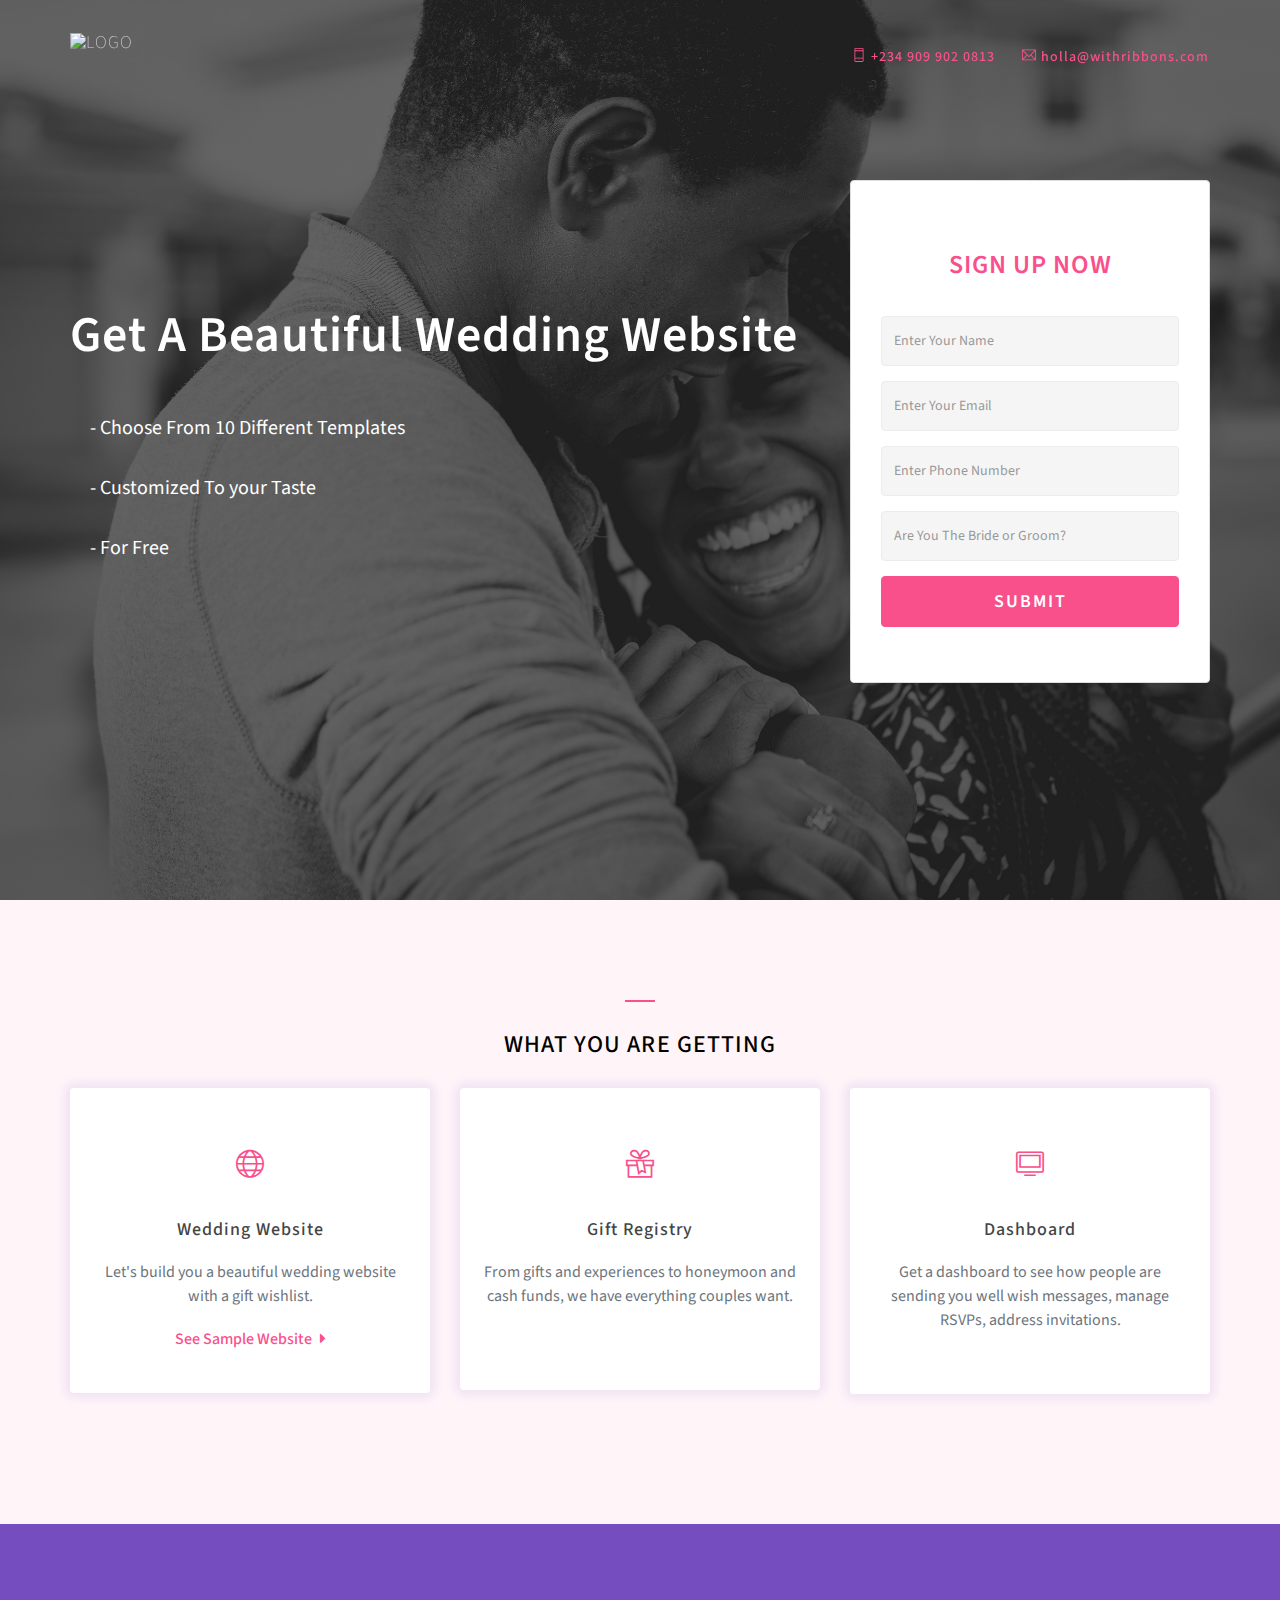
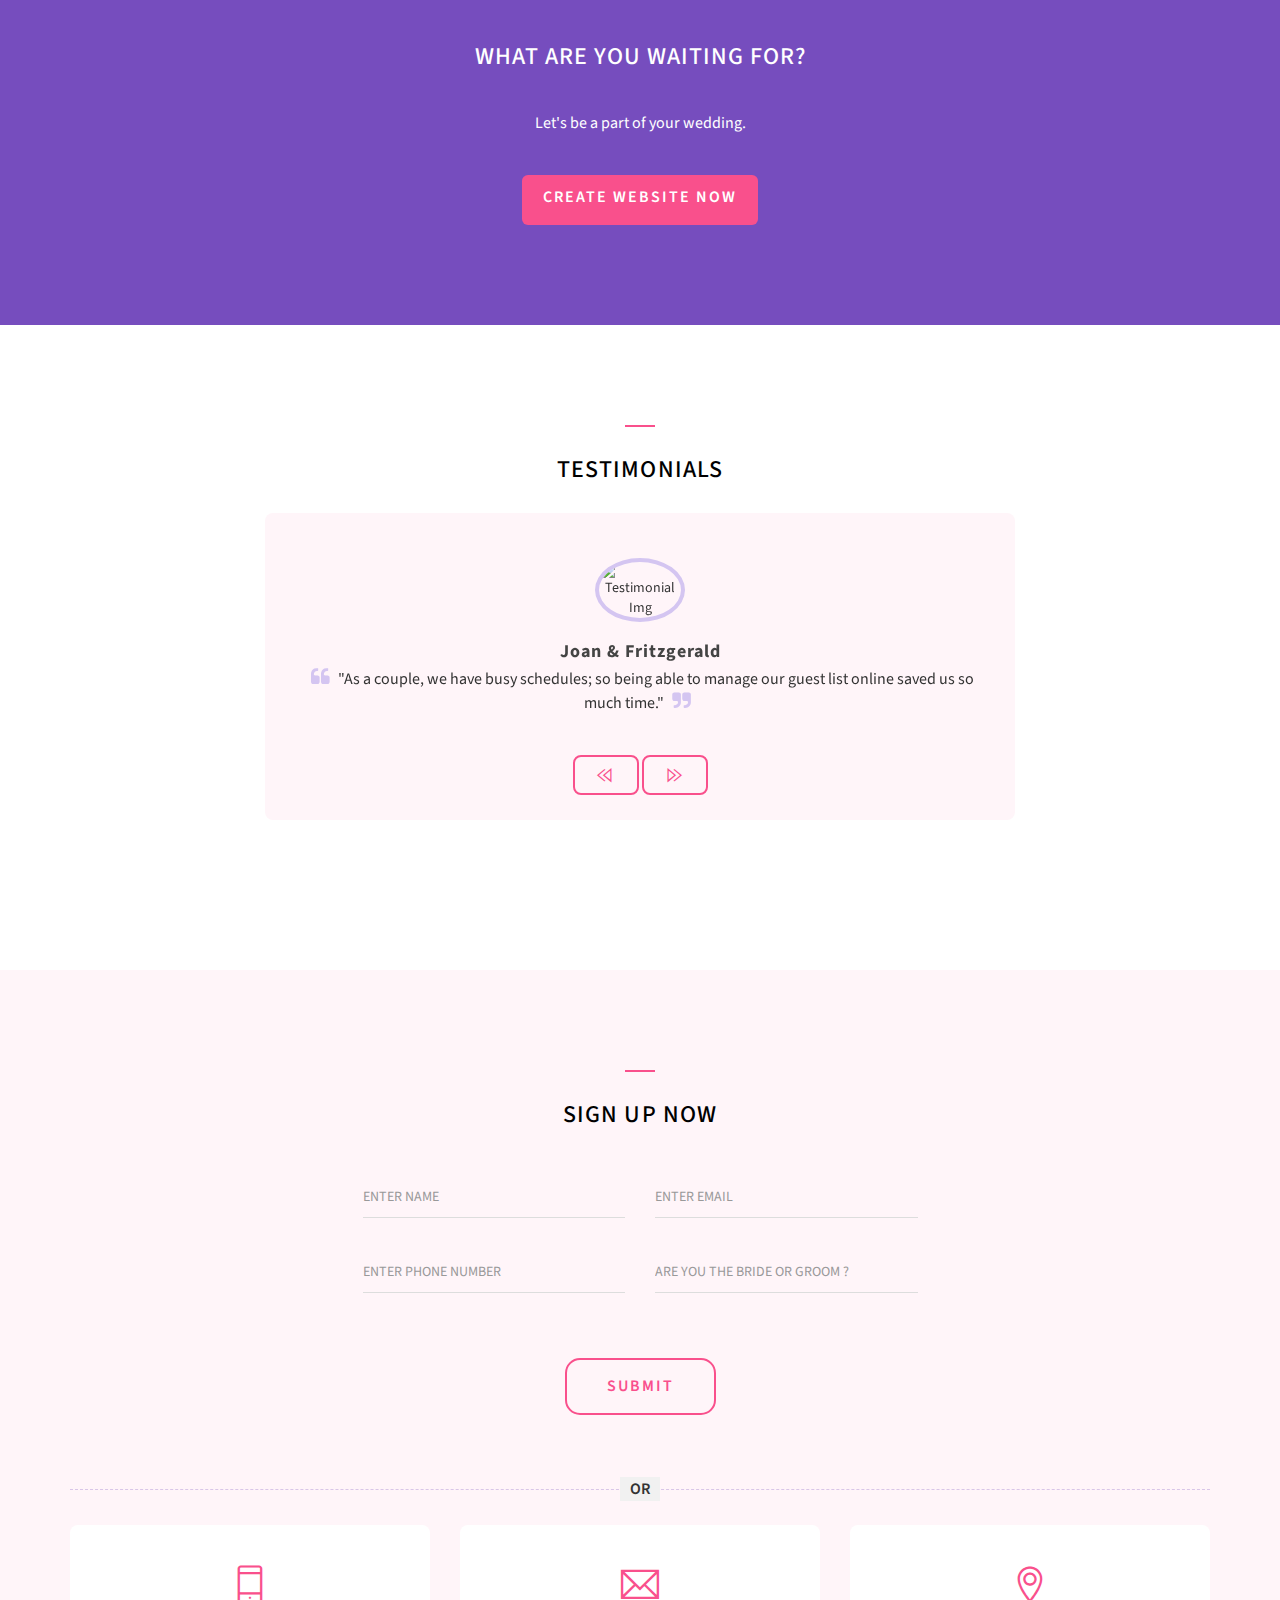
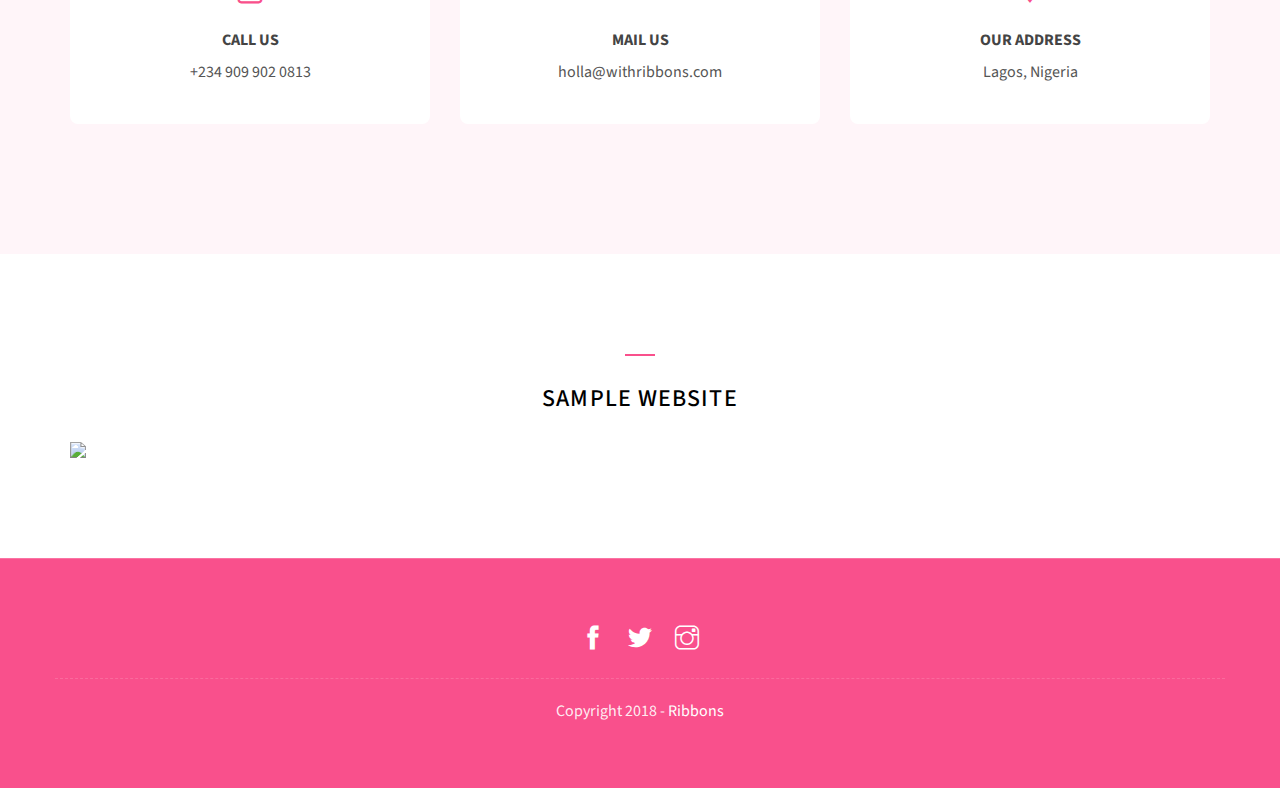
==== index.html @ cc6cede0 "updates" ====
<!DOCTYPE html>
<html lang="en">

<head>
    <meta charset="utf-8">
    <meta http-equiv="X-UA-Compatible" content="IE=edge">
    <meta name="viewport" content="width=device-width, initial-scale=1">
   
    <!-- HTML Meta Tags -->
	<title>Ribbons | We Are The Wedding Registry, Bridal Registry &amp; Wedding Gifts Centerpoint in Nigeria</title>

			
	<meta name="description" content="Ribbons, the wedding company that’ll do anything for love, 
	is making it easy for couples to plan their wedding and registry experience with a free suite of 
	beautiful Wedding Website Templates, Gift Registry, E-invitation, Wedding Vendors, Wedding Inspirations.">

	<meta id="MetaKeywords" name="KEYWORDS" content="Wedding Catalogue, Create Free Wedding Website,
	Gift Registry in Nigeria, Wedding Gifts in Nigeria Weddings, Wedding Invitations, 
	Wedding shop, Wedding Vendors in Nigeria, Wedding Pictures in Nigeria, Wedding Invitation, 
	RSVP at weddings in Nigeria">


	<!-- Google / Search Engine Tags -->
	<meta itemprop="name" content="Ribbons | We Are The Wedding Registry, Bridal Registry &amp; Wedding Gifts Centerpoint in Nigeria ">
	<meta itemprop="description" content="Ribbons, the wedding company that’ll do anything for love, 
	is making it easy for couples to plan their wedding and registry experience with a free suite of 
	beautiful Wedding Website Templates, Gift Registry, E-invitation, Wedding Vendors, Wedding Inspirations.">
	<meta itemprop="image" content="https://res.cloudinary.com/dzomirrk1/image/upload/v1529763127/Ribbons%20Website/Images/metadata.png">

	<!-- Facebook Meta Tags -->
	<meta property="og:url" content="https://www.withribbons.com">
	<meta property="og:type" content="website">
	<meta property="og:title" content="Ribbons | We Are The Wedding Registry, Bridal Registry &amp; Wedding Gifts Centerpoint in Nigeria">
	<meta property="og:description" content="Ribbons, the wedding company that’ll do anything for love, 
	is making it easy for couples to plan their wedding and registry experience with a free suite of 
	beautiful Wedding Website Templates, Gift Registry, E-invitation, Wedding Vendors, Wedding Inspirations.">
	<meta property="og:image" content="https://res.cloudinary.com/dzomirrk1/image/upload/v1529763127/Ribbons%20Website/Images/metadata.png">

	<!-- Twitter Meta Tags -->
	<meta name="twitter:card" content="summary_large_image">
	<meta name="twitter:title" content="Ribbons | We Are The Wedding Registry, Bridal Registry &amp; Wedding Gifts Centerpoint in Nigeria">
	<meta name="twitter:description" content="Ribbons, the wedding company that’ll do anything for love, 
	is making it easy for couples to plan their wedding and registry experience with a free suite of 
	beautiful Wedding Website Templates, Gift Registry, E-invitation, Wedding Vendors, Wedding Inspirations.">
	<meta name="twitter:image" content="https://res.cloudinary.com/dzomirrk1/image/upload/v1529763127/Ribbons%20Website/Images/metadata.png">



    
    <link rel="shortcut icon" href="https://res.cloudinary.com/dxuap8kxy/image/upload/v1534437775/ribweb3/rb.ico" />


    <!-- Bootstrap Core CSS -->
    <link href="assets/bootstrap/css/bootstrap.min.css" rel="stylesheet">

    <!-- Custom Fonts -->
    <link href="https://fonts.googleapis.com/css?family=Source+Sans+Pro" rel="stylesheet">

    <!-- Plugin CSS -->
    <link rel="stylesheet" href="assets/font-awesome/css/font-awesome.min.css">
    <link rel="stylesheet" href="assets/themify-icons/themify-icons.css">

    <!-- Custom CSS -->
    <link href="css/custom.css" rel="stylesheet">

    <!-- Responsive CSS -->
    <link href="css/responsive.css" rel="stylesheet">

</head>

<body id="page-top">

    <!-- NavBar -->
    <nav id="mainNav" class="navbar navbar-default navbar-fixed-top has_menu">
        
        <div class="container">
        
            <!-- Brand Logo -->
        
            <div class="navbar-header">
        
                <button type="button" class="navbar-toggle collapsed" data-toggle="collapse" data-target="#bs-example-navbar-collapse-1" aria-expanded="false">
        
                    <span class="sr-only">Toggle navigation</span>
                    <span class="icon-bar"></span>
                    <span class="icon-bar"></span>
                    <span class="icon-bar"></span>
        
                </button>
        
                <a class="navbar-brand page-scroll" href="#page-top">
                    <img src="https://res.cloudinary.com/dxuap8kxy/image/upload/v1534437824/ribweb3/rbt.png" alt="LOGO">
                </a>
        
            </div>

            <div class="collapse navbar-collapse" id="bs-example-navbar-collapse-1">
        
                <ul class="nav navbar-nav navbar-right">
                    
                    <li>
                        <a><i class="ti-mobile"></i> +234 909 902 0813</a>
                    </li>
                    
                    <li>
                        <a><i class="ti-email"></i> holla@withribbons.com</a>
                    </li>
                    
                </ul>
        
            </div>
        
        </div>
    
    </nav>
    <!-- End Of Nav Bar -->

    <!-- Header -->
    <header id="page_top" class="home">
    
        <div class="container">
    
            <div class="row">
    
                <div class="col-sm-8">
    
                    <div class="header-content">
    
                        <div class="header-content-inner text_left">
    
                            <h1>Get A Beautiful Wedding Website</h1><br>
                            
                            <p>- Choose From 10 Different Templates</p>
                            <p>- Customized To your Taste</p>
                            <p>- For Free</p>
                            
                        
                        </div>
                    
                    </div>
                
                </div>
                
                <div class="col-sm-4">
                
                    <div class="form-content">
                
                        <div class="panel panel-default">
                
                            <div class="panel-heading">
                                <h3 class="panel-title">SIGN UP NOW</h3>
                            </div>
                
                            <div class="panel-body">
                
                                <form class="top-form" action="" method="post">
                
                                    <div class="form-group">
                                        <input type="text" class="form-control" id="InputName" name="InputName" placeholder="Enter Your Name" required>
                                    </div>
                
                                    <div class="form-group">
                                        <input type="email" class="form-control" id="InputEmail" name="InputEmail" placeholder="Enter Your Email" required>
                                    </div>
                
                                    <div class="form-group">
                                        <input type="text" class="form-control" id="InputPhone" name="InputPhone" placeholder="Enter Phone Number" required>
                                    </div>
                
                                    <div class="form-group">
                                        <input type="text" class="form-control" id="" name="" placeholder="Are You The Bride or Groom?" required>
                                    </div>
                
                                    <button type="submit" class="btn btn-default">Submit</button>
                
                                </form>
                
                            </div>
                
                        </div>
                
                    </div>
                
                </div>
            
            </div>
        
        </div>
    
    </header>
    
    <!-- End Of Header -->

    <!-- Section Services -->
    <section id="services" class="services">
    
        <div class="container">
    
            <div class="row">
    
                <div class="col-md-6 col-md-offset-3 text-center">
    
                    <div class="section-heading">
    
                        <h2>WHAT YOU ARE GETTING</h2>
    
    
                    </div>
    
                </div>
    
            </div>
    
            <div class="row text-center">

                <div class="col-md-4 col-sm-6">
  
                    <div class="feature-item">
  
                        <i class="ti-world custom-icom" aria-hidden="true"></i>
  
                        <h3>Wedding Website</h3>
  
                        <p>Let's build you a beautiful wedding website with a gift wishlist.</p>
  
                        <a href="#samplewebsite" class="learn-more">See Sample Website <i class="fa fa-caret-right" aria-hidden="true"></i></a>
  
                    </div>
  
                </div>

                <div class="col-md-4 col-sm-6">
  
                    <div class="feature-item">
  
                        <i class="ti-gift custom-icom" aria-hidden="true"></i>
  
                        <h3>Gift Registry</h3>
  
                        <p>From gifts and experiences to honeymoon and cash funds, we have everything couples want.</p><br>
  
                    </div>
  
                </div>
            
                <div class="col-md-4 col-sm-6">
                    <div class="feature-item">
  
                        <i class="ti-desktop custom-icom" aria-hidden="true"></i>
  
                        <h3>Dashboard</h3>
  
                        <p>Get a dashboard to see how people are sending you well wish messages, manage RSVPs, address invitations.</p>
  
                    </div>
  
                </div>

            </div>
  
        </div>
  
    </section>
    <!-- End Of Section Offer -->


    <!-- Section Newsletter -->
    <section id="newsletter" class="newsletter text-center">
  
        <div class="container">
  
            <div class="row">
  
                <div class="col-sm-12">
  
                    <div class="news_subs">
  
                        <div class="single">
  
                            <h2>What Are You Waiting For?</h2>
  
                            <p>Let's be a part of your wedding.</p><br>
  
                            <a class="btn btn-outline" href="#contact">Create Website Now</a>
  
                        </div>
  
                    </div>
  
                </div>
  
            </div>
  
        </div>
  
    </section> 
  
    <!-- End Of Section Newsletter -->


    <!-- Section Testimonials-->
    <section id="testimonials" class="testimonials">
  
        <div class="container">
  
            <div class="row">
  
                <div class="col-md-6 col-md-offset-3 text-center">
  
                    <div class="section-heading">
  
                        <h2>Testimonials</h2>
                    </div>
  
                </div>
  
            </div>
  
            <div class="row">
  
                <div class="col-md-offset-2 col-md-8 text-center">
  
                    <div id="carousel-testimonials" class="carousel slide" data-ride="carousel">
  
                        <!-- Wrapper for slides -->
  
                        <div class="carousel-inner">
  
                            <div class="item active"><!-- Single Item -->
  
                                <div class="row pad20">
  
                                    <div class="col-sm-12">
  
                                        <img src="https://res.cloudinary.com/dxuap8kxy/image/upload/v1535627545/ribweb3/jofritz.png" class="img-circle" alt="Testimonial Img">
  
                                    </div>
  
                                    <div class="col-sm-12 text-center">
  
                                        <h4><strong>Joan & Fritzgerald</strong></h4>
  
                                    </div><br>
  
                                    <p class="testimonial_para"><i class="fa fa-quote-left" aria-hidden="true"></i> "As a couple, we have busy schedules; so being able to manage our guest list online saved us so much time." <i class="fa fa-quote-right" aria-hidden="true"></i></p><br>
  
                                </div>
  
                            </div>
  
                            <div class="item"><!-- Single Item -->
  
                                <div class="row pad20">
  
                                    <div class="col-sm-12">
  
                                        <img src="https://res.cloudinary.com/dxuap8kxy/image/upload/v1534438195/ribweb3/fs.png" class="img-circle" alt="Testimonial Img">
  
                                    </div>
  
                                    <div class="col-sm-12 text-center">
  
                                        <h4><strong>Aishah & Sabur</strong></h4>
  
                                    </div><br>
  
                                    <p class="testimonial_para"><i class="fa fa-quote-left" aria-hidden="true"></i> "As a couple, we have busy schedules; so being able to manage our guest list online saved us so much time." <i class="fa fa-quote-right" aria-hidden="true"></i></p><br>
  
                                </div>
  
                            </div>
  
                            <!-- End Wrapper for slides -->
  
                        </div>
  
                        <div class="controls testimonial_control text-center">
  
                            <a class="left ti-control-backward btn btn-default testimonial_btn" href="#carousel-testimonials"
  
                            data-slide="prev"></a>

                            
                        
                            <a class="right ti-control-forward btn btn-default testimonial_btn" href="#carousel-testimonials"
                          data-slide="next"></a>
                    
                        </div>
                
                    </div>
            
                </div>
        
            </div>
    
    </section>
    <!-- End Of Section Testimonials -->

    
    
    <!-- Section Contact Us -->
    <section id="contact">
    
        <div class="container">
    
            <div class="row">
    
                <div class="col-md-6 col-md-offset-3 text-center">
    
                    <div class="section-heading">
    
                        <h2>Sign Up Now</h2>
    
                    </div>
    
                </div>
    
            </div>
    
            
            
            <div class="row">
            
                <div class="col-sm-6 col-md-offset-3 text-center">
            
                    <form action="" method="post">
            
                        <div class="row">
            
                            <div class="col-sm-6">
            
                                <div class="form-group">
            
                                    <input type="text" class="form-control" id="InputName" name="InputName" placeholder="Enter Name" required="">
            
                                </div>
            
                            </div>
            
                            <div class="col-sm-6">
            
                                <div class="form-group">
            
                                    <input type="email" class="form-control" id="InputEmail" name="InputEmail" placeholder="Enter Email" required="">
            
                                </div>
            
            
                            </div>
            
                            <div class="col-sm-6">
            
                                <div class="form-group">
            
                                    <input type="text" class="form-control" id="InputPhone" name="InputPhone" placeholder="Enter Phone Number" required="">
            
                                </div>
            
                            </div>
            
                            <div class="col-sm-6">
            
                                <div class="form-group">
            
                                    <input type="text" class="form-control" id="InputZipCode" name="InputSubject" placeholder="Are You The Bride or Groom ?" required="">
            
                                </div>
            
                            </div>
            
                            <div class="col-sm-12">
            
                                <div class="form-group text-center">
            
                                    <button type="submit" class="btn btn-outline btn-xl page-scroll">Submit</button>
            
                                </div>
            
                            </div>
            
                        </div>
            
                    </form>
            
                </div>
            
            </div>



            
            <div class="row text-center contact-details">


                
                <div class="col-sm-12">
                
                
                    <div class="contact-separator">
                
                
                        <p>OR</p>
                
                    </div>
                
                </div>


                
                <div class="col-sm-4">
                
                    <div class="contact-box">
                
                
                        <i class="ti-mobile"></i>
                
                        <h4>Call Us</h4>
                
                        <p>+234 909 902 0813</p>
                
                    </div>
                
                </div>
                
                <div class="col-sm-4">
                
                    <div class="contact-box">
                
                        <i class="ti-email"></i>
                
                        <h4>Mail Us</h4>
                
                        <p>holla@withribbons.com</p>
                
                    </div>
                
                </div>
                
                <div class="col-sm-4">
                
                    <div class="contact-box">
                
                        <i class="ti-location-pin"></i>
                
                        <h4>Our Address</h4>
                
                        <p>Lagos, Nigeria</p>
                
                    </div>
                
                </div>
                
                
                
            </div>


            
        </div>
        
    </section>
    
    <!-- End Of Section Contact Us -->



    <section id="samplewebsite">
    
        <div class="container">
    
            <div class="row">
    
                <div class="col-md-6 col-md-offset-3 text-center">
    
                    <div class="section-heading">
    
                        <h2>Sample Website</h2>
    
                    </div>
    
                </div>
    
            </div>


            
            <div class="row">
            
                <div class="col-md-12">
            
                    <img class="img-responsive" src="https://res.cloudinary.com/dxuap8kxy/image/upload/v1535264390/ribweb3/ss2.png">
            
                </div>
            
                <!-- <div class="col-md-6">
            
                    <img class="img-responsive"  src="https://res.cloudinary.com/dxuap8kxy/image/upload/v1535264387/ribweb3/ss3.png">
            
                </div> -->
            
            </div>
        
        </div>
    
    </section>

    <!-- Footer -->
    <footer>
    
        <div class="container">
    
            <div class="row">
    
                <div class="col-sm-12 social_touch text-center">
    
                    <ul class="list-inline list-social">
    
                        <li class="social-facebook">
    
                            <a href="https://web.facebook.com/Ribbons-188850288486652/"><i class="ti-facebook"></i></a>
    
                        </li>
    
                        <li class="social-twitter">
    
                            <a href="https://twitter.com/with_ribbons"><i class="ti-twitter-alt"></i></a>
    
                        </li>
    
                        <li class="social-linkedin">
    
                            <a href="https://www.instagram.com/with_ribbons/"><i class="ti-instagram"></i></a>
    
                        </li>
    
                    </ul>
    
                </div>
    
                <div class="col-sm-12 copy_right text-center">
    
                    <p>Copyright 2018 - <a href="https://www.withribbons.com/" style="color: #fff;">Ribbons</a> </p>
    
                </div>
    
            </div>
    
        </div>
    
    
    </footer>
    
    <!-- End Of Footer -->


    <!-- Back To Top -->
    
    <a id="back-to-top" href="#page-top" class="btn btn-primary btn-lg back-to-top page-scroll" role="button"><span class="fa fa-angle-up"></span></a>
    
    <!-- End Back To Top -->


    <!-- jQuery -->
    <script src="assets/jquery/jquery.min.js"></script>

    <!-- Bootstrap Core JavaScript -->
    <script src="assets/bootstrap/js/bootstrap.min.js"></script>

    <!-- Plugin JavaScript -->
    <script src="js/jquery.easing.js"></script>
    <script src="js/jquery.counterup.js"></script>
    <script src="js/jquery.waypoints.js"></script>
      
    <!-- jQuery Circle Chart -->  
    <script src="js/jquery.circlechart.js"></script>

    <!-- Custom JavaScript --> 
    <script src="js/custom.js"></script>


</body>

</html>
---- assets/themify-icons/themify-icons.css ----
@font-face {
	font-family: 'themify';
	src:url('fonts/themify9f24.eot?-fvbane');
	src:url('fonts/themifyd41d.eot?#iefix-fvbane') format('embedded-opentype'),
		url('fonts/themify9f24.woff?-fvbane') format('woff'),
		url('fonts/themify9f24.ttf?-fvbane') format('truetype'),
		url('fonts/themify9f24.svg?-fvbane#themify') format('svg');
	font-weight: normal;
	font-style: normal;
}

[class^="ti-"], [class*=" ti-"] {
	font-family: 'themify';
	speak: none;
	font-style: normal;
	font-weight: normal;
	font-variant: normal;
	text-transform: none;
	line-height: 1;

	/* Better Font Rendering =========== */
	-webkit-font-smoothing: antialiased;
	-moz-osx-font-smoothing: grayscale;
}

.ti-wand:before {
	content: "\e600";
}
.ti-volume:before {
	content: "\e601";
}
.ti-user:before {
	content: "\e602";
}
.ti-unlock:before {
	content: "\e603";
}
.ti-unlink:before {
	content: "\e604";
}
.ti-trash:before {
	content: "\e605";
}
.ti-thought:before {
	content: "\e606";
}
.ti-target:before {
	content: "\e607";
}
.ti-tag:before {
	content: "\e608";
}
.ti-tablet:before {
	content: "\e609";
}
.ti-star:before {
	content: "\e60a";
}
.ti-spray:before {
	content: "\e60b";
}
.ti-signal:before {
	content: "\e60c";
}
.ti-shopping-cart:before {
	content: "\e60d";
}
.ti-shopping-cart-full:before {
	content: "\e60e";
}
.ti-settings:before {
	content: "\e60f";
}
.ti-search:before {
	content: "\e610";
}
.ti-zoom-in:before {
	content: "\e611";
}
.ti-zoom-out:before {
	content: "\e612";
}
.ti-cut:before {
	content: "\e613";
}
.ti-ruler:before {
	content: "\e614";
}
.ti-ruler-pencil:before {
	content: "\e615";
}
.ti-ruler-alt:before {
	content: "\e616";
}
.ti-bookmark:before {
	content: "\e617";
}
.ti-bookmark-alt:before {
	content: "\e618";
}
.ti-reload:before {
	content: "\e619";
}
.ti-plus:before {
	content: "\e61a";
}
.ti-pin:before {
	content: "\e61b";
}
.ti-pencil:before {
	content: "\e61c";
}
.ti-pencil-alt:before {
	content: "\e61d";
}
.ti-paint-roller:before {
	content: "\e61e";
}
.ti-paint-bucket:before {
	content: "\e61f";
}
.ti-na:before {
	content: "\e620";
}
.ti-mobile:before {
	content: "\e621";
}
.ti-minus:before {
	content: "\e622";
}
.ti-medall:before {
	content: "\e623";
}
.ti-medall-alt:before {
	content: "\e624";
}
.ti-marker:before {
	content: "\e625";
}
.ti-marker-alt:before {
	content: "\e626";
}
.ti-arrow-up:before {
	content: "\e627";
}
.ti-arrow-right:before {
	content: "\e628";
}
.ti-arrow-left:before {
	content: "\e629";
}
.ti-arrow-down:before {
	content: "\e62a";
}
.ti-lock:before {
	content: "\e62b";
}
.ti-location-arrow:before {
	content: "\e62c";
}
.ti-link:before {
	content: "\e62d";
}
.ti-layout:before {
	content: "\e62e";
}
.ti-layers:before {
	content: "\e62f";
}
.ti-layers-alt:before {
	content: "\e630";
}
.ti-key:before {
	content: "\e631";
}
.ti-import:before {
	content: "\e632";
}
.ti-image:before {
	content: "\e633";
}
.ti-heart:before {
	content: "\e634";
}
.ti-heart-broken:before {
	content: "\e635";
}
.ti-hand-stop:before {
	content: "\e636";
}
.ti-hand-open:before {
	content: "\e637";
}
.ti-hand-drag:before {
	content: "\e638";
}
.ti-folder:before {
	content: "\e639";
}
.ti-flag:before {
	content: "\e63a";
}
.ti-flag-alt:before {
	content: "\e63b";
}
.ti-flag-alt-2:before {
	content: "\e63c";
}
.ti-eye:before {
	content: "\e63d";
}
.ti-export:before {
	content: "\e63e";
}
.ti-exchange-vertical:before {
	content: "\e63f";
}
.ti-desktop:before {
	content: "\e640";
}
.ti-cup:before {
	content: "\e641";
}
.ti-crown:before {
	content: "\e642";
}
.ti-comments:before {
	content: "\e643";
}
.ti-comment:before {
	content: "\e644";
}
.ti-comment-alt:before {
	content: "\e645";
}
.ti-close:before {
	content: "\e646";
}
.ti-clip:before {
	content: "\e647";
}
.ti-angle-up:before {
	content: "\e648";
}
.ti-angle-right:before {
	content: "\e649";
}
.ti-angle-left:before {
	content: "\e64a";
}
.ti-angle-down:before {
	content: "\e64b";
}
.ti-check:before {
	content: "\e64c";
}
.ti-check-box:before {
	content: "\e64d";
}
.ti-camera:before {
	content: "\e64e";
}
.ti-announcement:before {
	content: "\e64f";
}
.ti-brush:before {
	content: "\e650";
}
.ti-briefcase:before {
	content: "\e651";
}
.ti-bolt:before {
	content: "\e652";
}
.ti-bolt-alt:before {
	content: "\e653";
}
.ti-blackboard:before {
	content: "\e654";
}
.ti-bag:before {
	content: "\e655";
}
.ti-move:before {
	content: "\e656";
}
.ti-arrows-vertical:before {
	content: "\e657";
}
.ti-arrows-horizontal:before {
	content: "\e658";
}
.ti-fullscreen:before {
	content: "\e659";
}
.ti-arrow-top-right:before {
	content: "\e65a";
}
.ti-arrow-top-left:before {
	content: "\e65b";
}
.ti-arrow-circle-up:before {
	content: "\e65c";
}
.ti-arrow-circle-right:before {
	content: "\e65d";
}
.ti-arrow-circle-left:before {
	content: "\e65e";
}
.ti-arrow-circle-down:before {
	content: "\e65f";
}
.ti-angle-double-up:before {
	content: "\e660";
}
.ti-angle-double-right:before {
	content: "\e661";
}
.ti-angle-double-left:before {
	content: "\e662";
}
.ti-angle-double-down:before {
	content: "\e663";
}
.ti-zip:before {
	content: "\e664";
}
.ti-world:before {
	content: "\e665";
}
.ti-wheelchair:before {
	content: "\e666";
}
.ti-view-list:before {
	content: "\e667";
}
.ti-view-list-alt:before {
	content: "\e668";
}
.ti-view-grid:before {
	content: "\e669";
}
.ti-uppercase:before {
	content: "\e66a";
}
.ti-upload:before {
	content: "\e66b";
}
.ti-underline:before {
	content: "\e66c";
}
.ti-truck:before {
	content: "\e66d";
}
.ti-timer:before {
	content: "\e66e";
}
.ti-ticket:before {
	content: "\e66f";
}
.ti-thumb-up:before {
	content: "\e670";
}
.ti-thumb-down:before {
	content: "\e671";
}
.ti-text:before {
	content: "\e672";
}
.ti-stats-up:before {
	content: "\e673";
}
.ti-stats-down:before {
	content: "\e674";
}
.ti-split-v:before {
	content: "\e675";
}
.ti-split-h:before {
	content: "\e676";
}
.ti-smallcap:before {
	content: "\e677";
}
.ti-shine:before {
	content: "\e678";
}
.ti-shift-right:before {
	content: "\e679";
}
.ti-shift-left:before {
	content: "\e67a";
}
.ti-shield:before {
	content: "\e67b";
}
.ti-notepad:before {
	content: "\e67c";
}
.ti-server:before {
	content: "\e67d";
}
.ti-quote-right:before {
	content: "\e67e";
}
.ti-quote-left:before {
	content: "\e67f";
}
.ti-pulse:before {
	content: "\e680";
}
.ti-printer:before {
	content: "\e681";
}
.ti-power-off:before {
	content: "\e682";
}
.ti-plug:before {
	content: "\e683";
}
.ti-pie-chart:before {
	content: "\e684";
}
.ti-paragraph:before {
	content: "\e685";
}
.ti-panel:before {
	content: "\e686";
}
.ti-package:before {
	content: "\e687";
}
.ti-music:before {
	content: "\e688";
}
.ti-music-alt:before {
	content: "\e689";
}
.ti-mouse:before {
	content: "\e68a";
}
.ti-mouse-alt:before {
	content: "\e68b";
}
.ti-money:before {
	content: "\e68c";
}
.ti-microphone:before {
	content: "\e68d";
}
.ti-menu:before {
	content: "\e68e";
}
.ti-menu-alt:before {
	content: "\e68f";
}
.ti-map:before {
	content: "\e690";
}
.ti-map-alt:before {
	content: "\e691";
}
.ti-loop:before {
	content: "\e692";
}
.ti-location-pin:before {
	content: "\e693";
}
.ti-list:before {
	content: "\e694";
}
.ti-light-bulb:before {
	content: "\e695";
}
.ti-Italic:before {
	content: "\e696";
}
.ti-info:before {
	content: "\e697";
}
.ti-infinite:before {
	content: "\e698";
}
.ti-id-badge:before {
	content: "\e699";
}
.ti-hummer:before {
	content: "\e69a";
}
.ti-home:before {
	content: "\e69b";
}
.ti-help:before {
	content: "\e69c";
}
.ti-headphone:before {
	content: "\e69d";
}
.ti-harddrives:before {
	content: "\e69e";
}
.ti-harddrive:before {
	content: "\e69f";
}
.ti-gift:before {
	content: "\e6a0";
}
.ti-game:before {
	content: "\e6a1";
}
.ti-filter:before {
	content: "\e6a2";
}
.ti-files:before {
	content: "\e6a3";
}
.ti-file:before {
	content: "\e6a4";
}
.ti-eraser:before {
	content: "\e6a5";
}
.ti-envelope:before {
	content: "\e6a6";
}
.ti-download:before {
	content: "\e6a7";
}
.ti-direction:before {
	content: "\e6a8";
}
.ti-direction-alt:before {
	content: "\e6a9";
}
.ti-dashboard:before {
	content: "\e6aa";
}
.ti-control-stop:before {
	content: "\e6ab";
}
.ti-control-shuffle:before {
	content: "\e6ac";
}
.ti-control-play:before {
	content: "\e6ad";
}
.ti-control-pause:before {
	content: "\e6ae";
}
.ti-control-forward:before {
	content: "\e6af";
}
.ti-control-backward:before {
	content: "\e6b0";
}
.ti-cloud:before {
	content: "\e6b1";
}
.ti-cloud-up:before {
	content: "\e6b2";
}
.ti-cloud-down:before {
	content: "\e6b3";
}
.ti-clipboard:before {
	content: "\e6b4";
}
.ti-car:before {
	content: "\e6b5";
}
.ti-calendar:before {
	content: "\e6b6";
}
.ti-book:before {
	content: "\e6b7";
}
.ti-bell:before {
	content: "\e6b8";
}
.ti-basketball:before {
	content: "\e6b9";
}
.ti-bar-chart:before {
	content: "\e6ba";
}
.ti-bar-chart-alt:before {
	content: "\e6bb";
}
.ti-back-right:before {
	content: "\e6bc";
}
.ti-back-left:before {
	content: "\e6bd";
}
.ti-arrows-corner:before {
	content: "\e6be";
}
.ti-archive:before {
	content: "\e6bf";
}
.ti-anchor:before {
	content: "\e6c0";
}
.ti-align-right:before {
	content: "\e6c1";
}
.ti-align-left:before {
	content: "\e6c2";
}
.ti-align-justify:before {
	content: "\e6c3";
}
.ti-align-center:before {
	content: "\e6c4";
}
.ti-alert:before {
	content: "\e6c5";
}
.ti-alarm-clock:before {
	content: "\e6c6";
}
.ti-agenda:before {
	content: "\e6c7";
}
.ti-write:before {
	content: "\e6c8";
}
.ti-window:before {
	content: "\e6c9";
}
.ti-widgetized:before {
	content: "\e6ca";
}
.ti-widget:before {
	content: "\e6cb";
}
.ti-widget-alt:before {
	content: "\e6cc";
}
.ti-wallet:before {
	content: "\e6cd";
}
.ti-video-clapper:before {
	content: "\e6ce";
}
.ti-video-camera:before {
	content: "\e6cf";
}
.ti-vector:before {
	content: "\e6d0";
}
.ti-themify-logo:before {
	content: "\e6d1";
}
.ti-themify-favicon:before {
	content: "\e6d2";
}
.ti-themify-favicon-alt:before {
	content: "\e6d3";
}
.ti-support:before {
	content: "\e6d4";
}
.ti-stamp:before {
	content: "\e6d5";
}
.ti-split-v-alt:before {
	content: "\e6d6";
}
.ti-slice:before {
	content: "\e6d7";
}
.ti-shortcode:before {
	content: "\e6d8";
}
.ti-shift-right-alt:before {
	content: "\e6d9";
}
.ti-shift-left-alt:before {
	content: "\e6da";
}
.ti-ruler-alt-2:before {
	content: "\e6db";
}
.ti-receipt:before {
	content: "\e6dc";
}
.ti-pin2:before {
	content: "\e6dd";
}
.ti-pin-alt:before {
	content: "\e6de";
}
.ti-pencil-alt2:before {
	content: "\e6df";
}
.ti-palette:before {
	content: "\e6e0";
}
.ti-more:before {
	content: "\e6e1";
}
.ti-more-alt:before {
	content: "\e6e2";
}
.ti-microphone-alt:before {
	content: "\e6e3";
}
.ti-magnet:before {
	content: "\e6e4";
}
.ti-line-double:before {
	content: "\e6e5";
}
.ti-line-dotted:before {
	content: "\e6e6";
}
.ti-line-dashed:before {
	content: "\e6e7";
}
.ti-layout-width-full:before {
	content: "\e6e8";
}
.ti-layout-width-default:before {
	content: "\e6e9";
}
.ti-layout-width-default-alt:before {
	content: "\e6ea";
}
.ti-layout-tab:before {
	content: "\e6eb";
}
.ti-layout-tab-window:before {
	content: "\e6ec";
}
.ti-layout-tab-v:before {
	content: "\e6ed";
}
.ti-layout-tab-min:before {
	content: "\e6ee";
}
.ti-layout-slider:before {
	content: "\e6ef";
}
.ti-layout-slider-alt:before {
	content: "\e6f0";
}
.ti-layout-sidebar-right:before {
	content: "\e6f1";
}
.ti-layout-sidebar-none:before {
	content: "\e6f2";
}
.ti-layout-sidebar-left:before {
	content: "\e6f3";
}
.ti-layout-placeholder:before {
	content: "\e6f4";
}
.ti-layout-menu:before {
	content: "\e6f5";
}
.ti-layout-menu-v:before {
	content: "\e6f6";
}
.ti-layout-menu-separated:before {
	content: "\e6f7";
}
.ti-layout-menu-full:before {
	content: "\e6f8";
}
.ti-layout-media-right-alt:before {
	content: "\e6f9";
}
.ti-layout-media-right:before {
	content: "\e6fa";
}
.ti-layout-media-overlay:before {
	content: "\e6fb";
}
.ti-layout-media-overlay-alt:before {
	content: "\e6fc";
}
.ti-layout-media-overlay-alt-2:before {
	content: "\e6fd";
}
.ti-layout-media-left-alt:before {
	content: "\e6fe";
}
.ti-layout-media-left:before {
	content: "\e6ff";
}
.ti-layout-media-center-alt:before {
	content: "\e700";
}
.ti-layout-media-center:before {
	content: "\e701";
}
.ti-layout-list-thumb:before {
	content: "\e702";
}
.ti-layout-list-thumb-alt:before {
	content: "\e703";
}
.ti-layout-list-post:before {
	content: "\e704";
}
.ti-layout-list-large-image:before {
	content: "\e705";
}
.ti-layout-line-solid:before {
	content: "\e706";
}
.ti-layout-grid4:before {
	content: "\e707";
}
.ti-layout-grid3:before {
	content: "\e708";
}
.ti-layout-grid2:before {
	content: "\e709";
}
.ti-layout-grid2-thumb:before {
	content: "\e70a";
}
.ti-layout-cta-right:before {
	content: "\e70b";
}
.ti-layout-cta-left:before {
	content: "\e70c";
}
.ti-layout-cta-center:before {
	content: "\e70d";
}
.ti-layout-cta-btn-right:before {
	content: "\e70e";
}
.ti-layout-cta-btn-left:before {
	content: "\e70f";
}
.ti-layout-column4:before {
	content: "\e710";
}
.ti-layout-column3:before {
	content: "\e711";
}
.ti-layout-column2:before {
	content: "\e712";
}
.ti-layout-accordion-separated:before {
	content: "\e713";
}
.ti-layout-accordion-merged:before {
	content: "\e714";
}
.ti-layout-accordion-list:before {
	content: "\e715";
}
.ti-ink-pen:before {
	content: "\e716";
}
.ti-info-alt:before {
	content: "\e717";
}
.ti-help-alt:before {
	content: "\e718";
}
.ti-headphone-alt:before {
	content: "\e719";
}
.ti-hand-point-up:before {
	content: "\e71a";
}
.ti-hand-point-right:before {
	content: "\e71b";
}
.ti-hand-point-left:before {
	content: "\e71c";
}
.ti-hand-point-down:before {
	content: "\e71d";
}
.ti-gallery:before {
	content: "\e71e";
}
.ti-face-smile:before {
	content: "\e71f";
}
.ti-face-sad:before {
	content: "\e720";
}
.ti-credit-card:before {
	content: "\e721";
}
.ti-control-skip-forward:before {
	content: "\e722";
}
.ti-control-skip-backward:before {
	content: "\e723";
}
.ti-control-record:before {
	content: "\e724";
}
.ti-control-eject:before {
	content: "\e725";
}
.ti-comments-smiley:before {
	content: "\e726";
}
.ti-brush-alt:before {
	content: "\e727";
}
.ti-youtube:before {
	content: "\e728";
}
.ti-vimeo:before {
	content: "\e729";
}
.ti-twitter:before {
	content: "\e72a";
}
.ti-time:before {
	content: "\e72b";
}
.ti-tumblr:before {
	content: "\e72c";
}
.ti-skype:before {
	content: "\e72d";
}
.ti-share:before {
	content: "\e72e";
}
.ti-share-alt:before {
	content: "\e72f";
}
.ti-rocket:before {
	content: "\e730";
}
.ti-pinterest:before {
	content: "\e731";
}
.ti-new-window:before {
	content: "\e732";
}
.ti-microsoft:before {
	content: "\e733";
}
.ti-list-ol:before {
	content: "\e734";
}
.ti-linkedin:before {
	content: "\e735";
}
.ti-layout-sidebar-2:before {
	content: "\e736";
}
.ti-layout-grid4-alt:before {
	content: "\e737";
}
.ti-layout-grid3-alt:before {
	content: "\e738";
}
.ti-layout-grid2-alt:before {
	content: "\e739";
}
.ti-layout-column4-alt:before {
	content: "\e73a";
}
.ti-layout-column3-alt:before {
	content: "\e73b";
}
.ti-layout-column2-alt:before {
	content: "\e73c";
}
.ti-instagram:before {
	content: "\e73d";
}
.ti-google:before {
	content: "\e73e";
}
.ti-github:before {
	content: "\e73f";
}
.ti-flickr:before {
	content: "\e740";
}
.ti-facebook:before {
	content: "\e741";
}
.ti-dropbox:before {
	content: "\e742";
}
.ti-dribbble:before {
	content: "\e743";
}
.ti-apple:before {
	content: "\e744";
}
.ti-android:before {
	content: "\e745";
}
.ti-save:before {
	content: "\e746";
}
.ti-save-alt:before {
	content: "\e747";
}
.ti-yahoo:before {
	content: "\e748";
}
.ti-wordpress:before {
	content: "\e749";
}
.ti-vimeo-alt:before {
	content: "\e74a";
}
.ti-twitter-alt:before {
	content: "\e74b";
}
.ti-tumblr-alt:before {
	content: "\e74c";
}
.ti-trello:before {
	content: "\e74d";
}
.ti-stack-overflow:before {
	content: "\e74e";
}
.ti-soundcloud:before {
	content: "\e74f";
}
.ti-sharethis:before {
	content: "\e750";
}
.ti-sharethis-alt:before {
	content: "\e751";
}
.ti-reddit:before {
	content: "\e752";
}
.ti-pinterest-alt:before {
	content: "\e753";
}
.ti-microsoft-alt:before {
	content: "\e754";
}
.ti-linux:before {
	content: "\e755";
}
.ti-jsfiddle:before {
	content: "\e756";
}
.ti-joomla:before {
	content: "\e757";
}
.ti-html5:before {
	content: "\e758";
}
.ti-flickr-alt:before {
	content: "\e759";
}
.ti-email:before {
	content: "\e75a";
}
.ti-drupal:before {
	content: "\e75b";
}
.ti-dropbox-alt:before {
	content: "\e75c";
}
.ti-css3:before {
	content: "\e75d";
}
.ti-rss:before {
	content: "\e75e";
}
.ti-rss-alt:before {
	content: "\e75f";
}
---- css/custom.css ----
/*----------------------------------------------
-------------------Custom CSS-------------------
-------------------Author: Abdul------------
----------------------------------------------*/

/***
  1.Common CSS
  2.Navbar CSS
  3.Header CSS
  4.Section Services CSS
  5.Section About CSS
  6.Section Why Us CSS
  7.Section Skill Bar CSS
  8.Section Team CSS
  9.Section Testimonial CSS
  10.Section Counter CSS
  11.Section FAQ CSS
  12.Section Newsletter CSS
  13.Section Blog CSS
  14.Section Client CSS
  15.Section Contact CSS
  16.Footer CSS
  17.Back To Top CSS
  18.Animation CSS
***/


/*** Common CSS ***/

html,
body {
  height: 100%;
  width: 100%;
}
body {
  font-family: 'Source Sans Pro', sans-serif;
  font-weight: 400;
  webkit-tap-highlight-color: #222222;
}
a {
  -webkit-transition: all 0.35s;
  -moz-transition: all 0.35s;
  transition: all 0.35s;
  color: #673AB7;
}
a:hover,
a:focus {
  color: #673AB7;
}
hr {
  max-width: 200px;
  margin:0 auto 25px;
  border : 0;
  height: 2px; 
  background-image: linear-gradient(right, rgba(156, 39, 176, 0), rgba(103, 58, 183, 0.75), rgba(156, 39, 176, 0));
  background-image: -webkit-linear-gradient(right, rgba(156, 39, 176, 0), rgba(103, 58, 183, 0.75), rgba(156, 39, 176, 0)); 
  background-image:    -moz-linear-gradient(right, rgba(156, 39, 176, 0), rgba(103, 58, 183, 0.75), rgba(156, 39, 176, 0)); 
  background-image:     -ms-linear-gradient(right, rgba(156, 39, 176, 0), rgba(103, 58, 183, 0.75), rgba(156, 39, 176, 0)); 
  background-image:      -o-linear-gradient(right, rgba(156, 39, 176, 0), rgba(103, 58, 183, 0.75), rgba(156, 39, 176, 0)); 
}
hr.light {
  border-color: white;
}
h1,
h2,
h3,
h4,
h5,
h6 {
  font-family: 'Source Sans Pro', sans-serif;
  font-weight: 200;
  letter-spacing: 1px;
}
p {
  font-size: 16px;
  line-height: 1.5;
  margin-bottom: 20px;
}
.text-muted {
    color: #5f5b58;
}
.mr_top_10{
  margin-top: 10px;
}
.mr_top_20{
  margin-top: 20px;
}
.mr_top_50{
  margin-top: 50px;
}
.mr_right_10{
  margin-right: 10px;
}
.big{
  font-size: 30px;
}
.bigger{
  font-size: 68px
}
.super{
  font-size: 72px;
}
.hyper{
  font-size: 96px;
}
.black{
  color: #000;
  font-weight: 500;
}
.bold{
  font-weight: 700;
}
.regular{
  font-weight: 500;
}
.light{
  font-weight: 400;
}
.hairline{
  font-weight: 300;
}
.text-caps{
  text-transform: uppercase;
}
.text-lowercase{
  text-transform: lowercase;
}
.text-italic{
  font-style: italic;
}
.normal{
  font-style: normal;
}
.text-primary {
  color: #fdcc52;
}
.no-gutter > [class*='col-'] {
  padding-right: 0;
  padding-left: 0;
}
.btn-outline {
  /* color: #f9508c; */
  /* border: 2px solid; */
  padding: 10px 20px;
}
.btn-outline:hover,
.btn-outline:focus,
.btn-outline:active,
.btn-outline.active {
  color: white;
  background-color: #673AB7;
  border-color: #673AB7;
}
.btn {
  text-transform: uppercase;
  letter-spacing: 2px;
  border-radius: 6px;
}
.btn-xl {
  font-size: 18px;
  font-weight: bold;
  padding: 15px 40px;
}
.btn-primary.focus, .btn-primary:focus{
  border-color: #286090;
}
::-moz-selection {
  color: white;
  text-shadow: none;
  background: #673AB7;
}
::selection {
  color: white;
  text-shadow: none;
  background: #673AB7;
}
img::selection {
  color: white;
  background: transparent;
}
img::-moz-selection {
  color: white;
  background: transparent;
}
section {
  padding: 100px 0;
}
section .section-heading::before {
  background-color: #f9508c;
  content: "";
  display: block;
  height: 2px;
  margin: 0 auto 30px;
  width: 30px;
}
section .section-heading h2 {
  font-size: 24px;
  margin-top: 0;
  margin-bottom: 30px;
  font-weight: 500;
  color: #000;
  text-transform: uppercase;
  letter-spacing: 1.1px;
}
section .section-heading p{
  color: #5f5b58;
  margin-bottom: 60px;
}

/*** Navbar CSS ***/

.navbar{
  min-height: 80px;
}
.navbar-default {
  background-color: transparent;
  border-color: transparent;
  opacity: 1;
  -webkit-transition: all 0.35s;
  -moz-transition: all 0.35s;
  transition: all 0.35s;
  font-family: 'Source Sans Pro', sans-serif;
  font-weight: 200;
  letter-spacing: 1px;
}
.navbar-default .navbar-header .navbar-brand {
  font-family: 'Source Sans Pro', sans-serif;
  font-weight: 200;
  letter-spacing: 1px;
  color: #fdcc52;
  padding: 13px 15px 15px 15px;
}
.navbar-default .navbar-header .navbar-brand:hover,
.navbar-default .navbar-header .navbar-brand:focus {
  color: #fcbd20;
}
.navbar-fixed-bottom .navbar-collapse, .navbar-fixed-top .navbar-collapse{
  width: auto;
  margin-left: 0;
  margin-right:0;
  border: none;
  box-shadow: none;
}
.navbar-default .navbar-header .navbar-toggle {
  font-size: 12px;
  color: #222222;
  padding: 10px 10px;
  margin-top: 20px;
  margin-right: 15px;
  border-color: #f9508c;
}
.navbar-default .navbar-toggle:hover,
.navbar-default .navbar-toggle:focus{
  background-color: rgba(255, 255, 255, .2);
}
.navbar-default .navbar-toggle .icon-bar{
  background-color: #f9508c;
}
.navbar-nav{
  margin-top: 17px;
}
.navbar-default .nav > li > a {
  border-radius: 4px;
  font-size: 14px;
  font-weight: 500;
  margin-right: 5px;
  padding: 10px 11px;
}
.navbar-default .nav > li > a,
.navbar-default .nav > li > a:focus {
  color: #f9508c;
}
.navbar-default .nav > li > a:hover,
.navbar-default .nav > li > a:focus:hover {
  color: #ECD3A9;
}
.navbar-default .nav > li.active > a,
.navbar-default .nav > li.active > a:focus {
  color: rgba(255, 255, 255, 0.5);
  background-color: transparent;
}
.navbar-default .nav > li.active > a:hover,
.navbar-default .nav > li.active > a:focus:hover {
  background-color: transparent;
}
.navbar-collapse.collapse.in{
  background: #fff;
}

/*** Header CSS ***/

header {
  position: relative;
  width: 100%;
  min-height: auto;
  overflow-y: hidden;
  background-attachment: fixed;
  background-clip: border-box, border-box;
  background-color: rgba(0, 0, 0, 0);
  background-origin: padding-box, padding-box;
  background-position: 0 0%, center center;
  background-repeat: no-repeat;
  background-size: cover;
  -o-background-size: cover;
  -moz-background-size: cover;
  -webkit-background-size: cover;
  color: #fff;
  min-height: 740px;
}
header.home{
  background-image: linear-gradient(-19deg, rgba(0, 0, 0, .6) 0px, rgba(0, 0, 0, .6) 100%), url("../img/th.jpg");
  background-image: -webkit-linear-gradient(-19deg, rgba(0, 0, 0, .6) 0px, rgba(0, 0, 0, .6) 100%), url("../img/th.jpg"); 
  background-image:    -moz-linear-gradient(-19deg, rgba(0, 0, 0, .6) 0px, rgba(0, 0, 0, .6) 100%), url("../img/th.jpg"); 
  background-image:     -ms-linear-gradient(-19deg, rgba(0, 0, 0, .6) 0px, rgba(0, 0, 0, .6) 100%), url("../img/th.jpg"); 
  background-image:      -o-linear-gradient(-19deg, rgba(0, 0, 0, .6) 0px, rgba(0, 0, 0, .6) 100%), url("../img/th.jpg");
}
header .header-content {
  text-align: center;
  padding: 150px 0 50px;
  position: relative;
}
header .header-content .header-content-inner {
  position: relative;
  margin: 0 auto;
}
header .header-content .header-content-inner h1 {
  margin-top: 0;
  margin-bottom: 30px;
  font-size: 48px;
  font-weight: 600;
}
header .header-content .header-content-inner p {
  margin: 0 auto 30px;
  max-width: 710px;
  text-align: center;
  font-size: 20px;
}
header .header-content .header-content-inner h2 {
  margin-top: 0;
  margin-bottom: 30px;
  font-size: 30px;
  font-weight: 700;
}
header .header-content .header-content-inner h2 span{
  font-size: 16px;
  font-weight: 600;
}
header a.scroll-down{
  display: block;
  margin-top: 30px;
  color: #fff;
}
.header-content-inner.text_left h1,
.header-content-inner.text_left p,
.header-content-inner.text_left a{
  text-align: center !important;
  float: none ;
}
header a.scroll-down i.fa-angle-double-down{
  font-size: 2em;
  -webkit-animation: bounce 1.5s infinite; /* Safari 4+ */
  -moz-animation:    bounce 1.5s infinite; /* Fx 5+ */
  -o-animation:      bounce 1.5s infinite; /* Opera 12+ */
  animation:         bounce 1.5s infinite; /* IE 10+, Fx 29+ */
}
header .form-content {
  display: block;
  overflow: hidden;
  width: 100%;
}
header .form-content .panel.panel-default{
  margin-top: 180px;
  padding: 40px 15px;
}
header .form-content .panel.panel-default .panel-heading{
  padding: 30px 0 20px;
  background: transparent;
  border-color: #fff;
  text-align: center;
}
header .form-content .panel.panel-default .panel-heading .panel-title{
  font-size: 26px;
  text-transform: uppercase;
  font-weight: 600;
  color: #f9508c;
}
header .form-content .panel.panel-default .panel-heading p{
  font-size: 16px;
  color: #888;
}
header form.top-form{
}
header form.top-form .form-control{
  height: 50px;
  background: #F5F5F5;
  color: #333;
  box-shadow: none;
  border-color: #ECECEC;

}
header form.top-form .btn.btn-default {
  background: #f9508c;
  padding: 12px 15px;
  color: #fff;
  border-color: #f9508c;
  border-radius: 4px;
  display: block;
  font-size: 18px;
  width: 100%;
  font-weight: 600;
  transition: all 200ms ease-in-out;
  -webkit-transition: all 200ms ease-in-out;
  -moz-transition: all 200ms ease-in-out;
  -o-transition: all 200ms ease-in-out;
}
header form.top-form .btn.btn-default:hover {
  background: #f9508c;
}
header .form-content .panel.panel-default .panel-footer{
  background: transparent;
  border-color: transparent;
}
header .form-content .panel.panel-default .panel-footer p{
  color: #333;
  margin-bottom: 0;
  text-align: center;
  font-size: 14px;
}
header .form-content .panel.panel-default .panel-footer p i{
  color: #f9508c;
}


/*** Section Services CSS ***/

section.services{
  background: #fff5f9;
  text-decoration: none;
}
section.services .device-container {
  margin-bottom: 50px;
}
section.services .container-fluid{
  margin-top: 40px;
}
section.services .feature-item {
  background: #fff none repeat scroll 0 0;
  border: 2px solid #fff;
  border-radius: 4px;
  box-shadow: 0 0 11px 5px rgba(103, 58, 183, 0.1);
  margin-bottom: 30px;
  padding: 40px 20px;
  text-align: center;
  transition: all 300ms ease-in-out;
  -webkit-transition: all 300ms ease-in-out;
  -moz-transition: all 300ms ease-in-out;
  -o-transition: all 300ms ease-in-out;
}
section.services .feature-item:hover {
  box-shadow: 0 0 11px 5px rgba(240, 80, 140, 0.15);
  background: linear-gradient(-19deg, rgba(240, 80, 140, .95) 0px, rgba(240, 80, 140, .9) 100%);
  background: -webkit-linear-gradient(-19deg, rgba(240, 80, 140, .95) 0px, rgba(240, 80, 140, .9) 100%); 
  background:    -moz-linear-gradient(-19deg, rgba(240, 80, 140, .95) 0px, rgba(240, 80, 140, .9) 100%); 
  background:     -ms-linear-gradient(-19deg, rgba(240, 80, 140, .95) 0px, rgba(240, 80, 140, .9) 100%); 
  background:      -o-linear-gradient(-19deg, rgba(240, 80, 140, .95) 0px, rgba(240, 80, 140, .9) 100%);
}
section.services .feature-item h3 {
  color: #444;
  font-size: 18px;
  font-weight: 500;
  margin-top: 20px;
  text-align: center;
  margin-bottom: 20px;
}
section.services .feature-item p {
  font-size: 16px;
  color:#6c757d;
}
section.services .feature-item i.custom-icom {
  background: transparent none repeat scroll 0 0;
  border-radius: 50%;
  color: #f9508c;
  display: block;
  float: none;
  font-size: 28px;
  height: 70px;
  line-height: 32px;
  margin: 0 auto;
  padding: 18px;
  width: 70px;
}
section.services .feature-item a.learn-more{
  color: #f9508c;
  text-align: center;
  font-weight: 500;
  text-decoration: none;
  font-size: 16px;
}
section.services .feature-item a.learn-more i{
  margin-left: 5px;
  -webkit-transition: all 0.1s ease 0s;
     -moz-transition: all 0.1s ease 0s;
       -o-transition: all 0.1s ease 0s;
          transition: all 0.1s ease 0s;
}
section.services .feature-item a.learn-more:hover i{
  margin-left: 10px;
}
section.services .feature-item:hover h3{
  color: #fff;
}
section.services .feature-item:hover p{
  color: #fff;
}
section.services .feature-item:hover i.custom-icom {
  color: #fff;
  background: transparent;
  border: 2px solid #fff;
}
section.services .feature-item:hover a.learn-more{
  color: #fff;
}

/*** Section About CSS ***/

section.about{
  background: #fff;
}
section.about .about_left .feature-item{
  padding: 10px 0 0 0;
  position: relative;
  display: block;
  overflow: hidden;
}
section.about .about_left .feature-item::before {
  position: absolute;
  top: 0;
  left: -75%;
  z-index: 2;
  display: block;
  content: '';
  width: 50%;
  height: 100%;
  background: -webkit-linear-gradient(left, rgba(255,255,255,0) 0%, rgba(255,255,255,.3) 100%);
  background: linear-gradient(to right, rgba(255,255,255,0) 0%, rgba(255,255,255,.3) 100%);
  -webkit-transform: skewX(-25deg);
  transform: skewX(-25deg);
}
section.about .about_left .feature-item:hover::before {
  -webkit-animation: shine 1s;
  animation: shine 1s;
}
section.about .about_left .feature-item img{
  width: 100%;
  border: 1px solid rgba(103, 58, 183, 0.1);
}
section.about .about_right .about-des{
  padding-top: 10px;
}
section.about .about_right .about-des h3{
  font-size: 18px;
  color: #673AB7;
}
section.about .about_right .about-des h2{
  font-size: 32px;
  font-weight: 700;
  margin-bottom: 30px;
}
section.about .about_right .about-des p{
  margin-bottom: 30px;
}
section.about .about_right .about-des .btn-outline {
  color: #673AB7;
  border-color: #673AB7;
}
section.about .about_right .about-des .btn-outline:hover,
section.about .about_right .about-des .btn-outline:focus,
section.about .about_right .about-des .btn-outline:active,
section.about .about_right .about-des .btn-outline.active{
  color: #fff;
}

/*** Section Why Us CSS ***/

section.why_us{
  background: #F1F1F1;
  padding: 0;
}
section.why_us .why-us-des{
  padding: 50px 50px 50px 100px;
}
section.why_us .why-us-des h3{
  position: relative;
  font-size: 38px;
  margin-bottom: 35px;
  color: #673AB7;
  font-weight: 600;
}
section.why_us .why-us-des h3::after {
  background: #673AB7 none repeat scroll 0 0;
  bottom: -15px;
  content: "";
  height: 3px;
  left: 0;
  position: absolute;
  width: 40px;
}
section.why_us .why-us-des p{
  margin-bottom: 35px;
}
.why-us-item{

}
.why-us-item i{
  color: #673AB7;
  font-size: 32px;
}
.why-us-item h4{
  font-size: 22px;
  color: #444;
}
section.why_us .why-us-img{
  background: url("../img/why_us_bg.jpg");
  background-clip: border-box, border-box;
  background-color: rgba(103, 58, 183, .9);
  background-origin: padding-box, padding-box;
  background-position: 0 0%, center center;
  background-repeat: no-repeat;
  -webkit-background-size: cover;
  -moz-background-size: cover;
  -o-background-size: cover;
  background-size: cover;
  color: #fff;
  overflow-y: hidden;
  position: relative;
  height: 650px;
}

/*** Section Skill Bar CSS ***/

section#skill{
  background: #fff;
}
h3.skill-text{
  color: #673AB7;
  text-transform: uppercase;
  font-size: 16px;
  font-weight: 500;
  margin-top: 25px;
}

/*** Section Team CSS ***/

#team{
  background: #F1F1F1;
  min-height: 400px; 
}
.team_details .transition {
  -webkit-transition: .7s cubic-bezier(.3, 0, 0, 1.3);
     -moz-transition: .7s cubic-bezier(.3, 0, 0, 1.3);
       -o-transition: .7s cubic-bezier(.3, 0, 0, 1.3);
          transition: .7s cubic-bezier(.3, 0, 0, 1.3);
}
.team_details {
  list-style: none;
  padding: 0;
  margin: 0 0 0 0;
}
.team_details > li {
  height: 430px;
  display: block;
  margin-bottom: 30px;
  text-align: center;
}
.team_details > li img {
  margin-top: 60px;
}
.team_details > li:hover i, .team_details > li:hover img {
  margin-top: 30px;
}
.team_details > li:hover div.tdtl {
  border-radius: 0;
  -webkit-border-radius: 0;
  -moz-border-radius: 0;
  bottom: -400px;
}
.team_details > li:hover h3 {
  color: rgba(255,255,255,1);
  margin-top: 25px;
}
.team_details > li .wrapper {
  overflow: hidden;
  position: relative;
  max-width: 250px;
  height: 430px;
  margin: 0 auto;
  -moz-box-shadow: 0px 0px 5px 0px rgba(103,85,85,0.25);
  box-shadow: 0px 0px 5px 0px rgba(103,85,85,0.25);
}
.team_details > li div.tdtl {
  border-radius: 50%;
  -webkit-border-radius: 50%;
  -moz-border-radius: 50%;
  height: 500px;
  width: 500px;
  background: #673AB7;
  display: block;
  position: absolute;
  bottom: -300px;
  left: -125px;
}
.team_details > li div.tdtl img {
  margin-top: 10px;
  width: 50px;
}
.team_details > li div.tdtl:hover {
  background: #673AB7;
}
.team_details > li div.tdtl i {
  color: #fff;
  padding: 10px 30px;
  left: 195px;
  font-size: 42px;
}
.team_details > li div.tdtl .mamber-img + h3 {
  margin-top: 20px;
}
.team_details > li h3 {
  color: rgba(255, 255, 255, 1);
  font-size: 18px;
  font-weight: 600;
  margin-bottom: 21px;
  margin-top: 40px;
  text-transform: uppercase;
}
.team_details > li h3 em {
  display: block;
  font-style: normal;
  text-transform: uppercase;
  font-weight: 300;
  font-size: 14px;
  margin-top: 10px;
}
.team_details .social {
  list-style: none;
  text-align: center;
  margin: 10px 0 0 0;
  padding: 10px;
}
.team_details .social li {
  opacity: 0;
  display: inline-block;
  padding: 5px;
}
.team_details > li:hover .social li {
  opacity: 0.8;
}
.team_details .social li a {
  cursor: pointer;
  display: block;
}
.team_details .social li a:hover {
  opacity: 0.5;
}
.team_details .social li i {
  font-size: 22px;
}  

/*** Section Counter CSS ***/

section#counter{
  min-height: 250px;
  background-image: linear-gradient(-19deg, rgba(156, 39, 176, .95) 0px, rgba(63, 81, 181, .9) 100%), url("../img/counter_bg.jpg");
  background-image: -webkit-linear-gradient(-19deg, rgba(156, 39, 176, .95) 0px, rgba(63, 81, 181, .9) 100%), url("../img/counter_bg.jpg"); 
  background-image:    -moz-linear-gradient(-19deg, rgba(156, 39, 176, .95) 0px, rgba(63, 81, 181, .9) 100%), url("../img/counter_bg.jpg"); 
  background-image:     -ms-linear-gradient(-19deg, rgba(156, 39, 176, .95) 0px, rgba(63, 81, 181, .9) 100%), url("../img/counter_bg.jpg"); 
  background-image:      -o-linear-gradient(-19deg, rgba(156, 39, 176, .95) 0px, rgba(63, 81, 181, .9) 100%), url("../img/counter_bg.jpg");
}
#counter {
  background-attachment: fixed;
  background-clip: border-box, border-box;
  background-color: rgba(103, 58, 183, .9);
  background-origin: padding-box, padding-box;
  background-position: 0 0%, center center;
  background-repeat: no-repeat;
  background-size: cover;
  color: #fff;
  overflow-y: hidden;
  position: relative;
  width: 100%;
}
.main_counter_content .single_counter {
  color: rgba(255, 255, 255, .9);
  display: block;
  height: auto;
  margin: 0 auto;
  width: 190px;
  font-weight: 500;
  font-size: 36px;
  padding-top: 10px;
  padding-bottom: 10px;
}
.main_counter_content .single_counter p{
  text-transform: uppercase;
  letter-spacing: 1px;
}
p.counter_icon{
  margin-bottom: 0;
}
p.counter_icon i{
  font-size:36px;
  position: relative;
  top: -10px;
}
.single_counter.p-y-2 > span {
  font-size: 32px;
  font-weight: 600;
}

/*** Section Testimonial CSS ***/

section.testimonials{
  min-height: 250px;
  display: block;
  position: relative;
}
section.testimonials::after{
  content: "";
  background: url("../img/testimonials_bg.jpg");
  opacity: .8;
  top: 0;
  left: 0;
  bottom: 0;
  right: 0;
  position: absolute;
  z-index: -1;  
}
section.testimonials .pad20{
  padding: 20px;
}
#carousel-testimonials {
  background: #fff5f9 none repeat scroll 0 0;
  border-radius: 8px;
  
  margin-bottom: 50px;
  padding: 25px;
  
}
section.testimonials .item{
  color: #333;  
}
section.testimonials .testimonial_para{
  margin-bottom: 0;
}
section.testimonials .testimonial_para i{
  color: #D4C5F1;
  padding: 0 5px;
  font-size: 20px;
  position: relative;
  top: 0;
}
section.testimonials .item img{
  width: 90px;
  margin: 0 auto 10px;
  display: block;
  border: 4px solid #D4C5F1;
  -webkit-border-radius: 50%;
          border-radius: 50%;
}
section.testimonials .item h4{
  margin-top: 10px;
  margin-bottom: 5px;
  color: #444;
}
section.testimonials .item .testimonial_subtitle{
  color: #555;
  font-size: 14px;
}
section.testimonials .testimonial_btn {
  background-color: transparent;
  border: 2px solid #f9508c;
  border-radius: 8px;
  color: #f9508c !important;
  font-size: 20px;
  padding: 8px 20px;
  -webkit-transition: .5s; /* For Safari 3.1 to 6.0 */
  transition: .5s;
}
section.testimonials .testimonial_btn:hover {
  background-color: #f9508c;
  color: #fff !important;
}
p.testimonial_para{
  font-size: 16px;
}

/*** Section FAQ CSS ***/

section#faq{
  background: #fff;
}
#faq .panel.panel-default {
  border: none;
  box-shadow: none;
  border-bottom: 1px solid #ddd !important;
}
#faq .panel-heading {
  background: #fff;
  padding: 10px 0;
}
#faq .panel-title > a {
  display: block;
  padding: 10px 0;
  width: 100%;
  color: #673AB7;
  text-transform: uppercase;
  font-weight: 600;
  font-size: 14px;
  text-decoration: none;
}
#faq .panel-title > a:before {
  float: right !important;
  font-family: themify;
  content:"\e622";
  padding-right: 5px;
  font-weight: 500;
}
#faq .panel-title > a.collapsed:before {
  float: right !important;
  content:"\e61a";
  font-weight: 500;
}
#faq .panel-title > a.collapsed {
  text-decoration:none;
  color: #333;
}
#faq .panel-body {
  padding: 15px 0;
  color: #6f6f6f;
}
#faq .panel-body p{
  font-size: 14px;
}
#faq .panel-body ul li,
#faq .panel-body ol li{
  padding: 5px 0;
}
#faq .btn.btn-outline{
  border-color: #673ab7;
  color: #673ab7;
  margin-top: 30px;
}
#faq .btn.btn-outline:hover{
  color: #fff;
}

/*** Section Newsletter CSS ***/

section#newsletter{
  min-height: 250px;
  background-image: linear-gradient(-19deg, rgba(0, 0, 0, .6) 0px, rgba(0, 0, 0, .6) 100%), url("../img/tr.jpg");
  background-image: -webkit-linear-gradient(-19deg, rgba(0, 0, 0, .6) 0px, rgba(0, 0, 0, .6) 100%), url("../img/tr.jpg"); 
  background-image:    -moz-linear-gradient(-19deg, rgba(0, 0, 0, .6) 0px, rgba(0, 0, 0, .6) 100%), url("../img/tr.jpg"); 
  background-image:     -ms-linear-gradient(-19deg, rgba(0, 0, 0, .6) 0px, rgba(0, 0, 0, .6) 100%), url("../img/tr.jpg"); 
  background-image:      -o-linear-gradient(-19deg, rgba(0, 0, 0, .6) 0px, rgba(60, 0, 0, .6) 100%), url("../img/tr.jpg");
  background-position: center;
}
#newsletter {
  background-attachment: fixed;
  background-clip: border-box, border-box;
  background-color: rgba(103, 58, 183, .9);
  background-origin: padding-box, padding-box;
  background-position: 0 0%, center center;
  background-repeat: no-repeat;
  background-size: cover;
  color: #fff;
  overflow-y: hidden;
  position: relative;
  width: 100%;
}
#newsletter .single {
  max-width: 650px;
  margin: 0 auto;
  text-align: center;
  position: relative;
  z-index: 2; 
}
#newsletter .single i{
  color: #fff;
  font-size: 62px;
}
#newsletter .single h2 {
  font-size: 24px;
  font-weight: 500;
  color: white;
  text-transform: uppercase;
  margin-bottom: 40px; 
}
#newsletter .single .form-control {
  height: 50px;
  background: transparent;
  border: 2px solid #fff;
  border-radius: 10px 0 0 10px;
  color: #fff; 
  font-size: 16px;
}
#newsletter .single .form-control::-moz-placeholder{
  color: #fff; /* Firefox */
}
#newsletter .single .form-control::-webkit-input-placeholder{
  color: #fff; /* Chrome/Opera/Safari */
}
#newsletter .single .form-control:-ms-input-placeholder{
  color: #fff; /* IE 10+ */
}
#newsletter .single .form-control:focus {
  box-shadow: 0 1px 1px rgba(63, 81, 181, 0.1) inset, 0 0 8px rgba(63, 81, 181, 0.6);
  border-color: #C3A5FC ; 
}
#newsletter .single .btn {
  min-height: 50px; 
  background: #f9508c ;
  color: #fff;
  font-weight: 600;
  font-size: 16px;
}

/*** Section Blog CSS ***/

section#blog{
  background: #f1f1f1;
}
.blog_worp{
  background: #fff;
  transition: all 0.5s ease 0s;
  -webkit-transition: all 0.5s ease 0s;
  -moz-transition: all 0.5s ease 0s;
  -o-transition: all 0.5s ease 0s;
}
.blog_worp:hover{
  box-shadow:0 4px 26px 3px rgba(103, 58, 183, 0.25);
}
.blog_worp .blog_img{
  display: block;
  overflow: hidden;
  position: relative;
}
.blog_worp .blog_img::before {
  position: absolute;
  top: 0;
  left: -75%;
  z-index: 2;
  display: block;
  content: '';
  width: 50%;
  height: 100%;
  background: -webkit-linear-gradient(left, rgba(255,255,255,0) 0%, rgba(255,255,255,.3) 100%);
  background: linear-gradient(to right, rgba(255,255,255,0) 0%, rgba(255,255,255,.3) 100%);
  -webkit-transform: skewX(-25deg);
  transform: skewX(-25deg);
}
.blog_worp .blog_img:hover::before {
  -webkit-animation: shine 1s;
  animation: shine 1s;
}
.blog_worp .blog_content{
  padding: 20px 20px 30px 20px;
}
.blog_worp .blog_content h3{
  margin-top: 0;
  margin-bottom: 5px;
  line-height: 1;
}
.blog_worp .blog_content h3 a.title{
  font-size: 16px;
  color: #333;
  font-weight: 500;
  text-decoration: none;
}
.blog_worp .blog_content h3 a.title:hover {
  color: #673AB7;
}
.blog_worp .blog_content p{
  font-size: 14px;
  margin-bottom: 15px;
  margin-top: 15px;
  color: #555;
}
.blog_worp .blog_content a.btn-link{
  font-size: 14px;
  color: #555;
  margin-bottom: 20px;
  text-decoration: none;
  display: block;
}
.blog_worp .blog_content a.btn-link:hover{
  color: #673AB7;
}
.blog_worp .blog_content > h4 {
  border-top: 1px dashed rgba(103, 58, 183, 0.2);
  font-size: 12px;
  margin-top: 15px;
  padding-top: 25px;
  margin-bottom: 0;
  color: #777;
  text-transform: uppercase;
}
.blog_worp .blog_content > h4 span.post_date{
  margin-right: 10px;
}
.blog_worp .blog_content > h4 span.post_comment{
  
}
.blog_worp .blog_content > h4 span i{
  color: #673AB7;
  margin-right: 3px;
}

/*** Section Client CSS ***/

section.client{
  background: #fff;
}
.clients{
  display: block;
  overflow: hidden;
  width: 100%;
  padding: 15px;
}
.client_logo{
  background: #fff;
  border: 1px solid #ddd;
  padding: 40px 0;
  -webkit-transition: all 0.5s ease 0s;
   -moz-transition: all 0.5s ease 0s;
     -o-transition: all 0.5s ease 0s;
        transition: all 0.5s ease 0s;
}
.client_logo:nth-child(1),
.client_logo:nth-child(2),
.client_logo:nth-child(3),
.client_logo:nth-child(4),
.client_logo:nth-child(5),
.client_logo:nth-child(6){
  border-bottom: none;
}
.client_logo:nth-child(2),
.client_logo:nth-child(4),
.client_logo:nth-child(6),
.client_logo:nth-child(8){
  border-left: none;
}

.client_logo:hover{
  background: #f1f1f1;
}
.client_logo img{ 
  border-radius: 0;
  vertical-align: middle;
  width: 80%;
  margin: 0 auto;
}

/*** Section Contact CSS ***/

#contact{
  background: #fff5f9;
}
.contact-box{
  background: #fff;
  padding: 40px 30px;
  margin-bottom: 30px;
  border-radius: 8px;
}
.contact-box i{
  font-size: 38px;
  color: #f9508c;
}
.contact-box h4{
  font-size: 16px;
  text-transform: uppercase;
  font-weight: bold;
  margin-top: 25px;
  margin-bottom: 10px;
  color: #444;
  letter-spacing: 0;
}
.contact-separator{
  border-bottom: 1px dashed rgba(103, 58, 183, 0.25);
  margin: 35px 0;
}
.contact-separator p{
  position: relative;
  background: #f1f1f1;
  bottom: -12px;
  width: 40px;
  margin: 0 auto;
  font-weight: 600;
}
.contact-box p{
  color: #555;
  margin-bottom: 0;
}
#contact form input.form-control{
  background: transparent;
  border-top: none;
  border-left: none;
  border-right: none;
  border-bottom: 1px solid #ddd;
  padding: 25px 0 6px;
  box-shadow: none;
  height: 60px;
  color: #333;
  border-radius: 0;
}
#contact form textarea.form-control{
  background: transparent;
  border-top: none;
  border-left: none;
  border-right: none;
  border-bottom: 1px solid #ddd;
  padding: 25px 0 6px 0;
  box-shadow: none;
  border-radius: 0;
  height: 60px;
  color: #333;
}
#contact form .form-control:focus{
  border-bottom: 1px solid #673AB7;
}
#contact form .form-control::-moz-placeholder{ /* Firefox */
  color: #999; 
  text-transform: uppercase;
}
#contact form .form-control::-webkit-input-placeholder{ /* Chrome/Opera/Safari */
  color: #999; 
  text-transform: uppercase;
}
#contact form .form-control:-ms-input-placeholder{ /* IE 10+ */
  color: #999; 
  text-transform: uppercase;
}
#contact form .btn{
  background: transparent;
  margin-top: 50px;
  font-size: 16px;
  font-weight: 600;
  border-radius: 15px;
  border: 2px solid #f9508c;
  color: #f9508c;
  text-align: center;
  float: none;
  -webkit-transition: .5s; /* For Safari 3.1 to 6.0 */
          transition: .5s;
}
#contact form .btn:hover{
  background:#f9508c;
  border-color: #f9508c;
  color: #fff;
}

/*** Footer CSS ***/

footer {
  background-color: #f9508c;
  padding: 45px 0;
  color: rgba(255, 255, 255, 0.9);
  border-top: 1px solid rgba(255, 255, 255, 0.2);
}
footer .copy_right p {
  font-size: 16px;
  margin: 0;
}
footer .social_touch.text-center {
  border-bottom: 1px dashed rgba(255, 255, 255, 0.15);
  padding: 15px;
}
footer .copy_right.text-center {
  padding: 20px 15px;
}
footer .social_touch ul.list-social {
  margin-bottom: 0;
  margin-left: 0;
  margin-top: 0;
}
footer .social_touch ul.list-social li a {
  color: white;
  display: block;
  font-size: 24px;
  padding: 5px;
  text-align: center;
}
footer .social_touch ul.list-social li a:hover {
  color: #DACFBA;
}

/*** Back To Top CSS ***/

.back-to-top {
  background: #f9508c none repeat scroll 0 0;
  border: medium none;
  border-radius: 50%;
  bottom: 20px;
  box-shadow: 0 0 20px -10px rgba(221, 221, 221, 0.8);
  color: #fff;
  cursor: pointer;
  display: none;
  font-size: 18px;
  font-weight: bold;
  height: 40px;
  padding: 7px 14px;
  position: fixed;
  right: 20px;
  width: 40px;
}
.back-to-top:hover, .back-to-top:focus{
  background: #673AB7;
}

/*** Animation CSS ***/


section.demo{
  background-image: linear-gradient(-19deg, rgba(156, 39, 176, .85) 0px, rgba(63, 81, 181, .8) 100%), url("../img/demo_bg.jpg");
  background-image: -webkit-linear-gradient(-19deg, rgba(156, 39, 176, .85) 0px, rgba(63, 81, 181, .8) 100%), url("../img/demo_bg.jpg"); 
  background-image:    -moz-linear-gradient(-19deg, rgba(156, 39, 176, .85) 0px, rgba(63, 81, 181, .8) 100%), url("../img/demo_bg.jpg"); 
  background-image:     -ms-linear-gradient(-19deg, rgba(156, 39, 176, .85) 0px, rgba(63, 81, 181, .8) 100%), url("../img/demo_bg.jpg"); 
  background-image:      -o-linear-gradient(-19deg, rgba(156, 39, 176, .85) 0px, rgba(63, 81, 181, .8) 100%), url("../img/demo_bg.jpg"); 
  min-height: 430px;
}

section.demo .header-content-inner h1{
  margin-top: 0;
  font-size:36px;
  color: #fff;
}

section.demo .header-content-inner h2{
  font-size:32px;
  color: #fff;
  margin-bottom: 15px;
}

section.demo .header-content-inner p{
  max-width:992px;
  font-size: 16px;
  color: #fff;
  margin-bottom: 20px;
  text-align: left;
}

section.demos{
  padding: 60px 0;
}

h2.demo-title{
  margin-bottom: 50px;
  margin-top: 0;
  text-transform: uppercase;
  color: #673AB7;
  font-size: 42px;
  font-weight: 600;
  letter-spacing: 5px;
}

.demos a p{
  margin-bottom: 0;
  margin-top: 10px;
  padding: 10px 0;
  text-transform: capitalize;
  color: #673AB7;
  font-weight: 600;
}
a .single_demo{
  box-shadow: 0 0 8px #cdcdcd; 
  color: #673AB7;
  display: block;
  overflow: hidden;
  -webkit-transition: all 0.5s ease 0s ;
          transition: all 0.5s ease 0s ;
}

a .single_demo:hover{
  box-shadow:0 4px 26px 3px rgba(63, 81, 181, .25);
}

.single_demo img{
  width: 100%; 
  -webkit-transition: all 0.5s ease 0s ;
          transition: all 0.5s ease 0s ;
}

a .single_demo:hover img{
  -webkit-transform: scale(1.15);
          transform: scale(1.15);
}


@-webkit-keyframes shine {
  100% {
    left: 125%;
  }
}

@keyframes shine {
  100% {
    left: 125%;
  }
}


@-webkit-keyframes bounce {
    0%,
    10%,
    100%,
    20%,
    50%,
    80% {
        -webkit-transform: translateY(0);
        transform: translateY(0)
    }
    40%,
    60% {
        -webkit-transform: translateY(-15px);
        transform: translateY(-15px)
    }
}

@keyframes bounce {
    0%,
    10%,
    100%,
    20%,
    50%,
    80% {
        -webkit-transform: translateY(0);
        -ms-transform: translateY(0);
        transform: translateY(0)
    }
    40%,
    60% {
        -webkit-transform: translateY(-15px);
        -ms-transform: translateY(-15px);
        transform: translateY(-15px)
    }
}
---- css/responsive.css ----
/***------------Responsive CSS------------***/

@media (min-width: 768px) {
  .navbar-default {
    background-color: transparent;
    border-color: transparent;
    padding: 20px 0;
  }
  .navbar-default .navbar-header .navbar-brand {
    color: rgba(255, 255, 255, 0.7);
  }
  .navbar-default .navbar-header .navbar-brand:hover,
  .navbar-default .navbar-header .navbar-brand:focus {
    color: white;
  }
  .navbar-default .nav > li > a{
    border-radius: 0;
  }
  .navbar-default .nav > li > a,
  .navbar-default .nav > li > a:focus {
    color: #f9508c;
  }
  .navbar-default .nav > li > a:hover,
  .navbar-default .nav > li > a:focus:hover {
    color: rgba(255, 255, 255, 0.75);
  }
  .navbar-default .nav > li.active > a, 
  .navbar-default .nav > li.active > a:focus{
    color: #fff;
    text-decoration: overline;
  }
  .navbar-default.affix {
    background-color: #fff;
    border-color: #fff;
    opacity: 1;
    padding: 0;
    box-shadow: 0 0 20px -10px rgba(0, 0, 0, 0.8);
  }
  .navbar-default.affix .navbar-header .navbar-brand {
    color: #222222;
  }
  .navbar-default.affix .navbar-header .navbar-brand:hover,
  .navbar-default.affix .navbar-header .navbar-brand:focus {
    color: #fdcc52;
  }
  .navbar-default.affix .nav > li > a,
  .navbar-default.affix .nav > li > a:focus {
    color: #f9508c;
  }
  .navbar-default.affix .nav > li > a:hover,
  .navbar-default.affix .nav > li > a:focus:hover {
    color: rgba(255, 255, 255, 0.75);
  }
  header {
    min-height: 740px;
  }
  header .header-content {
    text-align: left;
    padding: 0;
    height: 100vh;
    min-height: 740px;
  }
  header .header-content .header-content-inner {
    width: 100%;
    text-align: center;
    margin: 0;
    position: absolute;
    top: 50%;
    -webkit-transform: translateY(-50%);
       -moz-transform: translateY(-50%);
        -ms-transform: translateY(-50%);
         -o-transform: translateY(-50%);
            transform: translateY(-50%);
  }
  header.demos .header-content .header-content-inner{
    top: 50%;
  }
  header .header-content .header-content-inner h1 {
    font-size: 35px;
  }
  .header-content-inner.text_left h1,
  .header-content-inner.text_left p,
  .header-content-inner.text_left a{
    text-align: left !important;
    /* float: left ; */
  }
  .client_logo:nth-child(1),
  .client_logo:nth-child(2),
  .client_logo:nth-child(3),
  .client_logo:nth-child(4){
    border-bottom: none;
  }
  .client_logo:nth-child(5),
  .client_logo:nth-child(6){
    border-bottom: 1px solid #ddd;
  }
  .client_logo:nth-child(2),
  .client_logo:nth-child(3),
  .client_logo:nth-child(4),
  .client_logo:nth-child(6),
  .client_logo:nth-child(7),
  .client_logo:nth-child(8){
    border-left: none;
  }
}

@media (min-width: 992px) {
  header .header-content .header-content-inner h1 {
    font-size: 50px;
  }
  section.features .device-container {
    margin-bottom: 0;
  }
  section.features .device-container,
  section.features .feature-item {
    max-width: none;
  }
}

@media (max-width:1460px) {
  section.why_us .why-us-des{
    padding: 25px 15px 15px 50px;
  }
}

@media (max-width:1200px) {
  header .form-content .panel.panel-default{
    margin-top: 200px;
  }
  section.why_us .why-us-des{
    padding: 15px 15px 0 45px;
  }
  section.about .about_right .about-des{
    padding-top: 0;
  }
  section.about .about_right .about-des h3{
    margin-top: 0;
  }
}

@media only screen and (min-width:992px) and (max-width: 1200px) {
  
}

@media (max-width: 992px) {
  .navbar-default .nav > li > a {
    font-size: 16px;
    margin-right: 0;
    padding: 10px 8px;
  }
  header .form-content .panel.panel-default{
    margin-top:125px;
  }
  .main_counter_content .single_counter {
    margin-bottom: 30px;
  }
  .form-get-call .form-control{
    margin-bottom: 15px;
    text-align: center;
  }
  section.about .about_left .feature-item{
    padding: 0 0 50px 0;
  }
  section.why_us .why-us-des{
    padding: 15px 15px 0 20px;
  }
  section.why_us .why-us-img{
    height: 500px;
  }
  h3.skill-text{
    margin-bottom: 40px;
  }
  .blog_worp .blog_img .imghover img{
    width: 100%;
  }
  .mar-30b{
    margin-bottom: 30px;
  }
}

@media (max-width: 792px) {
  section .section-heading h2 {
    font-size: 26px;
  }
  section.why_us .why-us-des h3{
    font-size: 26px;
  }
  section.about .about_right .about-des h2{
    font-size: 26px;
  }
}

@media (max-width:768px) {
  section{
    padding: 50px 0;
  }
  .navbar-default.affix {
    background-color: #fff;
    border-color: #fff;
    opacity: 1;
    padding: 0;
    box-shadow: 0 0 20px -10px rgba(0, 0, 0, 0.8);
  }
  .navbar.has_menu .navbar-header{
    width: auto;
  }
  .navbar-header{
    width: 150px;
  }
  .header-content-inner p {
    text-align: center;
  }
  header.demos .header-content{
    padding-top: 100px;
  }
  header.demos .header-content-inner h1{
    font-size:26px;
  }
  header.demos .header-content-inner h2{
    font-size:24px;
  }
  header.demos .header-content-inner p{
    font-size: 16px;
  }
  header .form-content .panel.panel-default{
    margin-top:35px;
    padding: 25px 10px;
  }
  header .form-content .panel.panel-default .panel-heading{
    padding: 30px 0 15px;
  }
  header .form-content .panel.panel-default .panel-heading .panel-title{
    font-size: 22px;
  }
  section.why_us .why-us-img{
    height: 300px;
  }
  .news_subs{
    margin-bottom: 50px
  }
  footer .copy_right p {
    text-align: center;
  }
  footer .copy_right ul {
    text-align: center;
  }
  footer .social_touch ul.list-social{
    float: none;
    margin: 0 auto;
    display: block;
  }
  section.demo{
    min-height: 350px;
  }
  section.demo .header-content-inner h1{
    font-size:26px;
  }
  section.demo .header-content-inner h2{
    font-size:24px;
    line-height: 1.3;
  }

  section.demo .header-content-inner p{
    font-size: 16px;
  }
}

@media (max-width:450px) {
  .navbar-header{
    width: 100%;
  }
  .navbar.has_menu .navbar-header .navbar-brand{
    float: left;
    padding: 13px 15px 15px 15px;
  }
  .navbar-default .navbar-header .navbar-brand{
    width: 172px;
    margin: 0 auto;
    display: block;
    float: none;
    padding: 0 15px 15px 15px;
  }
  header.demos .header-content{
    padding-top: 50px;
  }
  header{
    min-height: 650px;
  }
  header .header-content .header-content-inner h1{
    font-size: 40px;
    line-height: 1.3;
  }
  section .section-heading h2 {
    font-size: 20px;
  }
  section.about .about_right .about-des h3{
    font-size: 16px;
  }
  section.about .about_right .about-des h2{
    font-size: 20px;
  }
  section.why_us .why-us-des h3, 
  .why-us-item h4{
    font-size: 20px;
  }
  .team_details > li h3,
  section.services .feature-item h3{
    font-size: 16px;
  }
  section.about .container-fluid{
    padding-right: 0;
    padding-left: 0;
  }
  section.about .about_left .feature-item {
    padding: 50px 0;
  }
  section.about .about_left .feature-item h3{
    font-size: 48px;
  }
  section.about .about_left .feature-item h3 span{
    font-size: 58px;
  }
  .btn-outline {
    padding: 8px 15px;
  }
  #carousel-testimonials{
    padding: 5px;
  }
  section.testimonials p.testimonial_para{
    font-size: 14px;
  }
  section.testimonials .testimonial_para i{
    font-size: 16px;
  }
  #newsletter .single .btn {
    letter-spacing: 1;
    font-size: 14px;
    padding: 6px;
  }
  section.demo .header-content-inner h1{
    font-size:22px;
  }
  section.demo .header-content-inner h2{
    font-size:20px;
  }

  section.demo .header-content-inner p{
    font-size: 14px;
  }
}
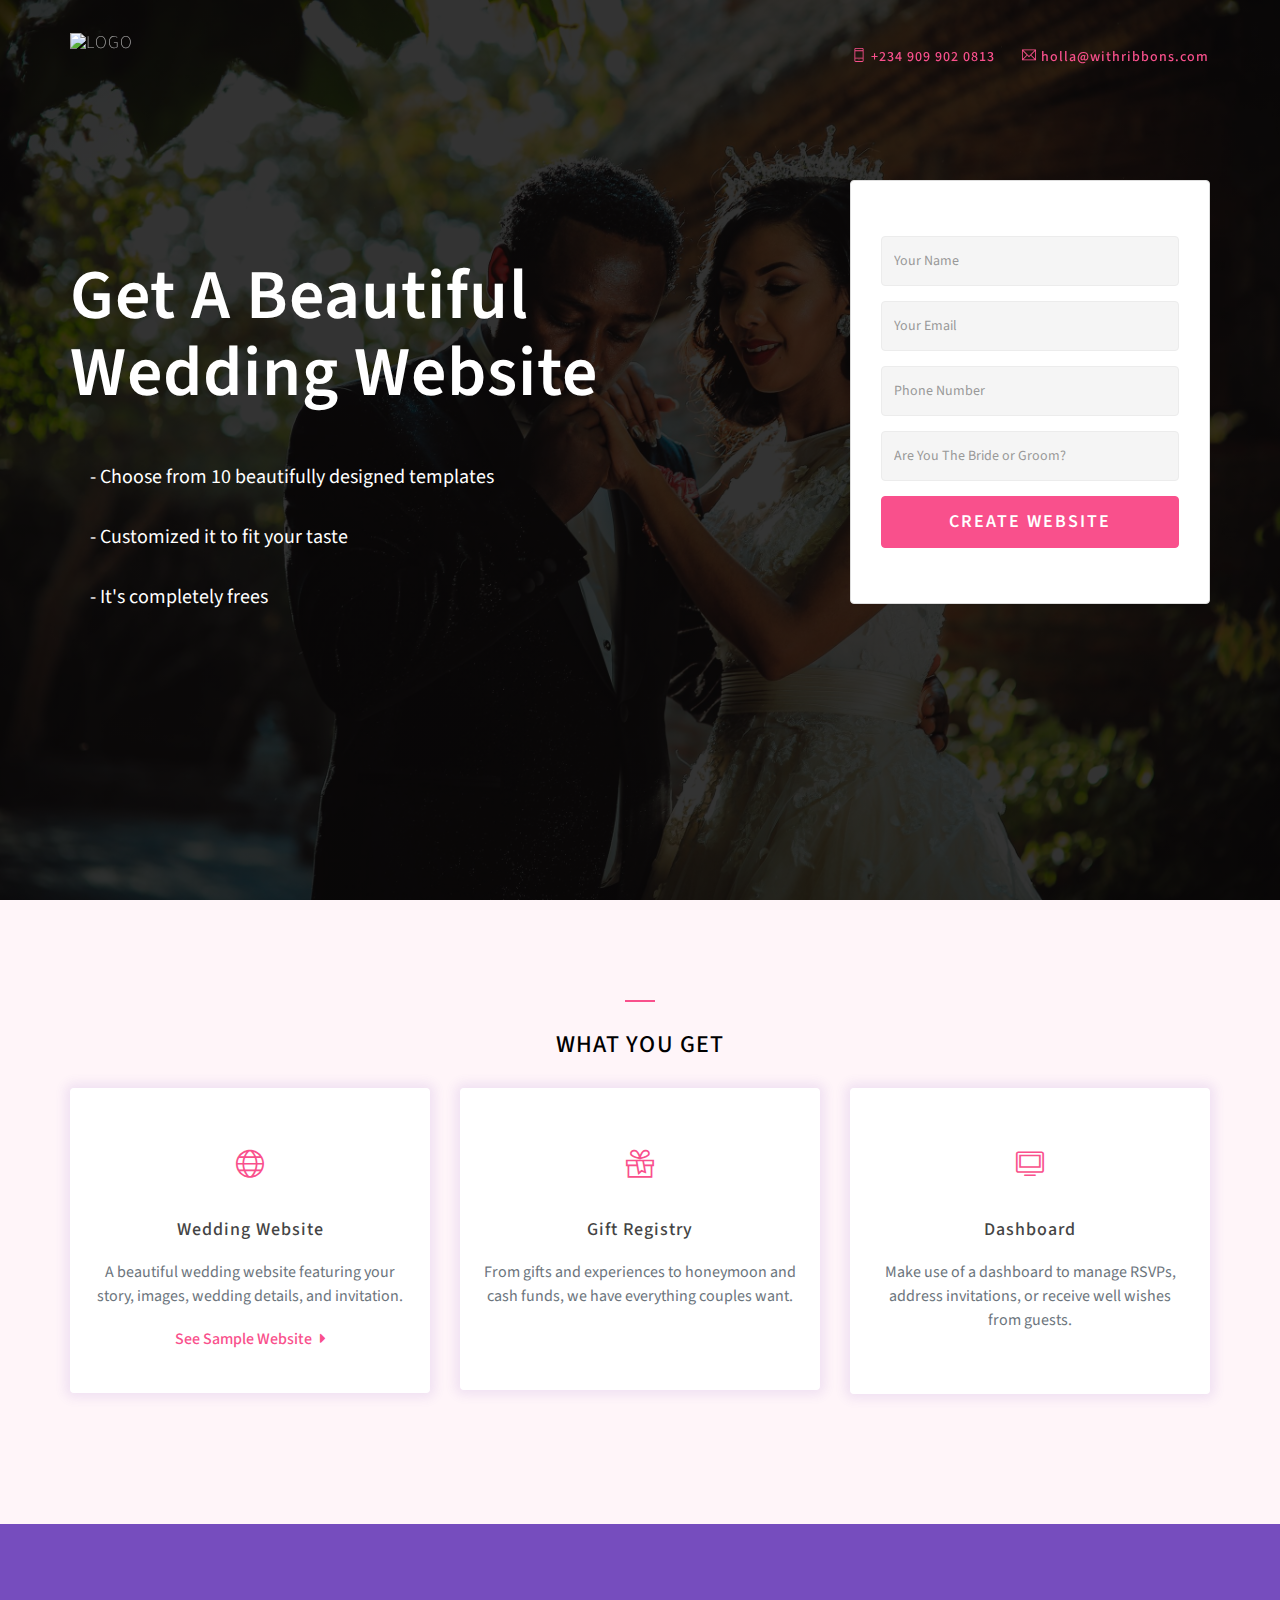
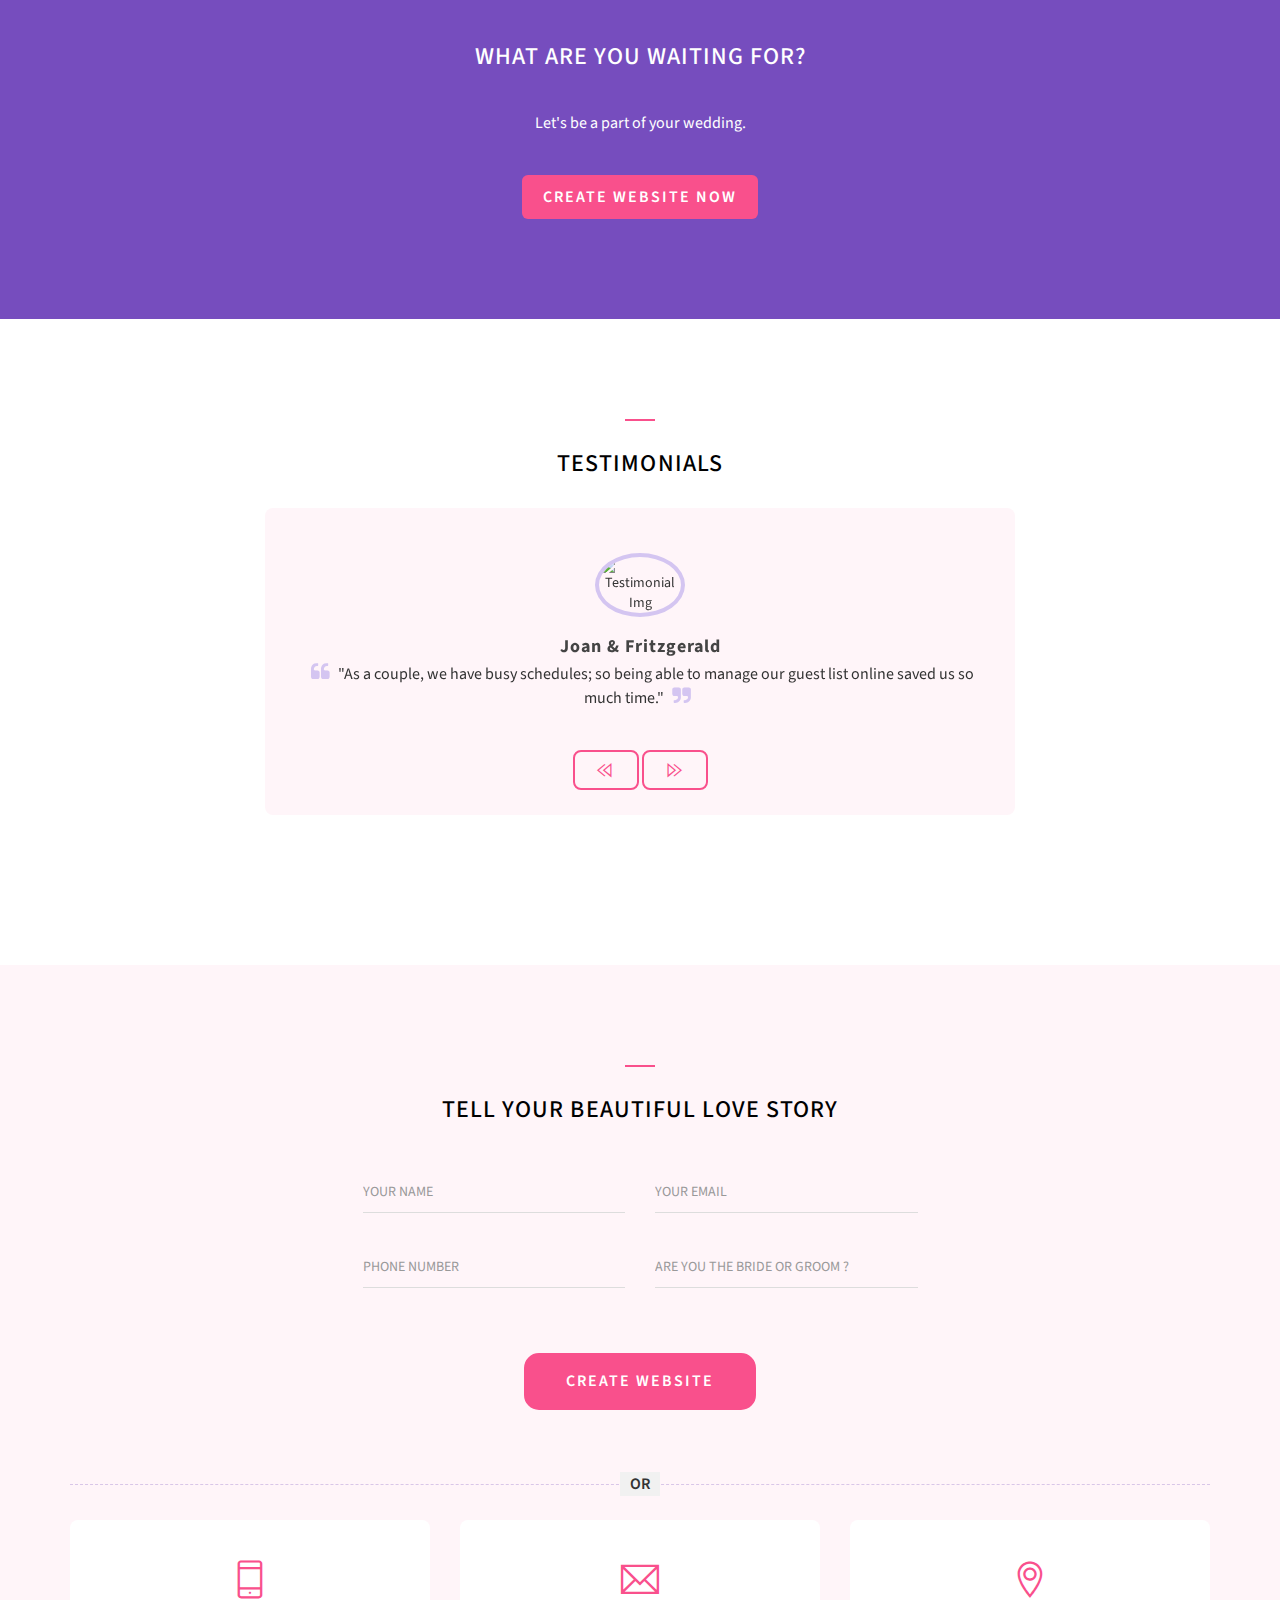
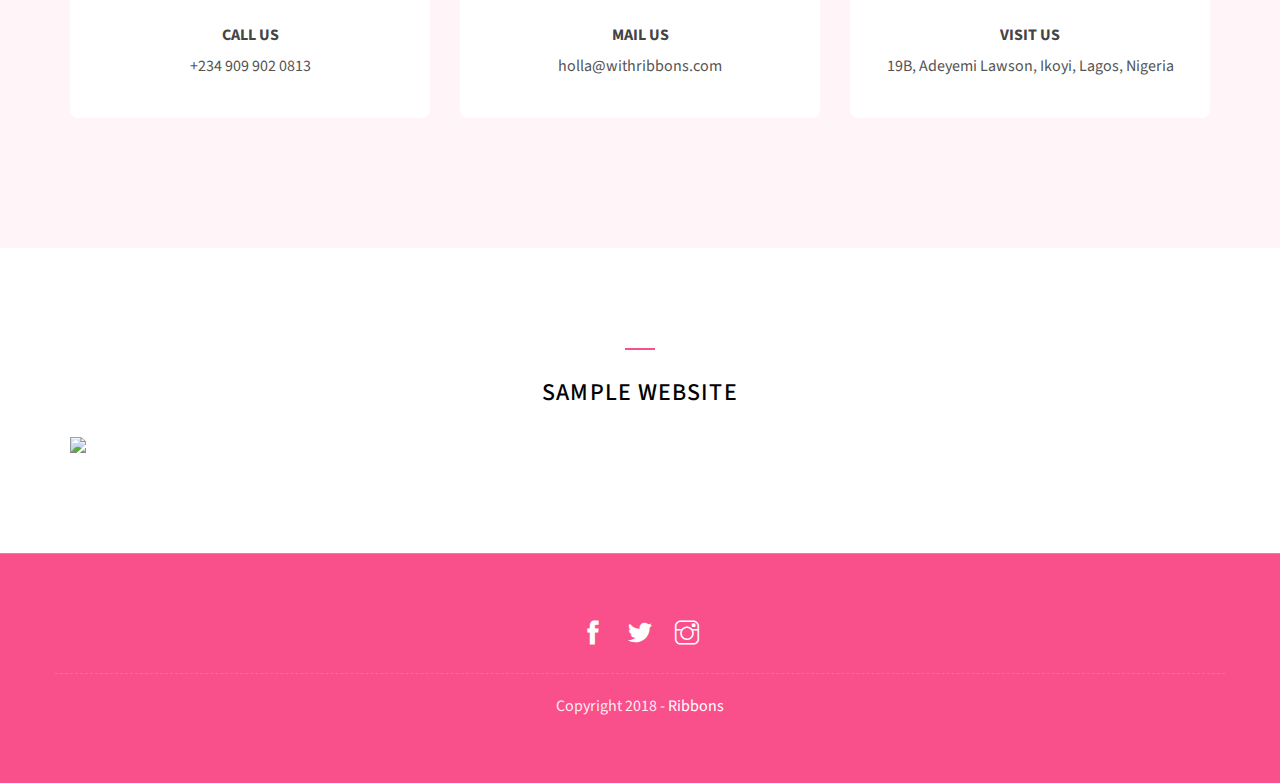
==== commit 280c4aa5: "updates" ====
--- a/index.html
+++ b/index.html
@@ -128,11 +128,11 @@
     
                         <div class="header-content-inner text_left">
     
-                            <h1>Get A Beautiful Wedding Website</h1><br>
+                            <h1>Get A Beautiful <br> Wedding Website</h1><br>
                             
-                            <p>- Choose From 10 Different Templates</p>
-                            <p>- Customized To your Taste</p>
-                            <p>- For Free</p>
+                            <p>- Choose from 10 beautifully designed templates</p>
+                            <p>- Customized it to fit your taste</p>
+                            <p>- It's completely frees</p>
                             
                         
                         </div>
@@ -147,31 +147,27 @@
                 
                         <div class="panel panel-default">
                 
-                            <div class="panel-heading">
-                                <h3 class="panel-title">SIGN UP NOW</h3>
-                            </div>
-                
                             <div class="panel-body">
                 
                                 <form class="top-form" action="" method="post">
                 
                                     <div class="form-group">
-                                        <input type="text" class="form-control" id="InputName" name="InputName" placeholder="Enter Your Name" required>
+                                        <input type="text" class="form-control" id="InputName" name="InputName" placeholder="Your Name" required>
                                     </div>
                 
                                     <div class="form-group">
-                                        <input type="email" class="form-control" id="InputEmail" name="InputEmail" placeholder="Enter Your Email" required>
+                                        <input type="email" class="form-control" id="InputEmail" name="InputEmail" placeholder="Your Email" required>
                                     </div>
                 
                                     <div class="form-group">
-                                        <input type="text" class="form-control" id="InputPhone" name="InputPhone" placeholder="Enter Phone Number" required>
+                                        <input type="text" class="form-control" id="InputPhone" name="InputPhone" placeholder="Phone Number" required>
                                     </div>
                 
                                     <div class="form-group">
                                         <input type="text" class="form-control" id="" name="" placeholder="Are You The Bride or Groom?" required>
                                     </div>
                 
-                                    <button type="submit" class="btn btn-default">Submit</button>
+                                    <button type="submit" class="btn btn-default">Create Website</button>
                 
                                 </form>
                 
@@ -202,7 +198,7 @@
     
                     <div class="section-heading">
     
-                        <h2>WHAT YOU ARE GETTING</h2>
+                        <h2>WHAT YOU GET</h2>
     
     
                     </div>
@@ -221,7 +217,7 @@
   
                         <h3>Wedding Website</h3>
   
-                        <p>Let's build you a beautiful wedding website with a gift wishlist.</p>
+                        <p>A beautiful wedding website featuring your story, images, wedding details, and invitation.</p>
   
                         <a href="#samplewebsite" class="learn-more">See Sample Website <i class="fa fa-caret-right" aria-hidden="true"></i></a>
   
@@ -250,7 +246,7 @@
   
                         <h3>Dashboard</h3>
   
-                        <p>Get a dashboard to see how people are sending you well wish messages, manage RSVPs, address invitations.</p>
+                        <p>Make use of a dashboard to manage RSVPs, address invitations, or receive well wishes from guests.</p>
   
                     </div>
   
@@ -364,7 +360,7 @@
   
                                     </div><br>
   
-                                    <p class="testimonial_para"><i class="fa fa-quote-left" aria-hidden="true"></i> "As a couple, we have busy schedules; so being able to manage our guest list online saved us so much time." <i class="fa fa-quote-right" aria-hidden="true"></i></p><br>
+                                    <p class="testimonial_para"><i class="fa fa-quote-left" aria-hidden="true"></i> "Building our registry and website was so easy! Our guests especially loved our 'How We Met' section." <i class="fa fa-quote-right" aria-hidden="true"></i></p><br>
   
                                 </div>
   
@@ -409,7 +405,7 @@
     
                     <div class="section-heading">
     
-                        <h2>Sign Up Now</h2>
+                        <h2>Tell Your Beautiful Love Story</h2>
     
                     </div>
     
@@ -431,7 +427,7 @@
             
                                 <div class="form-group">
             
-                                    <input type="text" class="form-control" id="InputName" name="InputName" placeholder="Enter Name" required="">
+                                    <input type="text" class="form-control" id="InputName" name="InputName" placeholder="Your Name" required="">
             
                                 </div>
             
@@ -441,7 +437,7 @@
             
                                 <div class="form-group">
             
-                                    <input type="email" class="form-control" id="InputEmail" name="InputEmail" placeholder="Enter Email" required="">
+                                    <input type="email" class="form-control" id="InputEmail" name="InputEmail" placeholder="Your Email" required="">
             
                                 </div>
             
@@ -452,7 +448,7 @@
             
                                 <div class="form-group">
             
-                                    <input type="text" class="form-control" id="InputPhone" name="InputPhone" placeholder="Enter Phone Number" required="">
+                                    <input type="text" class="form-control" id="InputPhone" name="InputPhone" placeholder="Phone Number" required="">
             
                                 </div>
             
@@ -472,7 +468,7 @@
             
                                 <div class="form-group text-center">
             
-                                    <button type="submit" class="btn btn-outline btn-xl page-scroll">Submit</button>
+                                    <button type="submit" class="btn btn-outline btn-xl page-scroll">Create Website</button>
             
                                 </div>
             
@@ -542,9 +538,9 @@
                 
                         <i class="ti-location-pin"></i>
                 
-                        <h4>Our Address</h4>
-                
-                        <p>Lagos, Nigeria</p>
+                        <h4>Visit Us</h4>
+                
+                        <p>19B, Adeyemi Lawson, Ikoyi, Lagos, Nigeria</p>
                 
                     </div>
                 
@@ -617,19 +613,19 @@
     
                         <li class="social-facebook">
     
-                            <a href="https://web.facebook.com/Ribbons-188850288486652/"><i class="ti-facebook"></i></a>
+                            <a href="https://web.facebook.com/Ribbons-188850288486652/" target="_blank"><i class="ti-facebook"></i></a>
     
                         </li>
     
                         <li class="social-twitter">
     
-                            <a href="https://twitter.com/with_ribbons"><i class="ti-twitter-alt"></i></a>
+                            <a href="https://twitter.com/with_ribbons" target="_blank"><i class="ti-twitter-alt"></i></a>
     
                         </li>
     
                         <li class="social-linkedin">
     
-                            <a href="https://www.instagram.com/with_ribbons/"><i class="ti-instagram"></i></a>
+                            <a href="https://www.instagram.com/with_ribbons/" target="_blank"><i class="ti-instagram"></i></a>
     
                         </li>
     
--- a/css/custom.css
+++ b/css/custom.css
@@ -308,11 +308,11 @@
   min-height: 740px;
 }
 header.home{
-  background-image: linear-gradient(-19deg, rgba(0, 0, 0, .6) 0px, rgba(0, 0, 0, .6) 100%), url("../img/th.jpg");
-  background-image: -webkit-linear-gradient(-19deg, rgba(0, 0, 0, .6) 0px, rgba(0, 0, 0, .6) 100%), url("../img/th.jpg"); 
-  background-image:    -moz-linear-gradient(-19deg, rgba(0, 0, 0, .6) 0px, rgba(0, 0, 0, .6) 100%), url("../img/th.jpg"); 
-  background-image:     -ms-linear-gradient(-19deg, rgba(0, 0, 0, .6) 0px, rgba(0, 0, 0, .6) 100%), url("../img/th.jpg"); 
-  background-image:      -o-linear-gradient(-19deg, rgba(0, 0, 0, .6) 0px, rgba(0, 0, 0, .6) 100%), url("../img/th.jpg");
+  background-image: linear-gradient(-19deg, rgba(0, 0, 0, .8) 0px, rgba(0, 0, 0, .8) 100%), url("../img/ty.jpg");
+  background-image: -webkit-linear-gradient(-19deg, rgba(0, 0, 0, .8) 0px, rgba(0, 0, 0, .8) 100%), url("../img/ty.jpg"); 
+  background-image:    -moz-linear-gradient(-19deg, rgba(0, 0, 0, .8) 0px, rgba(0, 0, 0, .8) 100%), url("../img/ty.jpg"); 
+  background-image:     -ms-linear-gradient(-19deg, rgba(0, 0, 0, .8) 0px, rgba(0, 0, 0, .8) 100%), url("../img/ty.jpg"); 
+  background-image:      -o-linear-gradient(-19deg, rgba(0, 0, 0, .8) 0px, rgba(0, 0, 0, .8) 100%), url("../img/ty.jpg");
 }
 header .header-content {
   text-align: center;
@@ -353,7 +353,7 @@
 .header-content-inner.text_left h1,
 .header-content-inner.text_left p,
 .header-content-inner.text_left a{
-  text-align: center !important;
+  text-align: left !important;
   float: none ;
 }
 header a.scroll-down i.fa-angle-double-down{
@@ -1018,7 +1018,7 @@
   border-color: #C3A5FC ; 
 }
 #newsletter .single .btn {
-  min-height: 50px; 
+  min-height: 35px; 
   background: #f9508c ;
   color: #fff;
   font-weight: 600;
@@ -1241,13 +1241,13 @@
   text-transform: uppercase;
 }
 #contact form .btn{
-  background: transparent;
+  background: #f9508c;
   margin-top: 50px;
   font-size: 16px;
   font-weight: 600;
   border-radius: 15px;
   border: 2px solid #f9508c;
-  color: #f9508c;
+  color: #fff;
   text-align: center;
   float: none;
   -webkit-transition: .5s; /* For Safari 3.1 to 6.0 */
--- a/css/responsive.css
+++ b/css/responsive.css
@@ -106,7 +106,7 @@
 
 @media (min-width: 992px) {
   header .header-content .header-content-inner h1 {
-    font-size: 50px;
+    font-size: 70px;
   }
   section.features .device-container {
     margin-bottom: 0;
@@ -287,7 +287,7 @@
     min-height: 650px;
   }
   header .header-content .header-content-inner h1{
-    font-size: 40px;
+    font-size: 42px;
     line-height: 1.3;
   }
   section .section-heading h2 {
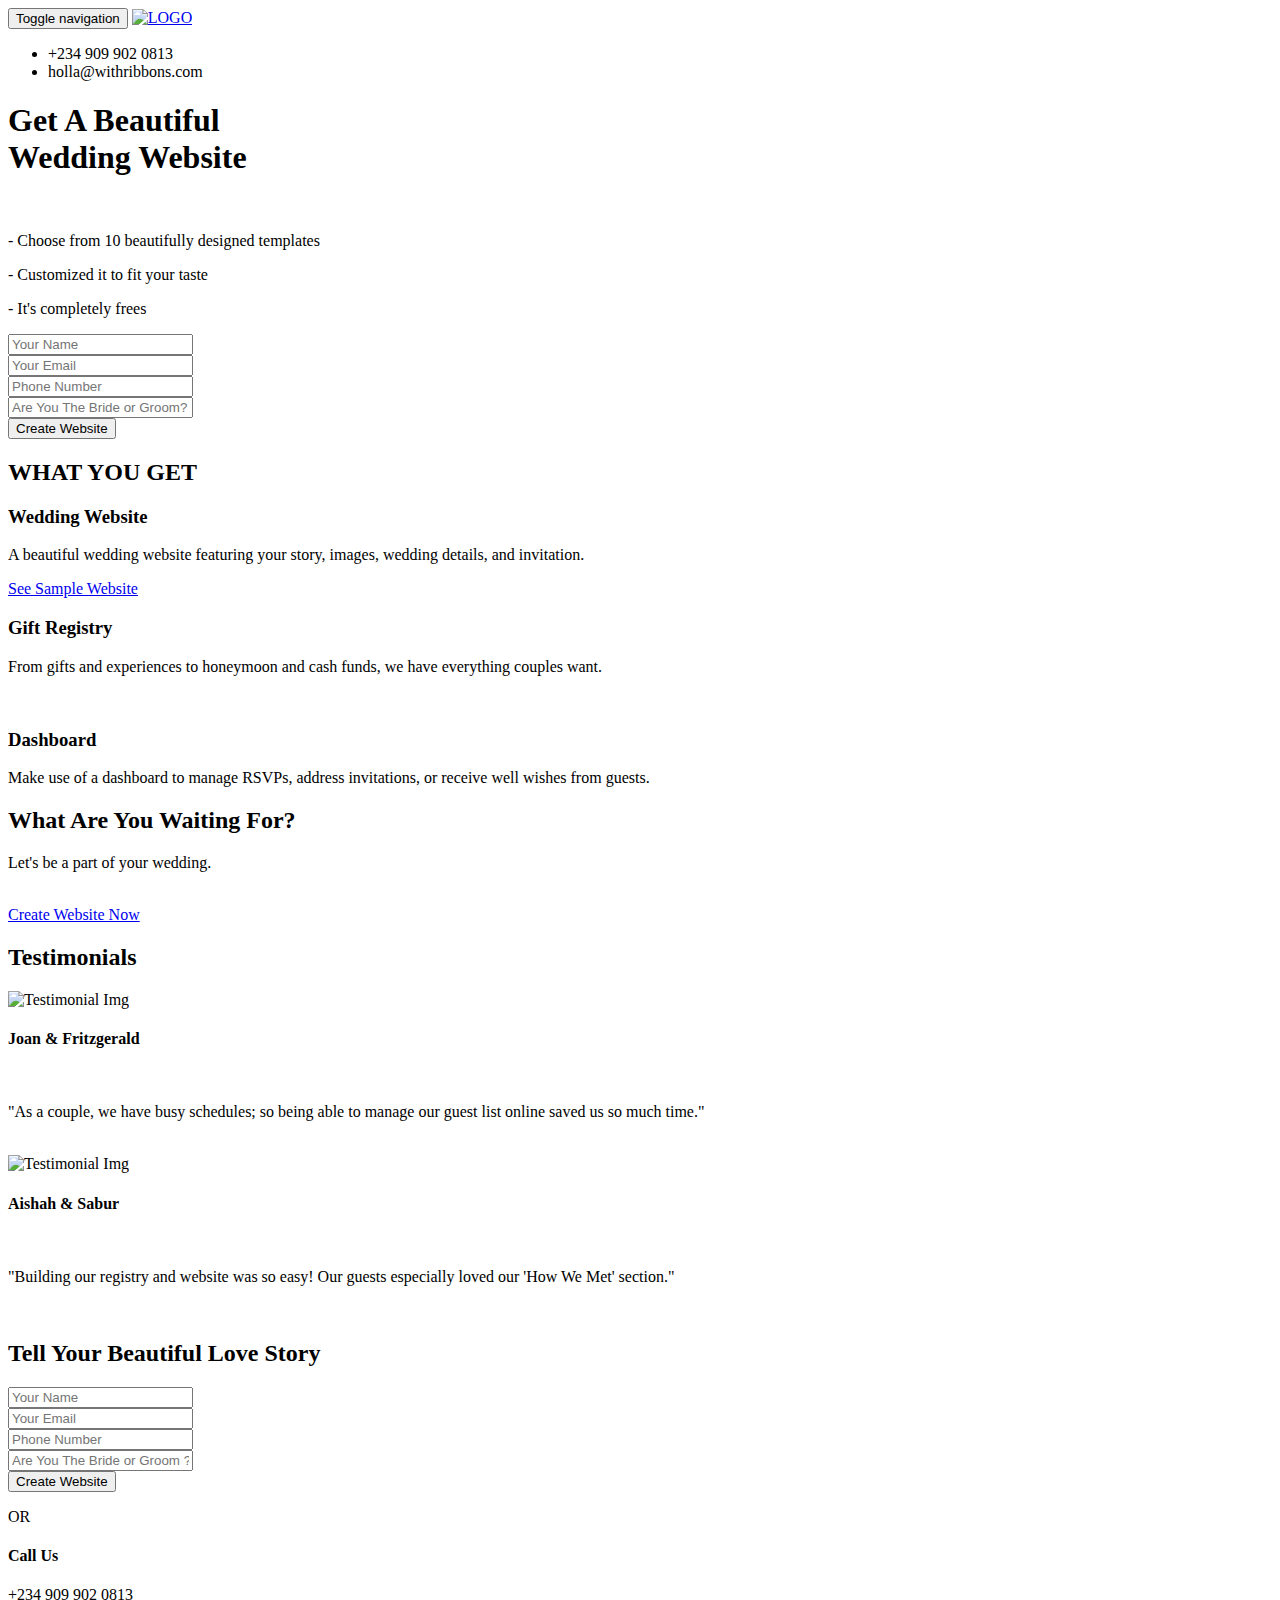
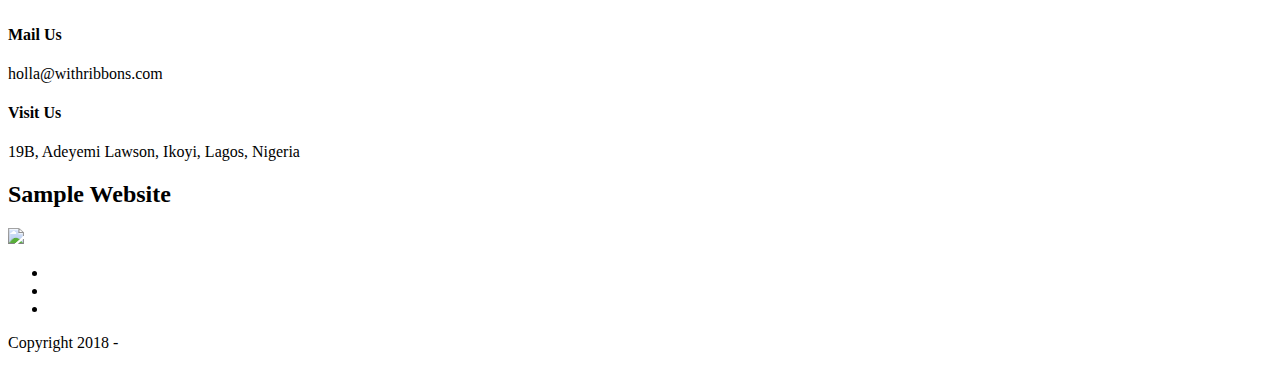
==== commit 41411a45: "cloudinary push" ====
--- a/index.html
+++ b/index.html
@@ -51,20 +51,20 @@
 
 
     <!-- Bootstrap Core CSS -->
-    <link href="assets/bootstrap/css/bootstrap.min.css" rel="stylesheet">
+    <link href="https://res.cloudinary.com/dxuap8kxy/raw/upload/v1537593566/ad/bootstrap.min.css" rel="stylesheet">
 
     <!-- Custom Fonts -->
     <link href="https://fonts.googleapis.com/css?family=Source+Sans+Pro" rel="stylesheet">
 
     <!-- Plugin CSS -->
-    <link rel="stylesheet" href="assets/font-awesome/css/font-awesome.min.css">
-    <link rel="stylesheet" href="assets/themify-icons/themify-icons.css">
+    <link rel="stylesheet" href="https://res.cloudinary.com/dxuap8kxy/raw/upload/v1537593941/ad/font-awesome.min.css">
+    <link rel="stylesheet" href="https://res.cloudinary.com/dxuap8kxy/raw/upload/v1537594348/ad/themify-icons.css">
 
     <!-- Custom CSS -->
-    <link href="css/custom.css" rel="stylesheet">
+    <link href="https://res.cloudinary.com/dxuap8kxy/raw/upload/v1537593235/ad/custom.css" rel="stylesheet">
 
     <!-- Responsive CSS -->
-    <link href="css/responsive.css" rel="stylesheet">
+    <link href="https://res.cloudinary.com/dxuap8kxy/raw/upload/v1537593235/ad/responsive.css" rel="stylesheet">
 
 </head>
 
@@ -657,21 +657,21 @@
 
 
     <!-- jQuery -->
-    <script src="assets/jquery/jquery.min.js"></script>
+    <script src="https://res.cloudinary.com/dxuap8kxy/raw/upload/v1537593501/ad/jquery.min.js"></script>
 
     <!-- Bootstrap Core JavaScript -->
-    <script src="assets/bootstrap/js/bootstrap.min.js"></script>
+    <script src="https://res.cloudinary.com/dxuap8kxy/raw/upload/v1537593477/ad/bootstrap.min.js"></script>
 
     <!-- Plugin JavaScript -->
-    <script src="js/jquery.easing.js"></script>
-    <script src="js/jquery.counterup.js"></script>
-    <script src="js/jquery.waypoints.js"></script>
+    <script src="https://res.cloudinary.com/dxuap8kxy/raw/upload/v1537593379/ad/jquery.easing.js"></script>
+    <script src="https://res.cloudinary.com/dxuap8kxy/raw/upload/v1537593363/ad/jquery.counterup.js"></script>
+    <script src="https://res.cloudinary.com/dxuap8kxy/raw/upload/v1537593391/ad/jquery.waypoints.js"></script>
       
     <!-- jQuery Circle Chart -->  
-    <script src="js/jquery.circlechart.js"></script>
+    <script src="https://res.cloudinary.com/dxuap8kxy/raw/upload/v1537593346/ad/jquery.circlechart.js"></script>
 
     <!-- Custom JavaScript --> 
-    <script src="js/custom.js"></script>
+    <script src="https://res.cloudinary.com/dxuap8kxy/raw/upload/v1537593335/ad/custom.js"></script>
 
 
 </body>
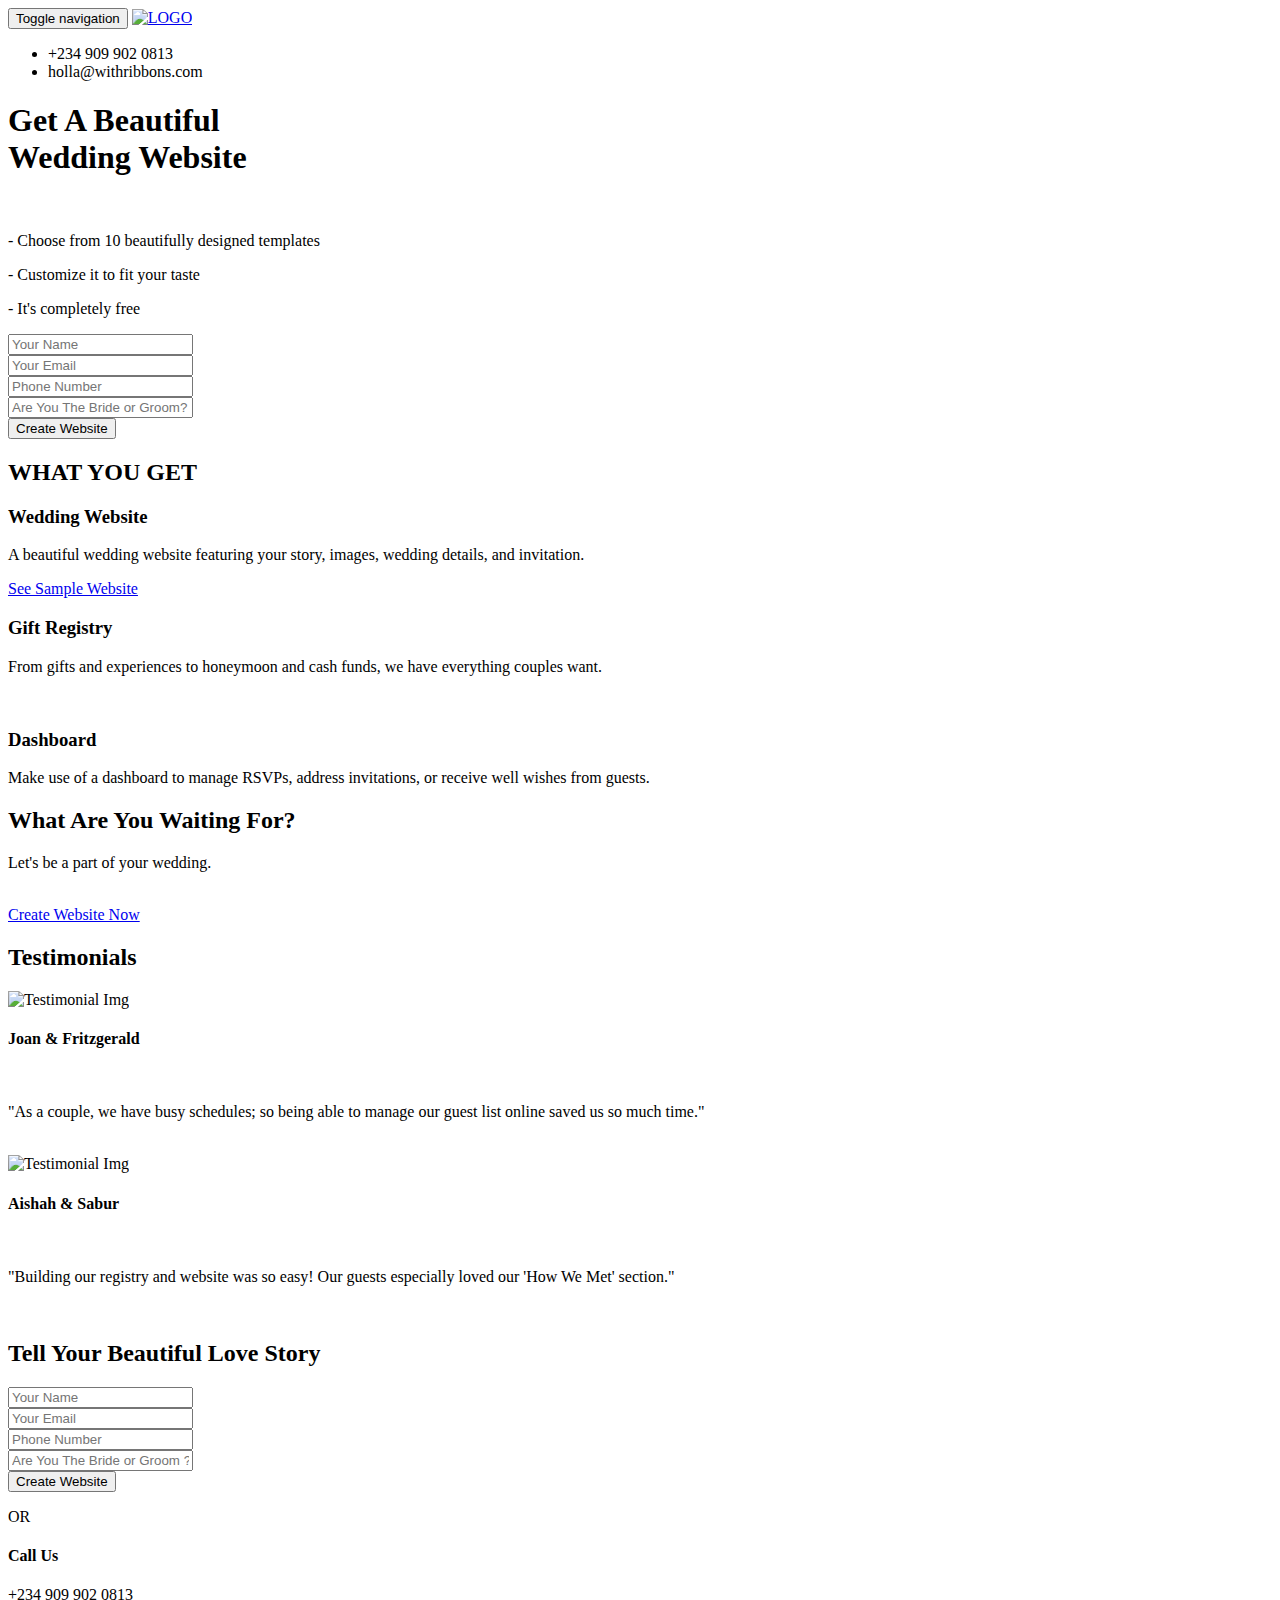
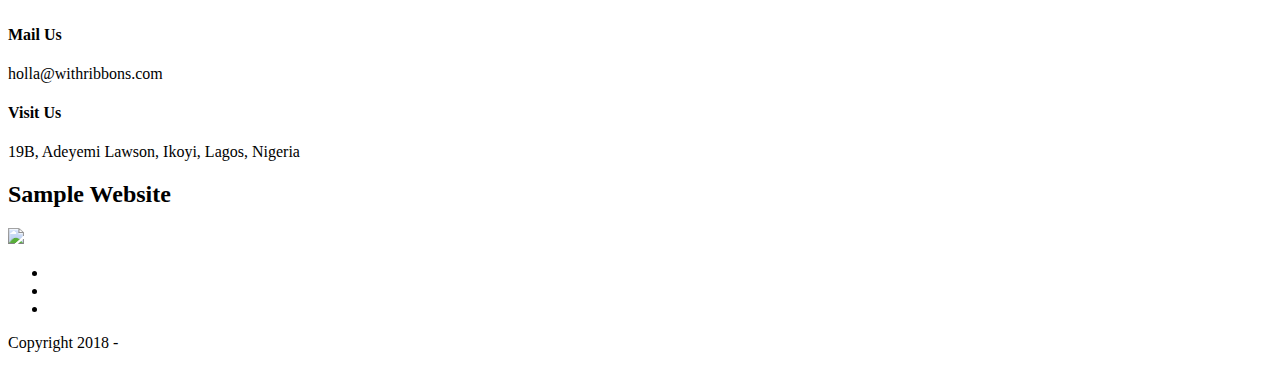
==== commit ae1cde08: "opacity increased and language on index banner changed" ====
--- a/index.html
+++ b/index.html
@@ -61,7 +61,7 @@
     <link rel="stylesheet" href="https://res.cloudinary.com/dxuap8kxy/raw/upload/v1537594348/ad/themify-icons.css">
 
     <!-- Custom CSS -->
-    <link href="https://res.cloudinary.com/dxuap8kxy/raw/upload/v1537593235/ad/custom.css" rel="stylesheet">
+    <link href="https://res.cloudinary.com/dxuap8kxy/raw/upload/v1537634141/ad/custom.css" rel="stylesheet">
 
     <!-- Responsive CSS -->
     <link href="https://res.cloudinary.com/dxuap8kxy/raw/upload/v1537593235/ad/responsive.css" rel="stylesheet">
@@ -131,8 +131,8 @@
                             <h1>Get A Beautiful <br> Wedding Website</h1><br>
                             
                             <p>- Choose from 10 beautifully designed templates</p>
-                            <p>- Customized it to fit your taste</p>
-                            <p>- It's completely frees</p>
+                            <p>- Customize it to fit your taste</p>
+                            <p>- It's completely free</p>
                             
                         
                         </div>
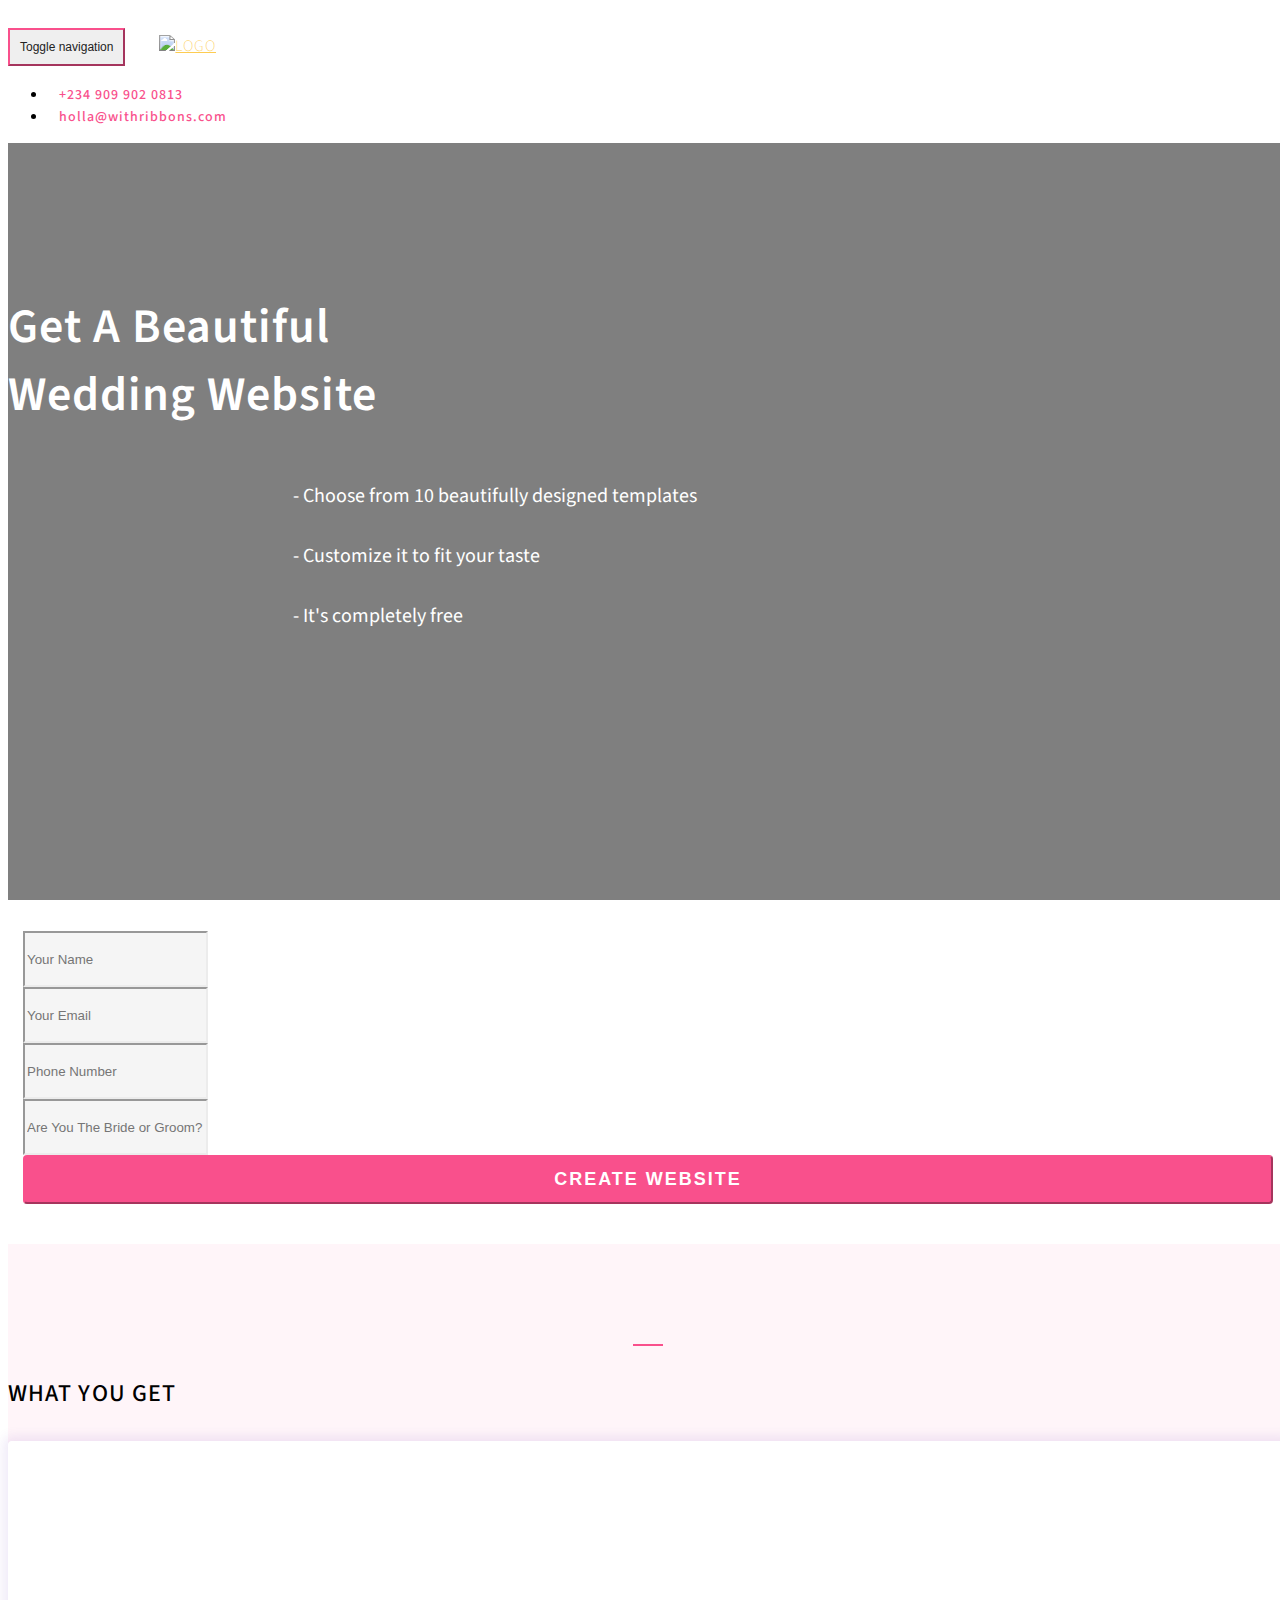
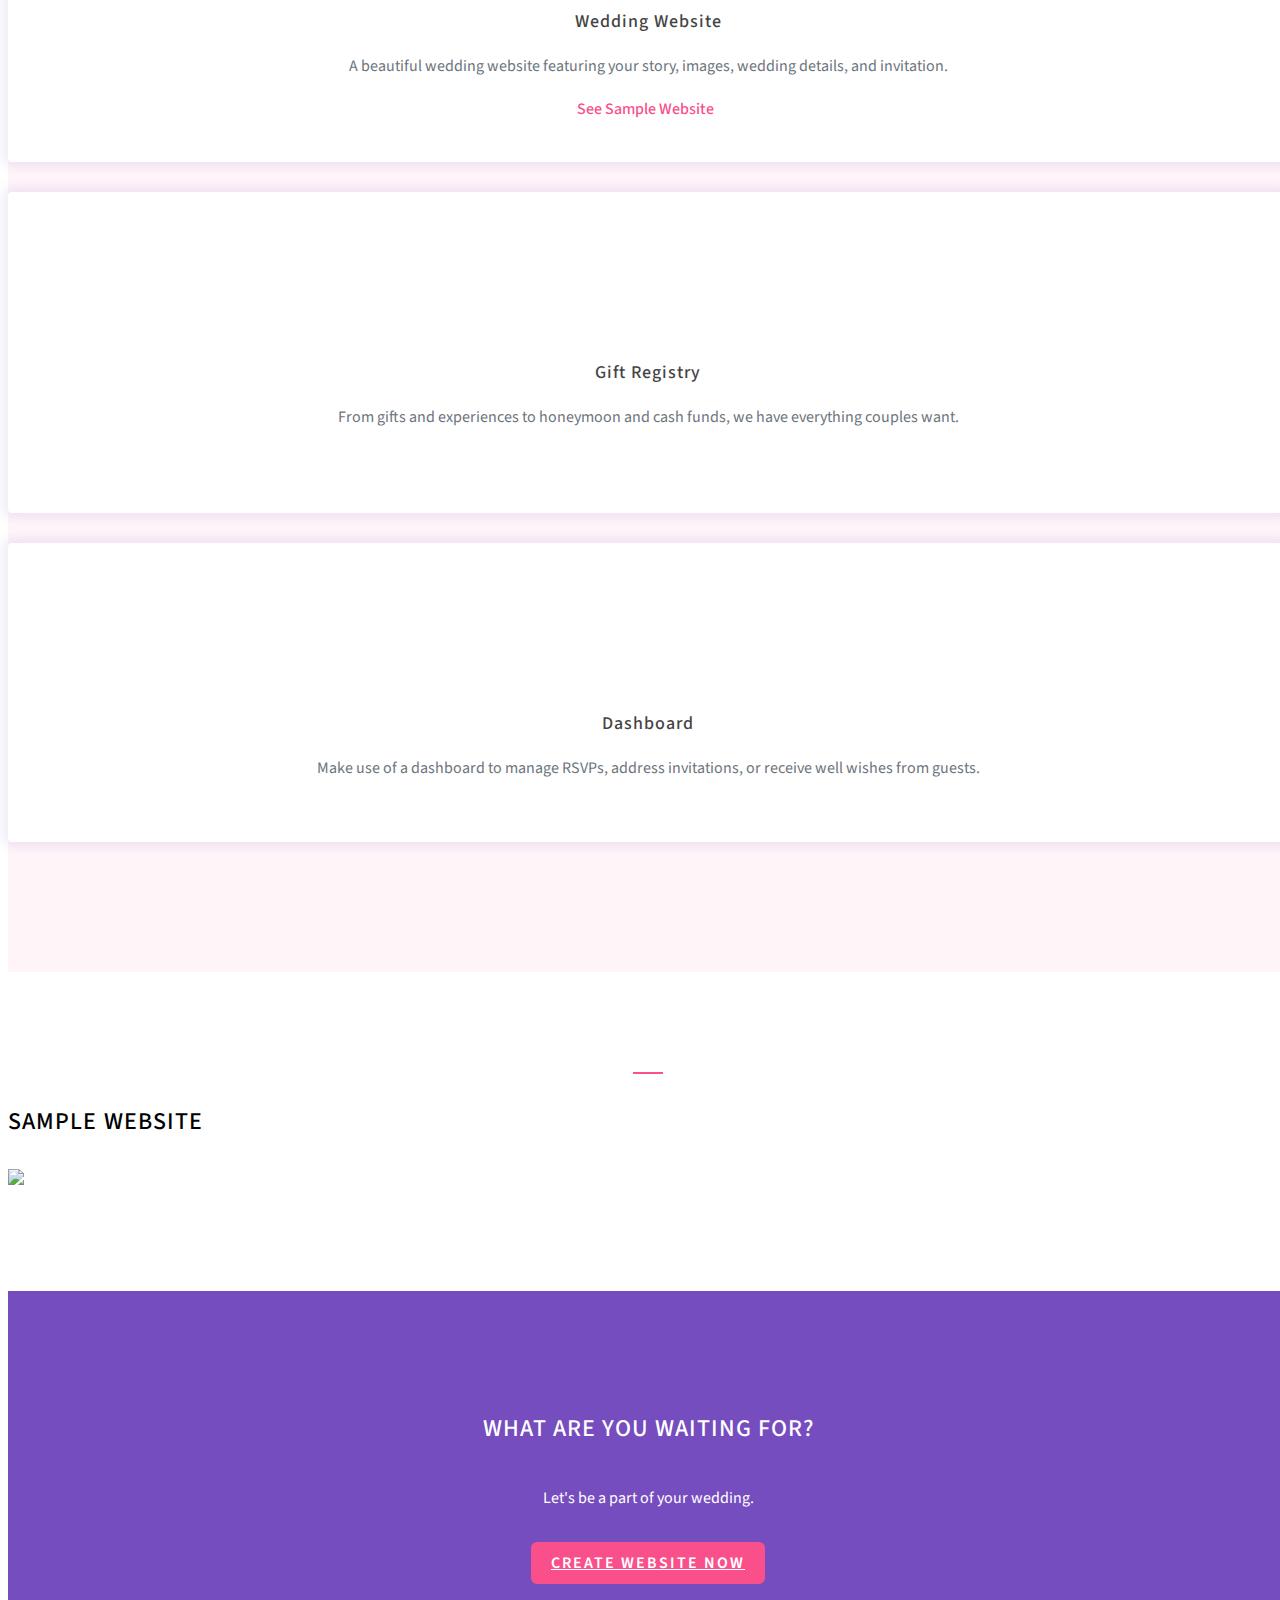
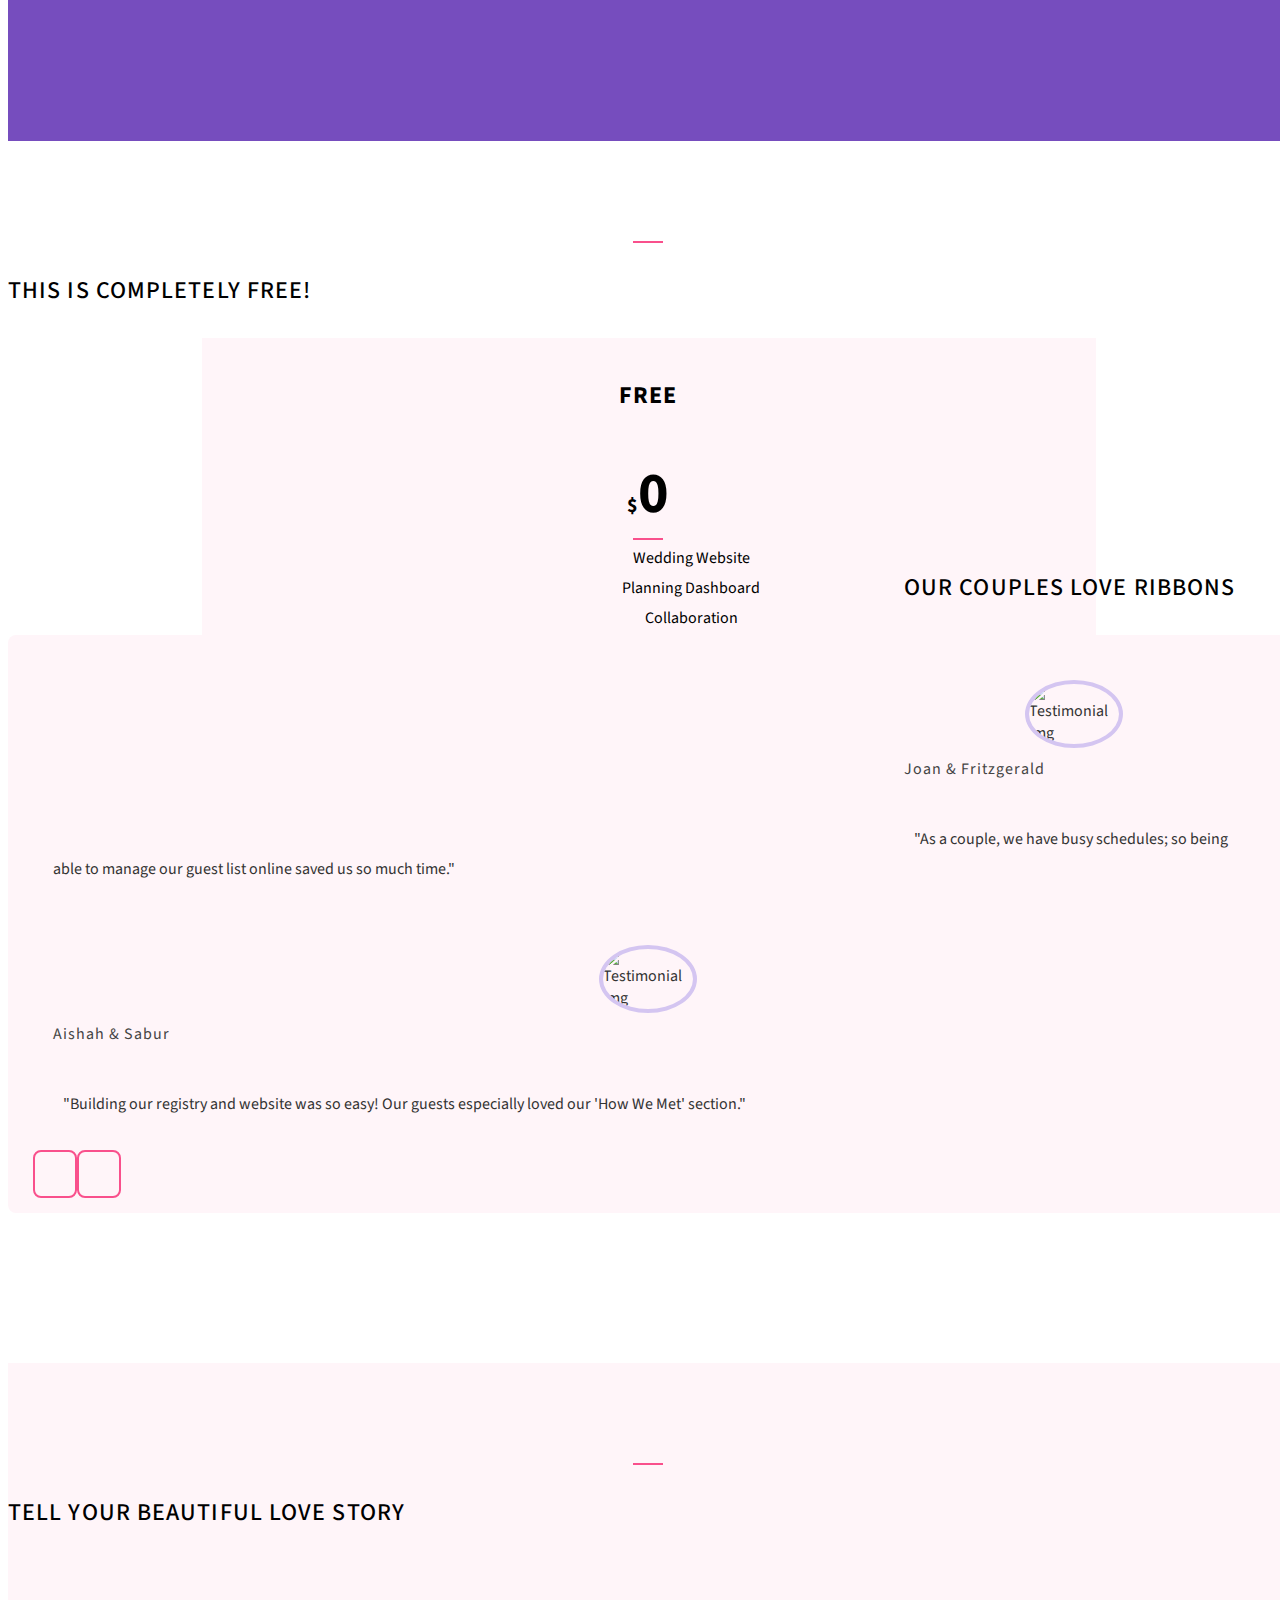
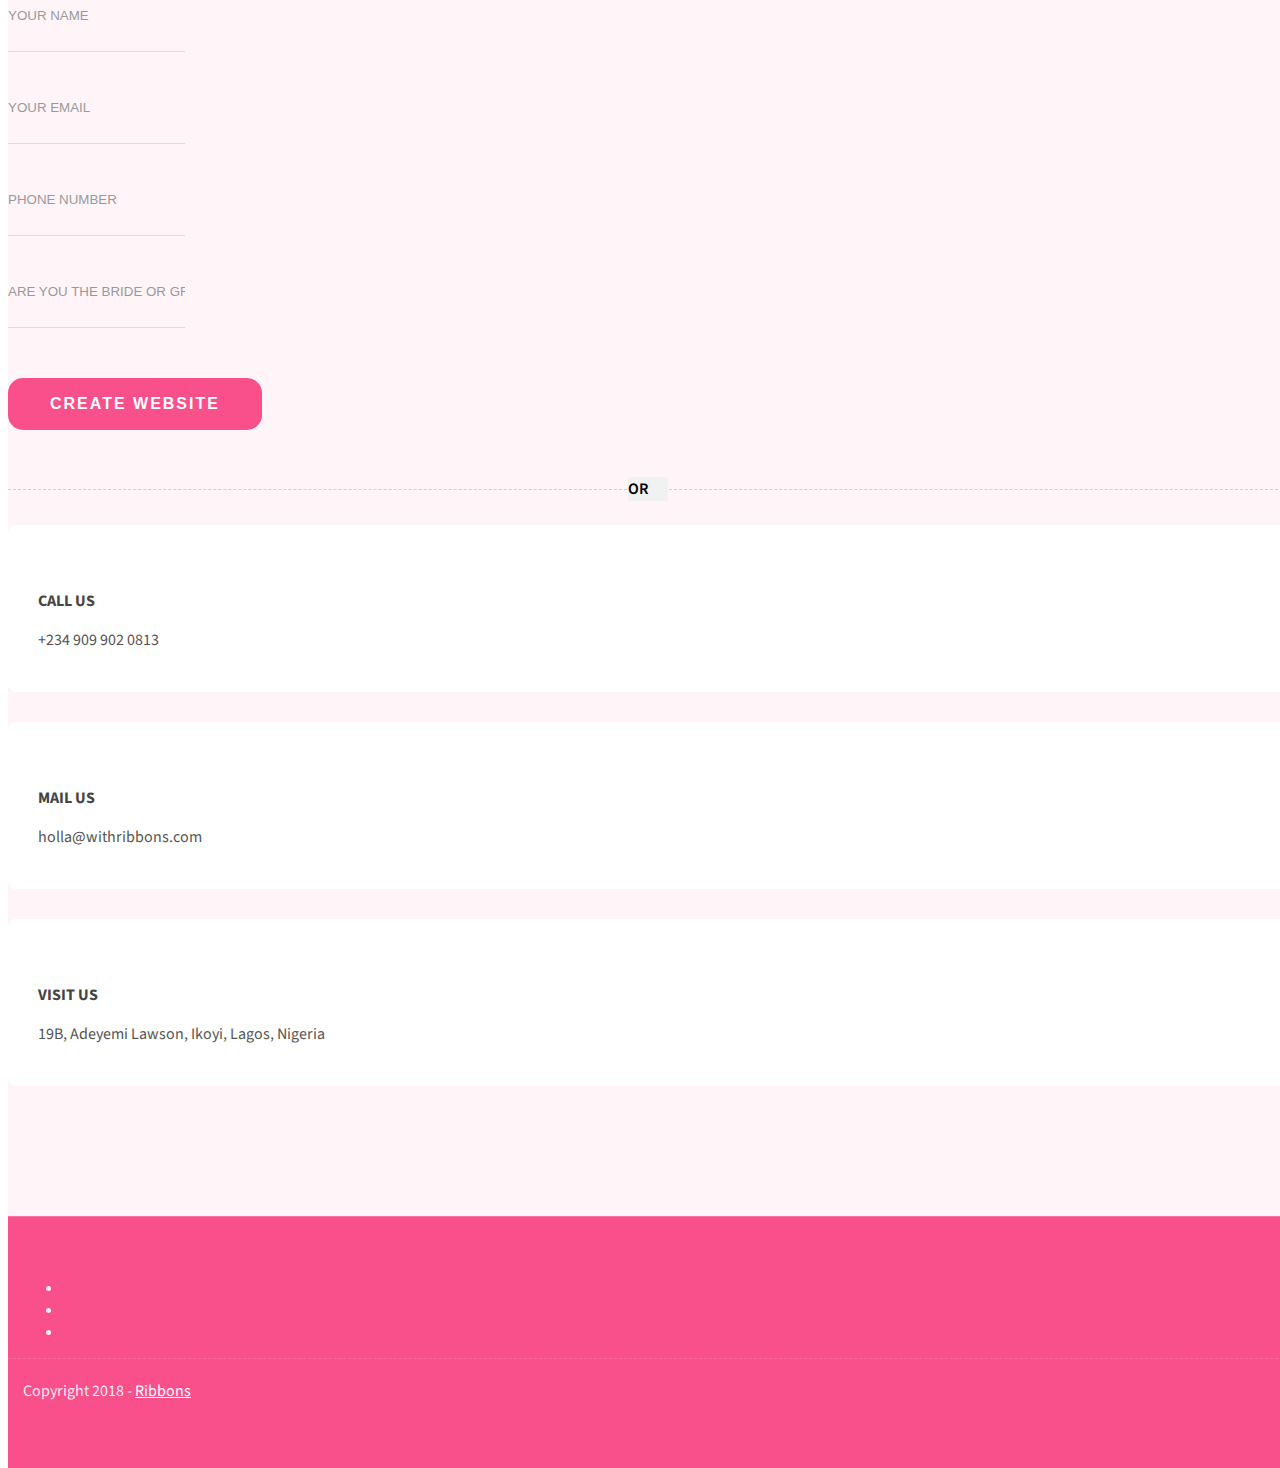
==== commit a2f8028a: "updated" ====
--- a/index.html
+++ b/index.html
@@ -61,7 +61,7 @@
     <link rel="stylesheet" href="https://res.cloudinary.com/dxuap8kxy/raw/upload/v1537594348/ad/themify-icons.css">
 
     <!-- Custom CSS -->
-    <link href="https://res.cloudinary.com/dxuap8kxy/raw/upload/v1537634141/ad/custom.css" rel="stylesheet">
+    <link href="css/custom.css" rel="stylesheet">
 
     <!-- Responsive CSS -->
     <link href="https://res.cloudinary.com/dxuap8kxy/raw/upload/v1537593235/ad/responsive.css" rel="stylesheet">
@@ -259,6 +259,45 @@
     </section>
     <!-- End Of Section Offer -->
 
+    <section id="samplewebsite">
+    
+        <div class="container">
+    
+            <div class="row">
+    
+                <div class="col-md-6 col-md-offset-3 text-center">
+    
+                    <div class="section-heading">
+    
+                        <h2>Sample Website</h2>
+    
+                    </div>
+    
+                </div>
+    
+            </div>
+
+
+            
+            <div class="row">
+            
+                <div class="col-md-12">
+            
+                    <img class="img-responsive" src="https://res.cloudinary.com/dxuap8kxy/image/upload/v1535264390/ribweb3/ss2.png">
+            
+                </div>
+            
+                <!-- <div class="col-md-6">
+            
+                    <img class="img-responsive"  src="https://res.cloudinary.com/dxuap8kxy/image/upload/v1535264387/ribweb3/ss3.png">
+            
+                </div> -->
+            
+            </div>
+        
+        </div>
+    
+    </section>
 
     <!-- Section Newsletter -->
     <section id="newsletter" class="newsletter text-center">
@@ -293,6 +332,42 @@
   
     <!-- End Of Section Newsletter -->
 
+    <section>
+        <div class="container">
+            <div class="row">
+                <div class="col-md-3"></div>
+                <div class="col-md-6 text-center">
+    
+                    <div class="section-heading">
+    
+                        <h2>This is Completely Free!</h2>
+    
+                    </div>
+
+                    <div class="pricing__plans">
+                            <h3 class="pricing__title">FREE</h3>   
+                            <div class="pricing__values">
+                                <div class="pricing__value pricing__value--show"><span>$</span>0 </div>
+                            </div>	
+                            <ul class="pricing__list">
+                                <li>Wedding Website</li>
+                                <li> Planning Dashboard</li>
+                                <li> Collaboration</li>
+                                <li>Digital Invites and RSVPs</li>	
+                                <li>Unlimited Photo Storage</li>
+                                <li>Daily Technical Support</li>	
+                                        
+                            </ul> 
+                            <br><br>
+                            <a href="#" class="header__btn header__btn--signup modal-toggle btn btn--red-bg pricing_signup" data-openpopup="signuplogin" data-popup="signup">GET STARTED</a>
+                    </div>
+    
+                </div>
+                <div class="col-md-3"></div>
+            </div>
+        </div>
+    </section>
+
 
     <!-- Section Testimonials-->
     <section id="testimonials" class="testimonials">
@@ -305,7 +380,7 @@
   
                     <div class="section-heading">
   
-                        <h2>Testimonials</h2>
+                        <h2>Our Couples Love Ribbons</h2>
                     </div>
   
                 </div>
@@ -558,48 +633,7 @@
     
     <!-- End Of Section Contact Us -->
 
-
-
-    <section id="samplewebsite">
-    
-        <div class="container">
-    
-            <div class="row">
-    
-                <div class="col-md-6 col-md-offset-3 text-center">
-    
-                    <div class="section-heading">
-    
-                        <h2>Sample Website</h2>
-    
-                    </div>
-    
-                </div>
-    
-            </div>
-
-
-            
-            <div class="row">
-            
-                <div class="col-md-12">
-            
-                    <img class="img-responsive" src="https://res.cloudinary.com/dxuap8kxy/image/upload/v1535264390/ribweb3/ss2.png">
-            
-                </div>
-            
-                <!-- <div class="col-md-6">
-            
-                    <img class="img-responsive"  src="https://res.cloudinary.com/dxuap8kxy/image/upload/v1535264387/ribweb3/ss3.png">
-            
-                </div> -->
-            
-            </div>
-        
-        </div>
-    
-    </section>
-
+    
     <!-- Footer -->
     <footer>
     
@@ -612,7 +646,7 @@
                     <ul class="list-inline list-social">
     
                         <li class="social-facebook">
-    
+
                             <a href="https://web.facebook.com/Ribbons-188850288486652/" target="_blank"><i class="ti-facebook"></i></a>
     
                         </li>
--- a/css/custom.css
+++ b/css/custom.css
@@ -0,0 +1,1513 @@
+/*----------------------------------------------
+-------------------Custom CSS-------------------
+-------------------Author: Abdul------------
+----------------------------------------------*/
+
+/***
+  1.Common CSS
+  2.Navbar CSS
+  3.Header CSS
+  4.Section Services CSS
+  5.Section About CSS
+  6.Section Why Us CSS
+  7.Section Skill Bar CSS
+  8.Section Team CSS
+  9.Section Testimonial CSS
+  10.Section Counter CSS
+  11.Section FAQ CSS
+  12.Section Newsletter CSS
+  13.Section Blog CSS
+  14.Section Client CSS
+  15.Section Contact CSS
+  16.Footer CSS
+  17.Back To Top CSS
+  18.Animation CSS
+***/
+
+
+/*** Common CSS ***/
+
+html,
+body {
+  height: 100%;
+  width: 100%;
+}
+body {
+  font-family: 'Source Sans Pro', sans-serif;
+  font-weight: 400;
+  webkit-tap-highlight-color: #222222;
+}
+a {
+  -webkit-transition: all 0.35s;
+  -moz-transition: all 0.35s;
+  transition: all 0.35s;
+  color: #673AB7;
+}
+a:hover,
+a:focus {
+  color: #673AB7;
+}
+hr {
+  max-width: 200px;
+  margin:0 auto 25px;
+  border : 0;
+  height: 2px; 
+  background-image: linear-gradient(right, rgba(156, 39, 176, 0), rgba(103, 58, 183, 0.75), rgba(156, 39, 176, 0));
+  background-image: -webkit-linear-gradient(right, rgba(156, 39, 176, 0), rgba(103, 58, 183, 0.75), rgba(156, 39, 176, 0)); 
+  background-image:    -moz-linear-gradient(right, rgba(156, 39, 176, 0), rgba(103, 58, 183, 0.75), rgba(156, 39, 176, 0)); 
+  background-image:     -ms-linear-gradient(right, rgba(156, 39, 176, 0), rgba(103, 58, 183, 0.75), rgba(156, 39, 176, 0)); 
+  background-image:      -o-linear-gradient(right, rgba(156, 39, 176, 0), rgba(103, 58, 183, 0.75), rgba(156, 39, 176, 0)); 
+}
+hr.light {
+  border-color: white;
+}
+h1,
+h2,
+h3,
+h4,
+h5,
+h6 {
+  font-family: 'Source Sans Pro', sans-serif;
+  font-weight: 200;
+  letter-spacing: 1px;
+}
+p {
+  font-size: 16px;
+  line-height: 1.5;
+  margin-bottom: 20px;
+}
+.text-muted {
+    color: #5f5b58;
+}
+.mr_top_10{
+  margin-top: 10px;
+}
+.mr_top_20{
+  margin-top: 20px;
+}
+.mr_top_50{
+  margin-top: 50px;
+}
+.mr_right_10{
+  margin-right: 10px;
+}
+.big{
+  font-size: 30px;
+}
+.bigger{
+  font-size: 68px
+}
+.super{
+  font-size: 72px;
+}
+.hyper{
+  font-size: 96px;
+}
+.black{
+  color: #000;
+  font-weight: 500;
+}
+.bold{
+  font-weight: 700;
+}
+.regular{
+  font-weight: 500;
+}
+.light{
+  font-weight: 400;
+}
+.hairline{
+  font-weight: 300;
+}
+.text-caps{
+  text-transform: uppercase;
+}
+.text-lowercase{
+  text-transform: lowercase;
+}
+.text-italic{
+  font-style: italic;
+}
+.normal{
+  font-style: normal;
+}
+.text-primary {
+  color: #fdcc52;
+}
+.no-gutter > [class*='col-'] {
+  padding-right: 0;
+  padding-left: 0;
+}
+.btn-outline {
+  /* color: #f9508c; */
+  /* border: 2px solid; */
+  padding: 10px 20px;
+}
+.btn-outline:hover,
+.btn-outline:focus,
+.btn-outline:active,
+.btn-outline.active {
+  color: white;
+  background-color: #673AB7;
+  border-color: #673AB7;
+}
+.btn {
+  text-transform: uppercase;
+  letter-spacing: 2px;
+  border-radius: 6px;
+}
+.btn-xl {
+  font-size: 18px;
+  font-weight: bold;
+  padding: 15px 40px;
+}
+.btn-primary.focus, .btn-primary:focus{
+  border-color: #286090;
+}
+::-moz-selection {
+  color: white;
+  text-shadow: none;
+  background: #673AB7;
+}
+::selection {
+  color: white;
+  text-shadow: none;
+  background: #673AB7;
+}
+img::selection {
+  color: white;
+  background: transparent;
+}
+img::-moz-selection {
+  color: white;
+  background: transparent;
+}
+section {
+  padding: 100px 0;
+}
+section .section-heading::before {
+  background-color: #f9508c;
+  content: "";
+  display: block;
+  height: 2px;
+  margin: 0 auto 30px;
+  width: 30px;
+}
+section .section-heading h2 {
+  font-size: 24px;
+  margin-top: 0;
+  margin-bottom: 30px;
+  font-weight: 500;
+  color: #000;
+  text-transform: uppercase;
+  letter-spacing: 1.1px;
+}
+section .section-heading p{
+  color: #5f5b58;
+  margin-bottom: 60px;
+}
+
+/*** Navbar CSS ***/
+
+.navbar{
+  min-height: 80px;
+}
+.navbar-default {
+  background-color: transparent;
+  border-color: transparent;
+  opacity: 1;
+  -webkit-transition: all 0.35s;
+  -moz-transition: all 0.35s;
+  transition: all 0.35s;
+  font-family: 'Source Sans Pro', sans-serif;
+  font-weight: 200;
+  letter-spacing: 1px;
+}
+.navbar-default .navbar-header .navbar-brand {
+  font-family: 'Source Sans Pro', sans-serif;
+  font-weight: 200;
+  letter-spacing: 1px;
+  color: #fdcc52;
+  padding: 13px 15px 15px 15px;
+}
+.navbar-default .navbar-header .navbar-brand:hover,
+.navbar-default .navbar-header .navbar-brand:focus {
+  color: #fcbd20;
+}
+.navbar-fixed-bottom .navbar-collapse, .navbar-fixed-top .navbar-collapse{
+  width: auto;
+  margin-left: 0;
+  margin-right:0;
+  border: none;
+  box-shadow: none;
+}
+.navbar-default .navbar-header .navbar-toggle {
+  font-size: 12px;
+  color: #222222;
+  padding: 10px 10px;
+  margin-top: 20px;
+  margin-right: 15px;
+  border-color: #f9508c;
+}
+.navbar-default .navbar-toggle:hover,
+.navbar-default .navbar-toggle:focus{
+  background-color: rgba(255, 255, 255, .2);
+}
+.navbar-default .navbar-toggle .icon-bar{
+  background-color: #f9508c;
+}
+.navbar-nav{
+  margin-top: 17px;
+}
+.navbar-default .nav > li > a {
+  border-radius: 4px;
+  font-size: 14px;
+  font-weight: 500;
+  margin-right: 5px;
+  padding: 10px 11px;
+}
+.navbar-default .nav > li > a,
+.navbar-default .nav > li > a:focus {
+  color: #f9508c;
+}
+.navbar-default .nav > li > a:hover,
+.navbar-default .nav > li > a:focus:hover {
+  color: #ECD3A9;
+}
+.navbar-default .nav > li.active > a,
+.navbar-default .nav > li.active > a:focus {
+  color: rgba(255, 255, 255, 0.5);
+  background-color: transparent;
+}
+.navbar-default .nav > li.active > a:hover,
+.navbar-default .nav > li.active > a:focus:hover {
+  background-color: transparent;
+}
+.navbar-collapse.collapse.in{
+  background: #fff;
+}
+
+/*** Header CSS ***/
+
+header {
+  position: relative;
+  width: 100%;
+  min-height: auto;
+  overflow-y: hidden;
+  background-attachment: fixed;
+  background-clip: border-box, border-box;
+  background-color: rgba(0, 0, 0, 0);
+  background-origin: padding-box, padding-box;
+  background-position: 0 0%, center center;
+  background-repeat: no-repeat;
+  background-size: cover;
+  -o-background-size: cover;
+  -moz-background-size: cover;
+  -webkit-background-size: cover;
+  color: #fff;
+  min-height: 740px;
+}
+header.home{
+  background-image: linear-gradient(-19deg, rgba(0, 0, 0, .5) 0px, rgba(0, 0, 0, .5) 100%), url("https://res.cloudinary.com/dxuap8kxy/image/upload/v1537593002/ad/ty.jpg");
+  background-image: -webkit-linear-gradient(-19deg, rgba(0, 0, 0, .5) 0px, rgba(0, 0, 0, .5) 100%), url("https://res.cloudinary.com/dxuap8kxy/image/upload/v1537593002/ad/ty.jpg"); 
+  background-image:    -moz-linear-gradient(-19deg, rgba(0, 0, 0, .5) 0px, rgba(0, 0, 0, .5) 100%), url("https://res.cloudinary.com/dxuap8kxy/image/upload/v1537593002/ad/ty.jpg"); 
+  background-image:     -ms-linear-gradient(-19deg, rgba(0, 0, 0, .5) 0px, rgba(0, 0, 0, .5) 100%), url("https://res.cloudinary.com/dxuap8kxy/image/upload/v1537593002/ad/ty.jpg"); 
+  background-image:      -o-linear-gradient(-19deg, rgba(0, 0, 0, .5) 0px, rgba(0, 0, 0, .5) 100%), url("https://res.cloudinary.com/dxuap8kxy/image/upload/v1537593002/ad/ty.jpg");
+}
+header .header-content {
+  text-align: center;
+  padding: 150px 0 50px;
+  position: relative;
+}
+header .header-content .header-content-inner {
+  position: relative;
+  margin: 0 auto;
+}
+header .header-content .header-content-inner h1 {
+  margin-top: 0;
+  margin-bottom: 30px;
+  font-size: 48px;
+  font-weight: 600;
+}
+header .header-content .header-content-inner p {
+  margin: 0 auto 30px;
+  max-width: 710px;
+  text-align: center;
+  font-size: 20px;
+}
+header .header-content .header-content-inner h2 {
+  margin-top: 0;
+  margin-bottom: 30px;
+  font-size: 30px;
+  font-weight: 700;
+}
+header .header-content .header-content-inner h2 span{
+  font-size: 16px;
+  font-weight: 600;
+}
+header a.scroll-down{
+  display: block;
+  margin-top: 30px;
+  color: #fff;
+}
+.header-content-inner.text_left h1,
+.header-content-inner.text_left p,
+.header-content-inner.text_left a{
+  text-align: left !important;
+  float: none ;
+}
+header a.scroll-down i.fa-angle-double-down{
+  font-size: 2em;
+  -webkit-animation: bounce 1.5s infinite; /* Safari 4+ */
+  -moz-animation:    bounce 1.5s infinite; /* Fx 5+ */
+  -o-animation:      bounce 1.5s infinite; /* Opera 12+ */
+  animation:         bounce 1.5s infinite; /* IE 10+, Fx 29+ */
+}
+header .form-content {
+  display: block;
+  overflow: hidden;
+  width: 100%;
+}
+header .form-content .panel.panel-default{
+  margin-top: 180px;
+  padding: 40px 15px;
+}
+header .form-content .panel.panel-default .panel-heading{
+  padding: 30px 0 20px;
+  background: transparent;
+  border-color: #fff;
+  text-align: center;
+}
+header .form-content .panel.panel-default .panel-heading .panel-title{
+  font-size: 26px;
+  text-transform: uppercase;
+  font-weight: 600;
+  color: #f9508c;
+}
+header .form-content .panel.panel-default .panel-heading p{
+  font-size: 16px;
+  color: #888;
+}
+header form.top-form{
+}
+header form.top-form .form-control{
+  height: 50px;
+  background: #F5F5F5;
+  color: #333;
+  box-shadow: none;
+  border-color: #ECECEC;
+
+}
+header form.top-form .btn.btn-default {
+  background: #f9508c;
+  padding: 12px 15px;
+  color: #fff;
+  border-color: #f9508c;
+  border-radius: 4px;
+  display: block;
+  font-size: 18px;
+  width: 100%;
+  font-weight: 600;
+  transition: all 200ms ease-in-out;
+  -webkit-transition: all 200ms ease-in-out;
+  -moz-transition: all 200ms ease-in-out;
+  -o-transition: all 200ms ease-in-out;
+}
+header form.top-form .btn.btn-default:hover {
+  background: #f9508c;
+}
+header .form-content .panel.panel-default .panel-footer{
+  background: transparent;
+  border-color: transparent;
+}
+header .form-content .panel.panel-default .panel-footer p{
+  color: #333;
+  margin-bottom: 0;
+  text-align: center;
+  font-size: 14px;
+}
+header .form-content .panel.panel-default .panel-footer p i{
+  color: #f9508c;
+}
+
+
+/*** Section Services CSS ***/
+
+section.services{
+  background: #fff5f9;
+  text-decoration: none;
+}
+section.services .device-container {
+  margin-bottom: 50px;
+}
+section.services .container-fluid{
+  margin-top: 40px;
+}
+section.services .feature-item {
+  background: #fff none repeat scroll 0 0;
+  border: 2px solid #fff;
+  border-radius: 4px;
+  box-shadow: 0 0 11px 5px rgba(103, 58, 183, 0.1);
+  margin-bottom: 30px;
+  padding: 40px 20px;
+  text-align: center;
+  transition: all 300ms ease-in-out;
+  -webkit-transition: all 300ms ease-in-out;
+  -moz-transition: all 300ms ease-in-out;
+  -o-transition: all 300ms ease-in-out;
+}
+section.services .feature-item:hover {
+  box-shadow: 0 0 11px 5px rgba(240, 80, 140, 0.15);
+  background: linear-gradient(-19deg, rgba(240, 80, 140, .95) 0px, rgba(240, 80, 140, .9) 100%);
+  background: -webkit-linear-gradient(-19deg, rgba(240, 80, 140, .95) 0px, rgba(240, 80, 140, .9) 100%); 
+  background:    -moz-linear-gradient(-19deg, rgba(240, 80, 140, .95) 0px, rgba(240, 80, 140, .9) 100%); 
+  background:     -ms-linear-gradient(-19deg, rgba(240, 80, 140, .95) 0px, rgba(240, 80, 140, .9) 100%); 
+  background:      -o-linear-gradient(-19deg, rgba(240, 80, 140, .95) 0px, rgba(240, 80, 140, .9) 100%);
+}
+section.services .feature-item h3 {
+  color: #444;
+  font-size: 18px;
+  font-weight: 500;
+  margin-top: 20px;
+  text-align: center;
+  margin-bottom: 20px;
+}
+section.services .feature-item p {
+  font-size: 16px;
+  color:#6c757d;
+}
+section.services .feature-item i.custom-icom {
+  background: transparent none repeat scroll 0 0;
+  border-radius: 50%;
+  color: #f9508c;
+  display: block;
+  float: none;
+  font-size: 28px;
+  height: 70px;
+  line-height: 32px;
+  margin: 0 auto;
+  padding: 18px;
+  width: 70px;
+}
+section.services .feature-item a.learn-more{
+  color: #f9508c;
+  text-align: center;
+  font-weight: 500;
+  text-decoration: none;
+  font-size: 16px;
+}
+section.services .feature-item a.learn-more i{
+  margin-left: 5px;
+  -webkit-transition: all 0.1s ease 0s;
+     -moz-transition: all 0.1s ease 0s;
+       -o-transition: all 0.1s ease 0s;
+          transition: all 0.1s ease 0s;
+}
+section.services .feature-item a.learn-more:hover i{
+  margin-left: 10px;
+}
+section.services .feature-item:hover h3{
+  color: #fff;
+}
+section.services .feature-item:hover p{
+  color: #fff;
+}
+section.services .feature-item:hover i.custom-icom {
+  color: #fff;
+  background: transparent;
+  border: 2px solid #fff;
+}
+section.services .feature-item:hover a.learn-more{
+  color: #fff;
+}
+
+/*** Section About CSS ***/
+
+section.about{
+  background: #fff;
+}
+section.about .about_left .feature-item{
+  padding: 10px 0 0 0;
+  position: relative;
+  display: block;
+  overflow: hidden;
+}
+section.about .about_left .feature-item::before {
+  position: absolute;
+  top: 0;
+  left: -75%;
+  z-index: 2;
+  display: block;
+  content: '';
+  width: 50%;
+  height: 100%;
+  background: -webkit-linear-gradient(left, rgba(255,255,255,0) 0%, rgba(255,255,255,.3) 100%);
+  background: linear-gradient(to right, rgba(255,255,255,0) 0%, rgba(255,255,255,.3) 100%);
+  -webkit-transform: skewX(-25deg);
+  transform: skewX(-25deg);
+}
+section.about .about_left .feature-item:hover::before {
+  -webkit-animation: shine 1s;
+  animation: shine 1s;
+}
+section.about .about_left .feature-item img{
+  width: 100%;
+  border: 1px solid rgba(103, 58, 183, 0.1);
+}
+section.about .about_right .about-des{
+  padding-top: 10px;
+}
+section.about .about_right .about-des h3{
+  font-size: 18px;
+  color: #673AB7;
+}
+section.about .about_right .about-des h2{
+  font-size: 32px;
+  font-weight: 700;
+  margin-bottom: 30px;
+}
+section.about .about_right .about-des p{
+  margin-bottom: 30px;
+}
+section.about .about_right .about-des .btn-outline {
+  color: #673AB7;
+  border-color: #673AB7;
+}
+section.about .about_right .about-des .btn-outline:hover,
+section.about .about_right .about-des .btn-outline:focus,
+section.about .about_right .about-des .btn-outline:active,
+section.about .about_right .about-des .btn-outline.active{
+  color: #fff;
+}
+
+/*** Section Why Us CSS ***/
+
+section.why_us{
+  background: #F1F1F1;
+  padding: 0;
+}
+section.why_us .why-us-des{
+  padding: 50px 50px 50px 100px;
+}
+section.why_us .why-us-des h3{
+  position: relative;
+  font-size: 38px;
+  margin-bottom: 35px;
+  color: #673AB7;
+  font-weight: 600;
+}
+section.why_us .why-us-des h3::after {
+  background: #673AB7 none repeat scroll 0 0;
+  bottom: -15px;
+  content: "";
+  height: 3px;
+  left: 0;
+  position: absolute;
+  width: 40px;
+}
+section.why_us .why-us-des p{
+  margin-bottom: 35px;
+}
+.why-us-item{
+
+}
+.why-us-item i{
+  color: #673AB7;
+  font-size: 32px;
+}
+.why-us-item h4{
+  font-size: 22px;
+  color: #444;
+}
+section.why_us .why-us-img{
+  background: url("../img/why_us_bg.jpg");
+  background-clip: border-box, border-box;
+  background-color: rgba(103, 58, 183, .9);
+  background-origin: padding-box, padding-box;
+  background-position: 0 0%, center center;
+  background-repeat: no-repeat;
+  -webkit-background-size: cover;
+  -moz-background-size: cover;
+  -o-background-size: cover;
+  background-size: cover;
+  color: #fff;
+  overflow-y: hidden;
+  position: relative;
+  height: 650px;
+}
+
+/*** Section Skill Bar CSS ***/
+
+section#skill{
+  background: #fff;
+}
+h3.skill-text{
+  color: #673AB7;
+  text-transform: uppercase;
+  font-size: 16px;
+  font-weight: 500;
+  margin-top: 25px;
+}
+
+/*** Section Team CSS ***/
+
+#team{
+  background: #F1F1F1;
+  min-height: 400px; 
+}
+.team_details .transition {
+  -webkit-transition: .7s cubic-bezier(.3, 0, 0, 1.3);
+     -moz-transition: .7s cubic-bezier(.3, 0, 0, 1.3);
+       -o-transition: .7s cubic-bezier(.3, 0, 0, 1.3);
+          transition: .7s cubic-bezier(.3, 0, 0, 1.3);
+}
+.team_details {
+  list-style: none;
+  padding: 0;
+  margin: 0 0 0 0;
+}
+.team_details > li {
+  height: 430px;
+  display: block;
+  margin-bottom: 30px;
+  text-align: center;
+}
+.team_details > li img {
+  margin-top: 60px;
+}
+.team_details > li:hover i, .team_details > li:hover img {
+  margin-top: 30px;
+}
+.team_details > li:hover div.tdtl {
+  border-radius: 0;
+  -webkit-border-radius: 0;
+  -moz-border-radius: 0;
+  bottom: -400px;
+}
+.team_details > li:hover h3 {
+  color: rgba(255,255,255,1);
+  margin-top: 25px;
+}
+.team_details > li .wrapper {
+  overflow: hidden;
+  position: relative;
+  max-width: 250px;
+  height: 430px;
+  margin: 0 auto;
+  -moz-box-shadow: 0px 0px 5px 0px rgba(103,85,85,0.25);
+  box-shadow: 0px 0px 5px 0px rgba(103,85,85,0.25);
+}
+.team_details > li div.tdtl {
+  border-radius: 50%;
+  -webkit-border-radius: 50%;
+  -moz-border-radius: 50%;
+  height: 500px;
+  width: 500px;
+  background: #673AB7;
+  display: block;
+  position: absolute;
+  bottom: -300px;
+  left: -125px;
+}
+.team_details > li div.tdtl img {
+  margin-top: 10px;
+  width: 50px;
+}
+.team_details > li div.tdtl:hover {
+  background: #673AB7;
+}
+.team_details > li div.tdtl i {
+  color: #fff;
+  padding: 10px 30px;
+  left: 195px;
+  font-size: 42px;
+}
+.team_details > li div.tdtl .mamber-img + h3 {
+  margin-top: 20px;
+}
+.team_details > li h3 {
+  color: rgba(255, 255, 255, 1);
+  font-size: 18px;
+  font-weight: 600;
+  margin-bottom: 21px;
+  margin-top: 40px;
+  text-transform: uppercase;
+}
+.team_details > li h3 em {
+  display: block;
+  font-style: normal;
+  text-transform: uppercase;
+  font-weight: 300;
+  font-size: 14px;
+  margin-top: 10px;
+}
+.team_details .social {
+  list-style: none;
+  text-align: center;
+  margin: 10px 0 0 0;
+  padding: 10px;
+}
+.team_details .social li {
+  opacity: 0;
+  display: inline-block;
+  padding: 5px;
+}
+.team_details > li:hover .social li {
+  opacity: 0.8;
+}
+.team_details .social li a {
+  cursor: pointer;
+  display: block;
+}
+.team_details .social li a:hover {
+  opacity: 0.5;
+}
+.team_details .social li i {
+  font-size: 22px;
+}  
+
+/*** Section Counter CSS ***/
+
+section#counter{
+  min-height: 250px;
+  background-image: linear-gradient(-19deg, rgba(156, 39, 176, .95) 0px, rgba(63, 81, 181, .9) 100%), url("../img/counter_bg.jpg");
+  background-image: -webkit-linear-gradient(-19deg, rgba(156, 39, 176, .95) 0px, rgba(63, 81, 181, .9) 100%), url("../img/counter_bg.jpg"); 
+  background-image:    -moz-linear-gradient(-19deg, rgba(156, 39, 176, .95) 0px, rgba(63, 81, 181, .9) 100%), url("../img/counter_bg.jpg"); 
+  background-image:     -ms-linear-gradient(-19deg, rgba(156, 39, 176, .95) 0px, rgba(63, 81, 181, .9) 100%), url("../img/counter_bg.jpg"); 
+  background-image:      -o-linear-gradient(-19deg, rgba(156, 39, 176, .95) 0px, rgba(63, 81, 181, .9) 100%), url("../img/counter_bg.jpg");
+}
+#counter {
+  background-attachment: fixed;
+  background-clip: border-box, border-box;
+  background-color: rgba(103, 58, 183, .9);
+  background-origin: padding-box, padding-box;
+  background-position: 0 0%, center center;
+  background-repeat: no-repeat;
+  background-size: cover;
+  color: #fff;
+  overflow-y: hidden;
+  position: relative;
+  width: 100%;
+}
+.main_counter_content .single_counter {
+  color: rgba(255, 255, 255, .9);
+  display: block;
+  height: auto;
+  margin: 0 auto;
+  width: 190px;
+  font-weight: 500;
+  font-size: 36px;
+  padding-top: 10px;
+  padding-bottom: 10px;
+}
+.main_counter_content .single_counter p{
+  text-transform: uppercase;
+  letter-spacing: 1px;
+}
+p.counter_icon{
+  margin-bottom: 0;
+}
+p.counter_icon i{
+  font-size:36px;
+  position: relative;
+  top: -10px;
+}
+.single_counter.p-y-2 > span {
+  font-size: 32px;
+  font-weight: 600;
+}
+
+/*** Section Testimonial CSS ***/
+
+section.testimonials{
+  min-height: 250px;
+  display: block;
+  position: relative;
+}
+section.testimonials::after{
+  content: "";
+  background: url("../img/testimonials_bg.jpg");
+  opacity: .8;
+  top: 0;
+  left: 0;
+  bottom: 0;
+  right: 0;
+  position: absolute;
+  z-index: -1;  
+}
+section.testimonials .pad20{
+  padding: 20px;
+}
+#carousel-testimonials {
+  background: #fff5f9 none repeat scroll 0 0;
+  border-radius: 8px;
+  
+  margin-bottom: 50px;
+  padding: 25px;
+  
+}
+section.testimonials .item{
+  color: #333;  
+}
+section.testimonials .testimonial_para{
+  margin-bottom: 0;
+}
+section.testimonials .testimonial_para i{
+  color: #D4C5F1;
+  padding: 0 5px;
+  font-size: 20px;
+  position: relative;
+  top: 0;
+}
+section.testimonials .item img{
+  width: 90px;
+  margin: 0 auto 10px;
+  display: block;
+  border: 4px solid #D4C5F1;
+  -webkit-border-radius: 50%;
+          border-radius: 50%;
+}
+section.testimonials .item h4{
+  margin-top: 10px;
+  margin-bottom: 5px;
+  color: #444;
+}
+section.testimonials .item .testimonial_subtitle{
+  color: #555;
+  font-size: 14px;
+}
+section.testimonials .testimonial_btn {
+  background-color: transparent;
+  border: 2px solid #f9508c;
+  border-radius: 8px;
+  color: #f9508c !important;
+  font-size: 20px;
+  padding: 8px 20px;
+  -webkit-transition: .5s; /* For Safari 3.1 to 6.0 */
+  transition: .5s;
+}
+section.testimonials .testimonial_btn:hover {
+  background-color: #f9508c;
+  color: #fff !important;
+}
+p.testimonial_para{
+  font-size: 16px;
+}
+
+/*** Section FAQ CSS ***/
+
+section#faq{
+  background: #fff;
+}
+#faq .panel.panel-default {
+  border: none;
+  box-shadow: none;
+  border-bottom: 1px solid #ddd !important;
+}
+#faq .panel-heading {
+  background: #fff;
+  padding: 10px 0;
+}
+#faq .panel-title > a {
+  display: block;
+  padding: 10px 0;
+  width: 100%;
+  color: #673AB7;
+  text-transform: uppercase;
+  font-weight: 600;
+  font-size: 14px;
+  text-decoration: none;
+}
+#faq .panel-title > a:before {
+  float: right !important;
+  font-family: themify;
+  content:"\e622";
+  padding-right: 5px;
+  font-weight: 500;
+}
+#faq .panel-title > a.collapsed:before {
+  float: right !important;
+  content:"\e61a";
+  font-weight: 500;
+}
+#faq .panel-title > a.collapsed {
+  text-decoration:none;
+  color: #333;
+}
+#faq .panel-body {
+  padding: 15px 0;
+  color: #6f6f6f;
+}
+#faq .panel-body p{
+  font-size: 14px;
+}
+#faq .panel-body ul li,
+#faq .panel-body ol li{
+  padding: 5px 0;
+}
+#faq .btn.btn-outline{
+  border-color: #673ab7;
+  color: #673ab7;
+  margin-top: 30px;
+}
+#faq .btn.btn-outline:hover{
+  color: #fff;
+}
+
+/*** Section Newsletter CSS ***/
+
+section#newsletter{
+  min-height: 250px;
+  background-image: linear-gradient(-19deg, rgba(0, 0, 0, .6) 0px, rgba(0, 0, 0, .6) 100%), url("https://res.cloudinary.com/dxuap8kxy/image/upload/v1537593110/ad/tr.jpg");
+  background-image: -webkit-linear-gradient(-19deg, rgba(0, 0, 0, .6) 0px, rgba(0, 0, 0, .6) 100%), url("https://res.cloudinary.com/dxuap8kxy/image/upload/v1537593110/ad/tr.jpg"); 
+  background-image:    -moz-linear-gradient(-19deg, rgba(0, 0, 0, .6) 0px, rgba(0, 0, 0, .6) 100%), url("https://res.cloudinary.com/dxuap8kxy/image/upload/v1537593110/ad/tr.jpg"); 
+  background-image:     -ms-linear-gradient(-19deg, rgba(0, 0, 0, .6) 0px, rgba(0, 0, 0, .6) 100%), url("https://res.cloudinary.com/dxuap8kxy/image/upload/v1537593110/ad/tr.jpg"); 
+  background-image:      -o-linear-gradient(-19deg, rgba(0, 0, 0, .6) 0px, rgba(60, 0, 0, .6) 100%), url("https://res.cloudinary.com/dxuap8kxy/image/upload/v1537593110/ad/tr.jpg");
+  background-position: center;
+}
+#newsletter {
+  background-attachment: fixed;
+  background-clip: border-box, border-box;
+  background-color: rgba(103, 58, 183, .9);
+  background-origin: padding-box, padding-box;
+  background-position: 0 0%, center center;
+  background-repeat: no-repeat;
+  background-size: cover;
+  color: #fff;
+  overflow-y: hidden;
+  position: relative;
+  width: 100%;
+}
+#newsletter .single {
+  max-width: 650px;
+  margin: 0 auto;
+  text-align: center;
+  position: relative;
+  z-index: 2; 
+}
+#newsletter .single i{
+  color: #fff;
+  font-size: 62px;
+}
+#newsletter .single h2 {
+  font-size: 24px;
+  font-weight: 500;
+  color: white;
+  text-transform: uppercase;
+  margin-bottom: 40px; 
+}
+#newsletter .single .form-control {
+  height: 50px;
+  background: transparent;
+  border: 2px solid #fff;
+  border-radius: 10px 0 0 10px;
+  color: #fff; 
+  font-size: 16px;
+}
+#newsletter .single .form-control::-moz-placeholder{
+  color: #fff; /* Firefox */
+}
+#newsletter .single .form-control::-webkit-input-placeholder{
+  color: #fff; /* Chrome/Opera/Safari */
+}
+#newsletter .single .form-control:-ms-input-placeholder{
+  color: #fff; /* IE 10+ */
+}
+#newsletter .single .form-control:focus {
+  box-shadow: 0 1px 1px rgba(63, 81, 181, 0.1) inset, 0 0 8px rgba(63, 81, 181, 0.6);
+  border-color: #C3A5FC ; 
+}
+#newsletter .single .btn {
+  min-height: 35px; 
+  background: #f9508c ;
+  color: #fff;
+  font-weight: 600;
+  font-size: 16px;
+}
+
+/*** Section Blog CSS ***/
+
+section#blog{
+  background: #f1f1f1;
+}
+.blog_worp{
+  background: #fff;
+  transition: all 0.5s ease 0s;
+  -webkit-transition: all 0.5s ease 0s;
+  -moz-transition: all 0.5s ease 0s;
+  -o-transition: all 0.5s ease 0s;
+}
+.blog_worp:hover{
+  box-shadow:0 4px 26px 3px rgba(103, 58, 183, 0.25);
+}
+.blog_worp .blog_img{
+  display: block;
+  overflow: hidden;
+  position: relative;
+}
+.blog_worp .blog_img::before {
+  position: absolute;
+  top: 0;
+  left: -75%;
+  z-index: 2;
+  display: block;
+  content: '';
+  width: 50%;
+  height: 100%;
+  background: -webkit-linear-gradient(left, rgba(255,255,255,0) 0%, rgba(255,255,255,.3) 100%);
+  background: linear-gradient(to right, rgba(255,255,255,0) 0%, rgba(255,255,255,.3) 100%);
+  -webkit-transform: skewX(-25deg);
+  transform: skewX(-25deg);
+}
+.blog_worp .blog_img:hover::before {
+  -webkit-animation: shine 1s;
+  animation: shine 1s;
+}
+.blog_worp .blog_content{
+  padding: 20px 20px 30px 20px;
+}
+.blog_worp .blog_content h3{
+  margin-top: 0;
+  margin-bottom: 5px;
+  line-height: 1;
+}
+.blog_worp .blog_content h3 a.title{
+  font-size: 16px;
+  color: #333;
+  font-weight: 500;
+  text-decoration: none;
+}
+.blog_worp .blog_content h3 a.title:hover {
+  color: #673AB7;
+}
+.blog_worp .blog_content p{
+  font-size: 14px;
+  margin-bottom: 15px;
+  margin-top: 15px;
+  color: #555;
+}
+.blog_worp .blog_content a.btn-link{
+  font-size: 14px;
+  color: #555;
+  margin-bottom: 20px;
+  text-decoration: none;
+  display: block;
+}
+.blog_worp .blog_content a.btn-link:hover{
+  color: #673AB7;
+}
+.blog_worp .blog_content > h4 {
+  border-top: 1px dashed rgba(103, 58, 183, 0.2);
+  font-size: 12px;
+  margin-top: 15px;
+  padding-top: 25px;
+  margin-bottom: 0;
+  color: #777;
+  text-transform: uppercase;
+}
+.blog_worp .blog_content > h4 span.post_date{
+  margin-right: 10px;
+}
+.blog_worp .blog_content > h4 span.post_comment{
+  
+}
+.blog_worp .blog_content > h4 span i{
+  color: #673AB7;
+  margin-right: 3px;
+}
+
+/*** Section Client CSS ***/
+
+section.client{
+  background: #fff;
+}
+.clients{
+  display: block;
+  overflow: hidden;
+  width: 100%;
+  padding: 15px;
+}
+.client_logo{
+  background: #fff;
+  border: 1px solid #ddd;
+  padding: 40px 0;
+  -webkit-transition: all 0.5s ease 0s;
+   -moz-transition: all 0.5s ease 0s;
+     -o-transition: all 0.5s ease 0s;
+        transition: all 0.5s ease 0s;
+}
+.client_logo:nth-child(1),
+.client_logo:nth-child(2),
+.client_logo:nth-child(3),
+.client_logo:nth-child(4),
+.client_logo:nth-child(5),
+.client_logo:nth-child(6){
+  border-bottom: none;
+}
+.client_logo:nth-child(2),
+.client_logo:nth-child(4),
+.client_logo:nth-child(6),
+.client_logo:nth-child(8){
+  border-left: none;
+}
+
+.client_logo:hover{
+  background: #f1f1f1;
+}
+.client_logo img{ 
+  border-radius: 0;
+  vertical-align: middle;
+  width: 80%;
+  margin: 0 auto;
+}
+
+/*** Section Contact CSS ***/
+
+#contact{
+  background: #fff5f9;
+}
+.contact-box{
+  background: #fff;
+  padding: 40px 30px;
+  margin-bottom: 30px;
+  border-radius: 8px;
+}
+.contact-box i{
+  font-size: 38px;
+  color: #f9508c;
+}
+.contact-box h4{
+  font-size: 16px;
+  text-transform: uppercase;
+  font-weight: bold;
+  margin-top: 25px;
+  margin-bottom: 10px;
+  color: #444;
+  letter-spacing: 0;
+}
+.contact-separator{
+  border-bottom: 1px dashed rgba(103, 58, 183, 0.25);
+  margin: 35px 0;
+}
+.contact-separator p{
+  position: relative;
+  background: #f1f1f1;
+  bottom: -12px;
+  width: 40px;
+  margin: 0 auto;
+  font-weight: 600;
+}
+.contact-box p{
+  color: #555;
+  margin-bottom: 0;
+}
+#contact form input.form-control{
+  background: transparent;
+  border-top: none;
+  border-left: none;
+  border-right: none;
+  border-bottom: 1px solid #ddd;
+  padding: 25px 0 6px;
+  box-shadow: none;
+  height: 60px;
+  color: #333;
+  border-radius: 0;
+}
+#contact form textarea.form-control{
+  background: transparent;
+  border-top: none;
+  border-left: none;
+  border-right: none;
+  border-bottom: 1px solid #ddd;
+  padding: 25px 0 6px 0;
+  box-shadow: none;
+  border-radius: 0;
+  height: 60px;
+  color: #333;
+}
+#contact form .form-control:focus{
+  border-bottom: 1px solid #673AB7;
+}
+#contact form .form-control::-moz-placeholder{ /* Firefox */
+  color: #999; 
+  text-transform: uppercase;
+}
+#contact form .form-control::-webkit-input-placeholder{ /* Chrome/Opera/Safari */
+  color: #999; 
+  text-transform: uppercase;
+}
+#contact form .form-control:-ms-input-placeholder{ /* IE 10+ */
+  color: #999; 
+  text-transform: uppercase;
+}
+#contact form .btn{
+  background: #f9508c;
+  margin-top: 50px;
+  font-size: 16px;
+  font-weight: 600;
+  border-radius: 15px;
+  border: 2px solid #f9508c;
+  color: #fff;
+  text-align: center;
+  float: none;
+  -webkit-transition: .5s; /* For Safari 3.1 to 6.0 */
+          transition: .5s;
+}
+#contact form .btn:hover{
+  background:#f9508c;
+  border-color: #f9508c;
+  color: #fff;
+}
+
+/*** Footer CSS ***/
+
+footer {
+  background-color: #f9508c;
+  padding: 45px 0;
+  color: rgba(255, 255, 255, 0.9);
+  border-top: 1px solid rgba(255, 255, 255, 0.2);
+}
+footer .copy_right p {
+  font-size: 16px;
+  margin: 0;
+}
+footer .social_touch.text-center {
+  border-bottom: 1px dashed rgba(255, 255, 255, 0.15);
+  padding: 15px;
+}
+footer .copy_right.text-center {
+  padding: 20px 15px;
+}
+footer .social_touch ul.list-social {
+  margin-bottom: 0;
+  margin-left: 0;
+  margin-top: 0;
+}
+footer .social_touch ul.list-social li a {
+  color: white;
+  display: block;
+  font-size: 24px;
+  padding: 5px;
+  text-align: center;
+}
+footer .social_touch ul.list-social li a:hover {
+  color: #DACFBA;
+}
+
+/*** Back To Top CSS ***/
+
+.back-to-top {
+  background: #f9508c none repeat scroll 0 0;
+  border: medium none;
+  border-radius: 50%;
+  bottom: 20px;
+  box-shadow: 0 0 20px -10px rgba(221, 221, 221, 0.8);
+  color: #fff;
+  cursor: pointer;
+  display: none;
+  font-size: 18px;
+  font-weight: bold;
+  height: 40px;
+  padding: 7px 14px;
+  position: fixed;
+  right: 20px;
+  width: 40px;
+}
+.back-to-top:hover, .back-to-top:focus{
+  background: #673AB7;
+}
+
+/*** Animation CSS ***/
+
+
+section.demo{
+  background-image: linear-gradient(-19deg, rgba(156, 39, 176, .85) 0px, rgba(63, 81, 181, .8) 100%), url("../img/demo_bg.jpg");
+  background-image: -webkit-linear-gradient(-19deg, rgba(156, 39, 176, .85) 0px, rgba(63, 81, 181, .8) 100%), url("../img/demo_bg.jpg"); 
+  background-image:    -moz-linear-gradient(-19deg, rgba(156, 39, 176, .85) 0px, rgba(63, 81, 181, .8) 100%), url("../img/demo_bg.jpg"); 
+  background-image:     -ms-linear-gradient(-19deg, rgba(156, 39, 176, .85) 0px, rgba(63, 81, 181, .8) 100%), url("../img/demo_bg.jpg"); 
+  background-image:      -o-linear-gradient(-19deg, rgba(156, 39, 176, .85) 0px, rgba(63, 81, 181, .8) 100%), url("../img/demo_bg.jpg"); 
+  min-height: 430px;
+}
+
+section.demo .header-content-inner h1{
+  margin-top: 0;
+  font-size:36px;
+  color: #fff;
+}
+
+section.demo .header-content-inner h2{
+  font-size:32px;
+  color: #fff;
+  margin-bottom: 15px;
+}
+
+section.demo .header-content-inner p{
+  max-width:992px;
+  font-size: 16px;
+  color: #fff;
+  margin-bottom: 20px;
+  text-align: left;
+}
+
+section.demos{
+  padding: 60px 0;
+}
+
+h2.demo-title{
+  margin-bottom: 50px;
+  margin-top: 0;
+  text-transform: uppercase;
+  color: #673AB7;
+  font-size: 42px;
+  font-weight: 600;
+  letter-spacing: 5px;
+}
+
+.demos a p{
+  margin-bottom: 0;
+  margin-top: 10px;
+  padding: 10px 0;
+  text-transform: capitalize;
+  color: #673AB7;
+  font-weight: 600;
+}
+a .single_demo{
+  box-shadow: 0 0 8px #cdcdcd; 
+  color: #673AB7;
+  display: block;
+  overflow: hidden;
+  -webkit-transition: all 0.5s ease 0s ;
+          transition: all 0.5s ease 0s ;
+}
+
+a .single_demo:hover{
+  box-shadow:0 4px 26px 3px rgba(63, 81, 181, .25);
+}
+
+.single_demo img{
+  width: 100%; 
+  -webkit-transition: all 0.5s ease 0s ;
+          transition: all 0.5s ease 0s ;
+}
+
+a .single_demo:hover img{
+  -webkit-transform: scale(1.15);
+          transform: scale(1.15);
+}
+
+
+@-webkit-keyframes shine {
+  100% {
+    left: 125%;
+  }
+}
+
+@keyframes shine {
+  100% {
+    left: 125%;
+  }
+}
+
+
+@-webkit-keyframes bounce {
+    0%,
+    10%,
+    100%,
+    20%,
+    50%,
+    80% {
+        -webkit-transform: translateY(0);
+        transform: translateY(0)
+    }
+    40%,
+    60% {
+        -webkit-transform: translateY(-15px);
+        transform: translateY(-15px)
+    }
+}
+
+@keyframes bounce {
+    0%,
+    10%,
+    100%,
+    20%,
+    50%,
+    80% {
+        -webkit-transform: translateY(0);
+        -ms-transform: translateY(0);
+        transform: translateY(0)
+    }
+    40%,
+    60% {
+        -webkit-transform: translateY(-15px);
+        -ms-transform: translateY(-15px);
+        transform: translateY(-15px)
+    }
+}
+
+
+.pricing__plans {
+  background-color: #fff5f9;
+  width: 70%;
+  padding: 40px 0;
+  float: left;
+  left: 15%;
+  position: relative;
+  -webkit-box-shadow: inset 2px 0px 0px 0px #fff;
+  box-shadow: inset 2px 0px 0px 0px #fff;
+  -moz-box-shadow: inset 2px 0px 0px 0px #fff;
+}
+
+
+
+.pricing__title {
+  width: 100%;
+  text-align: center;
+  position: relative;
+  font-size: 24px;
+  font-weight: 700;
+  padding: 0px 0 40px 0;
+  margin: 0px;
+}
+
+.pricing__values {
+  font-size: 58px;
+  font-weight: 700;
+  height: 70px;
+  position: relative;
+  text-align: center;
+}
+
+
+
+.pricing__value--show {
+  -webkit-animation: showToY 0.6s forwards;
+  animation: showToY 0.6s forwards;
+}
+.pricing__value {
+  position: absolute;
+  left: 0;
+  right: 0;
+  margin-left: auto;
+  margin-right: auto;
+}
+
+.pricing__value span {
+  display: inline-block;
+  font-size: 20px;
+  margin: 0px 0 0 0;
+}
+
+.pricing__list {
+  width: 80%;
+  margin: 20px 0 0 10%;
+  padding: 0;
+  list-style: none;
+}
+
+.pricing__list li {
+  padding: 3px 0 3px 12%;
+  text-align: center;
+  line-height: 24px;
+  background: url(https://res.cloudinary.com/dxuap8kxy/image/upload/v1534439290/ribweb3/css/checked-pricing.png) no-repeat 0 50%;
+}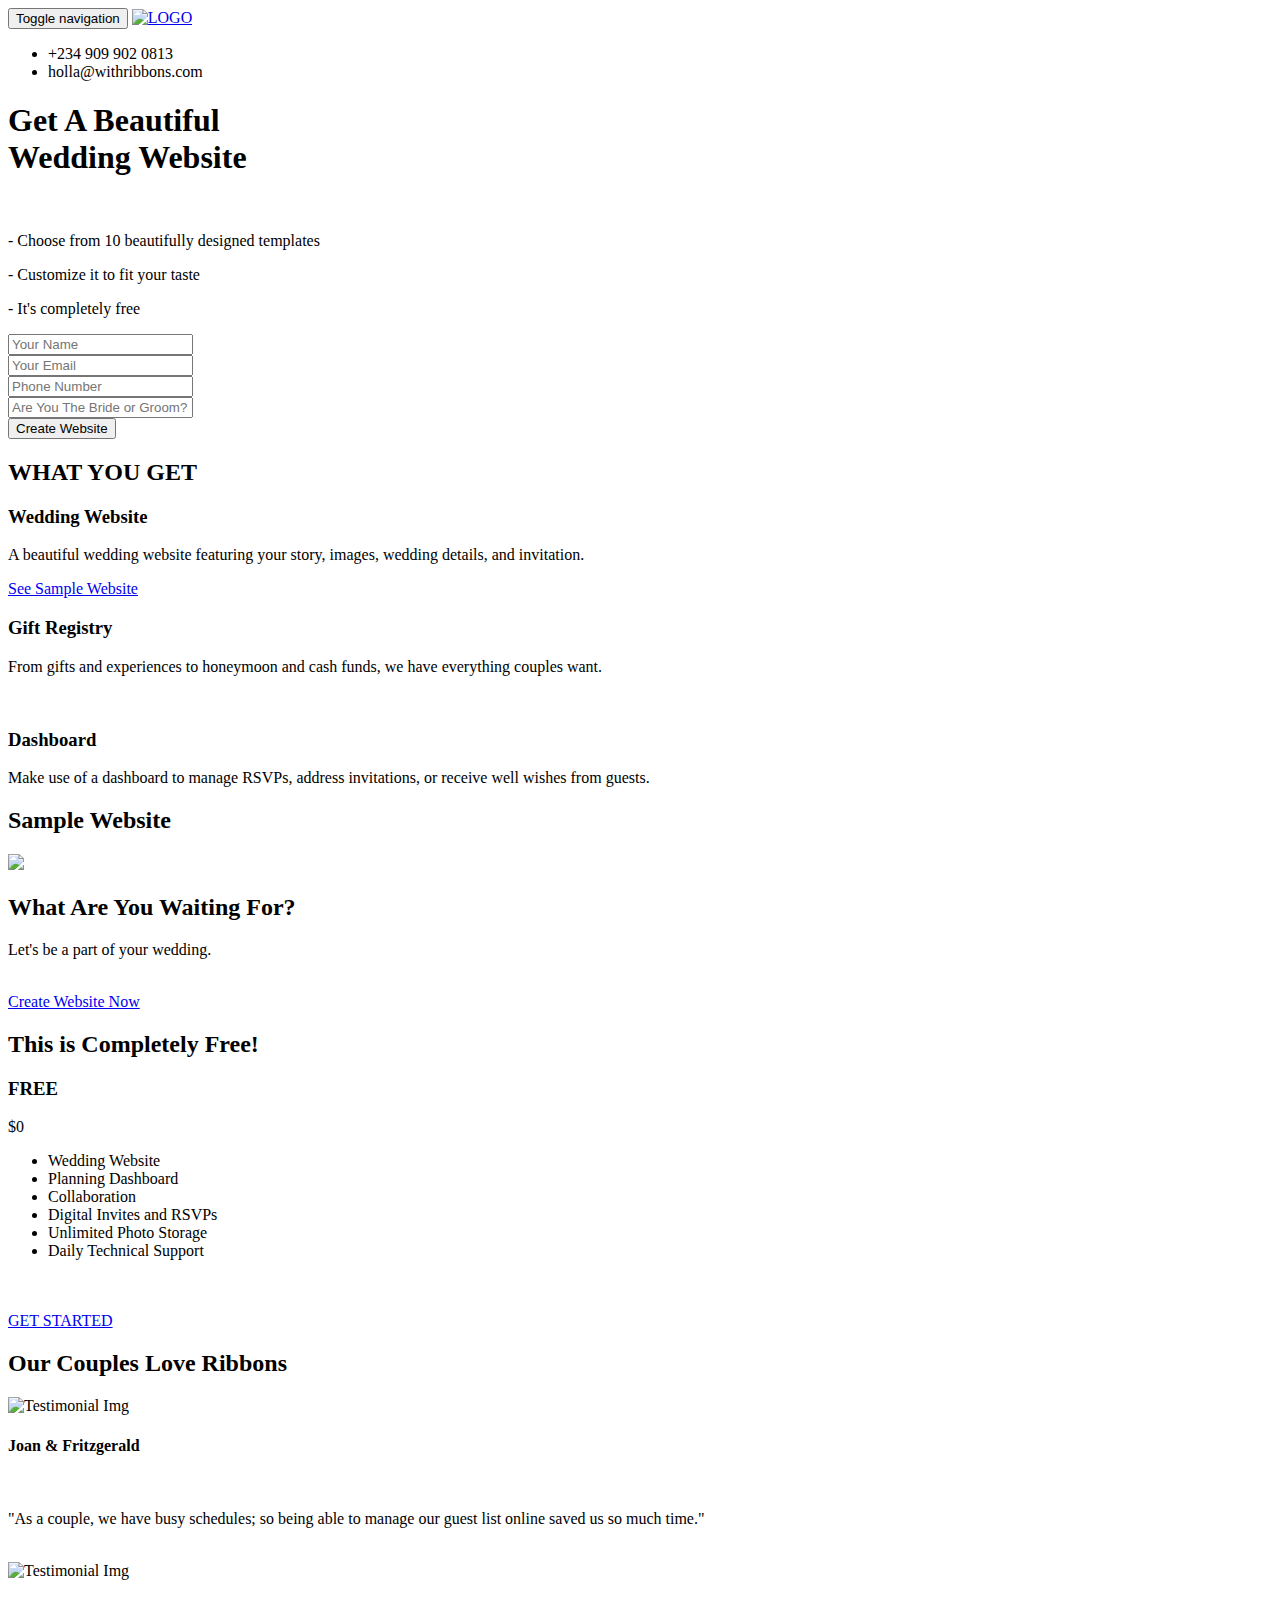
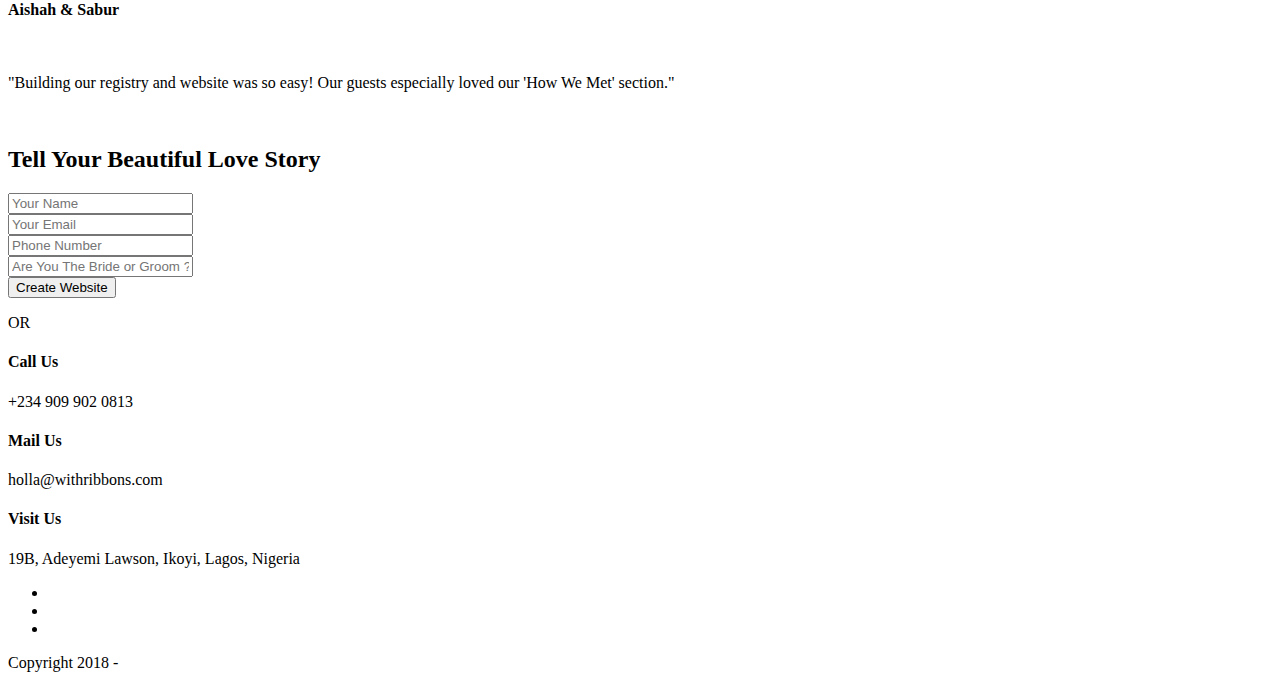
==== commit 5dd08562: "updated" ====
--- a/index.html
+++ b/index.html
@@ -61,7 +61,7 @@
     <link rel="stylesheet" href="https://res.cloudinary.com/dxuap8kxy/raw/upload/v1537594348/ad/themify-icons.css">
 
     <!-- Custom CSS -->
-    <link href="css/custom.css" rel="stylesheet">
+    <link href="https://res.cloudinary.com/dxuap8kxy/raw/upload/v1537700584/ad/custom.css" rel="stylesheet">
 
     <!-- Responsive CSS -->
     <link href="https://res.cloudinary.com/dxuap8kxy/raw/upload/v1537593235/ad/responsive.css" rel="stylesheet">
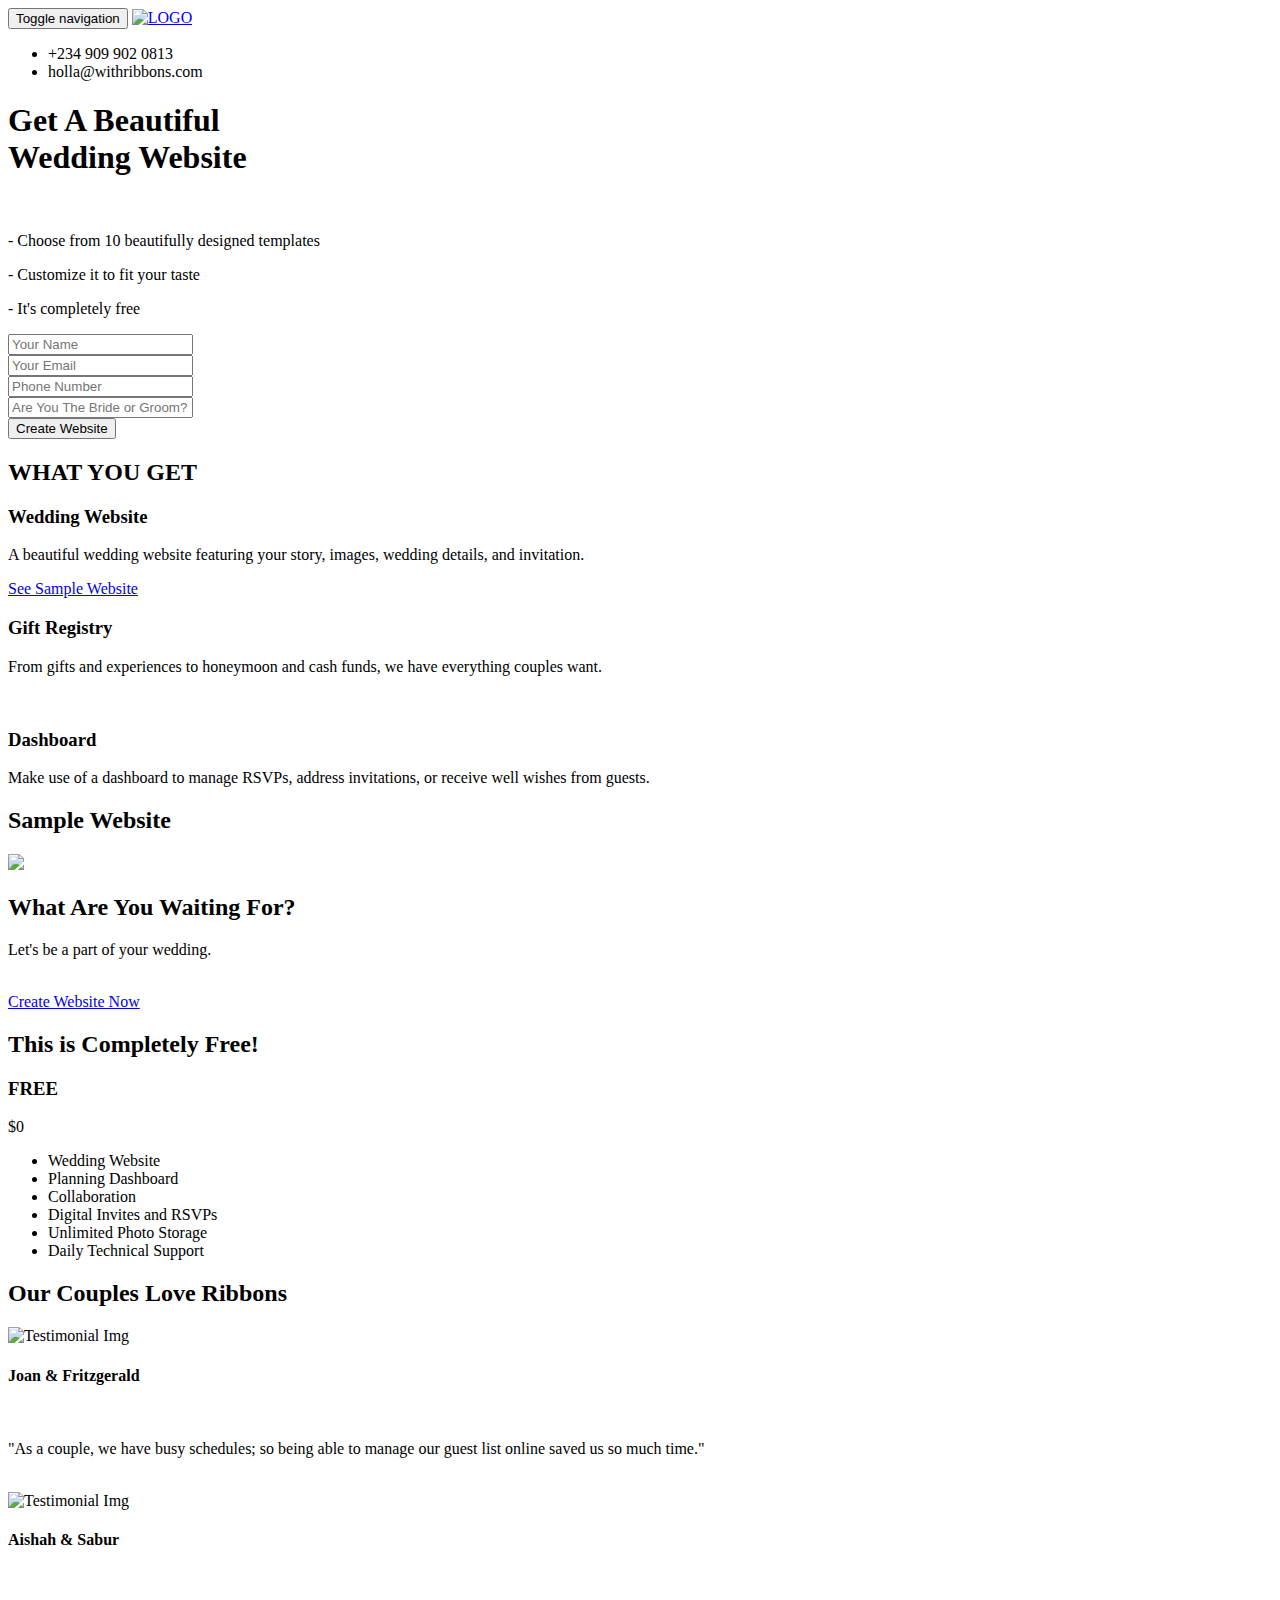
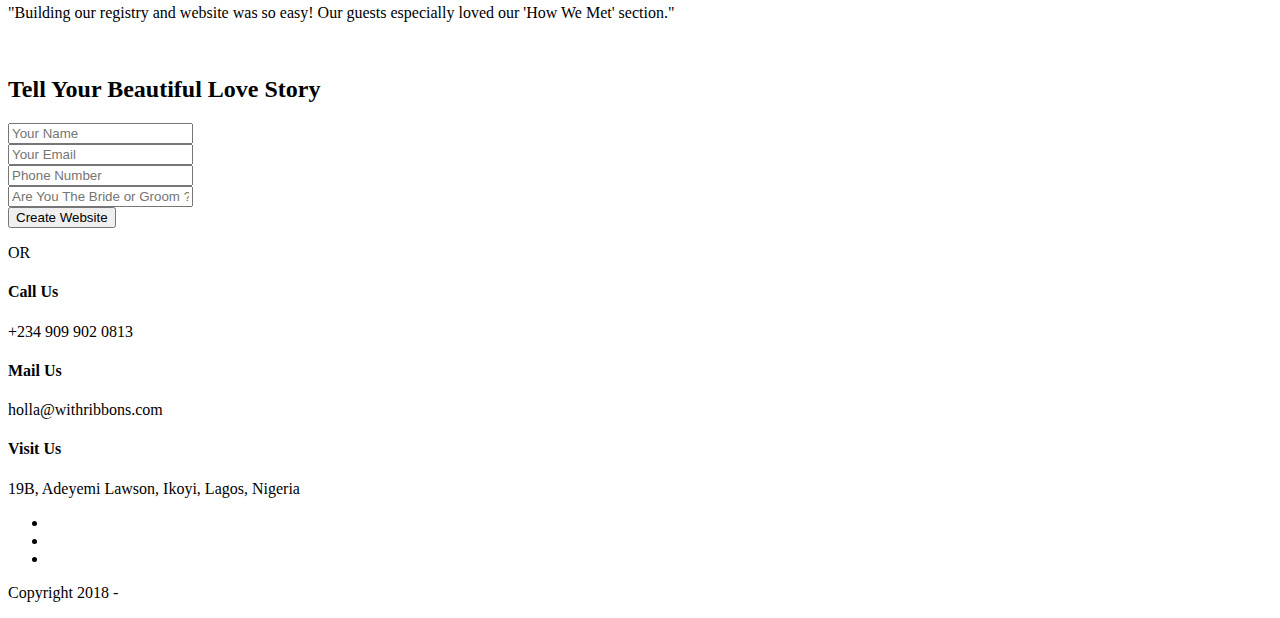
==== commit b35979c0: "updated" ====
--- a/index.html
+++ b/index.html
@@ -358,8 +358,7 @@
                                 <li>Daily Technical Support</li>	
                                         
                             </ul> 
-                            <br><br>
-                            <a href="#" class="header__btn header__btn--signup modal-toggle btn btn--red-bg pricing_signup" data-openpopup="signuplogin" data-popup="signup">GET STARTED</a>
+                           
                     </div>
     
                 </div>
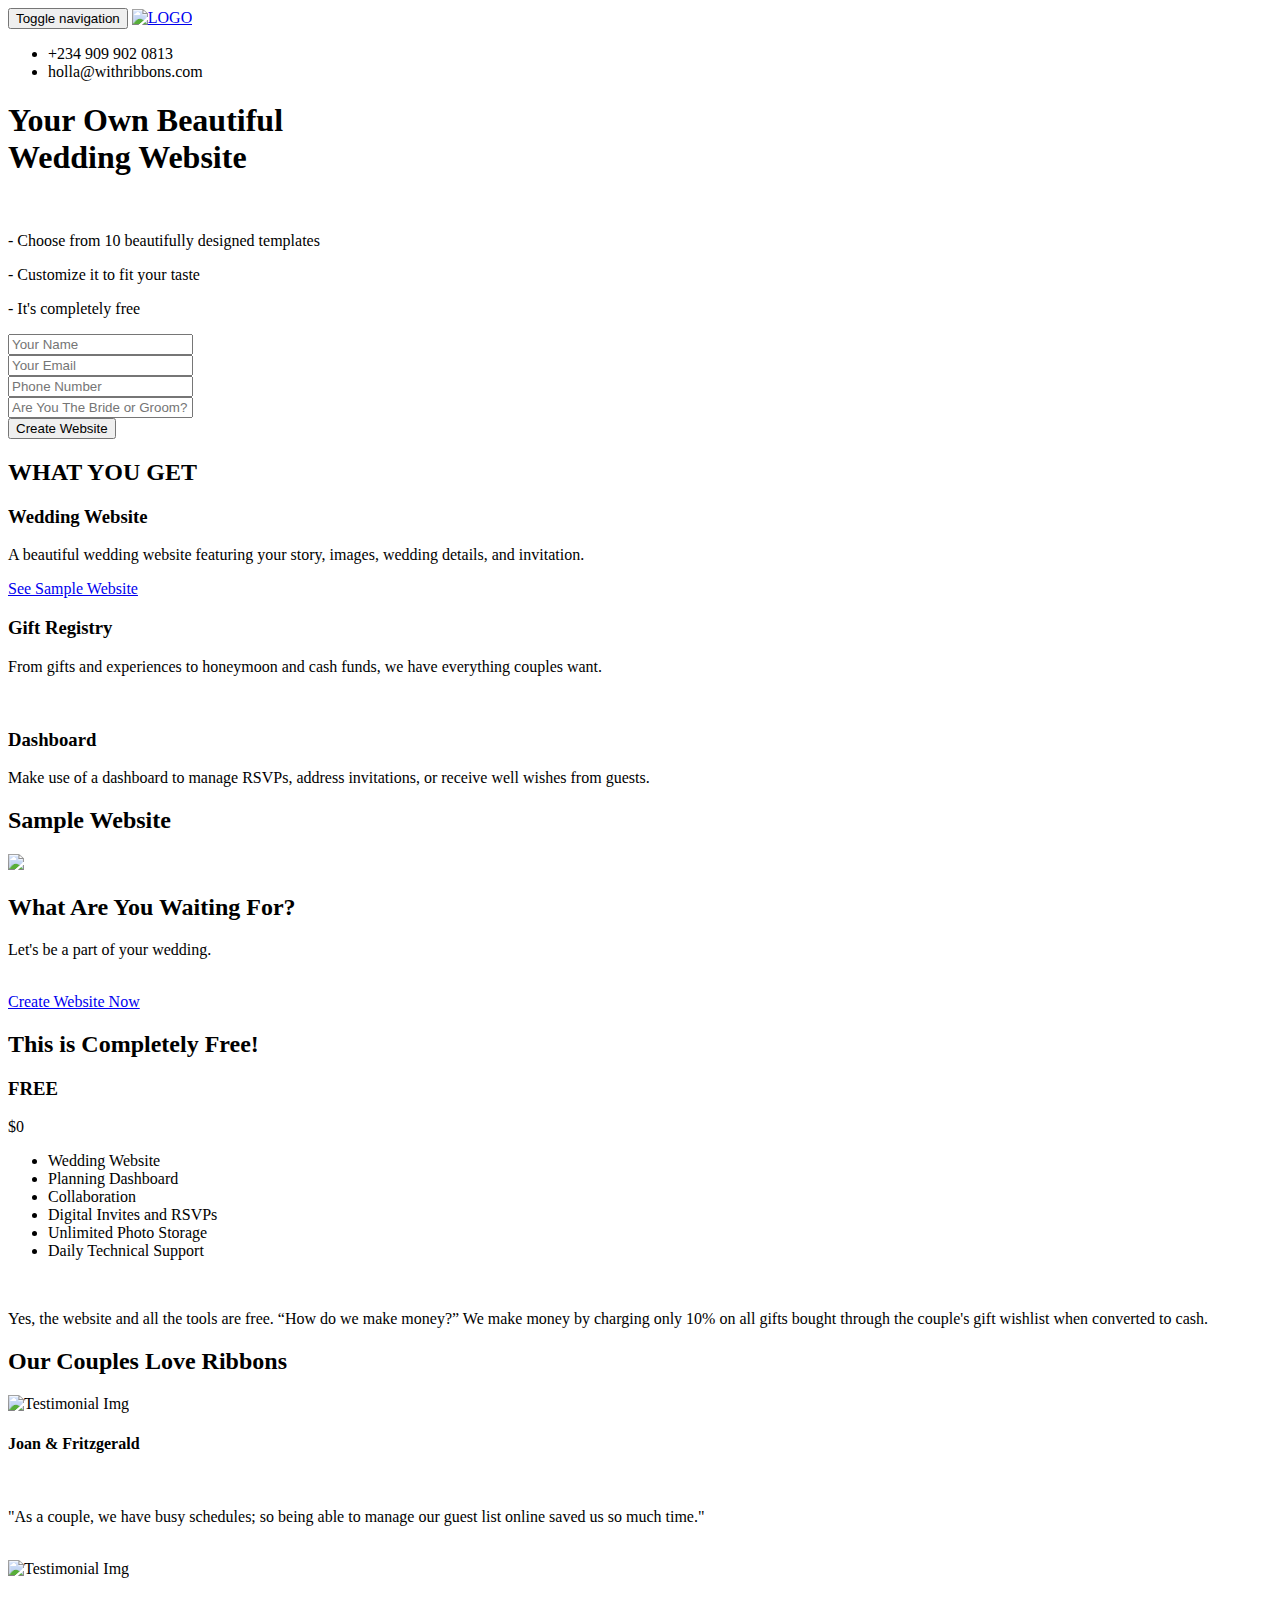
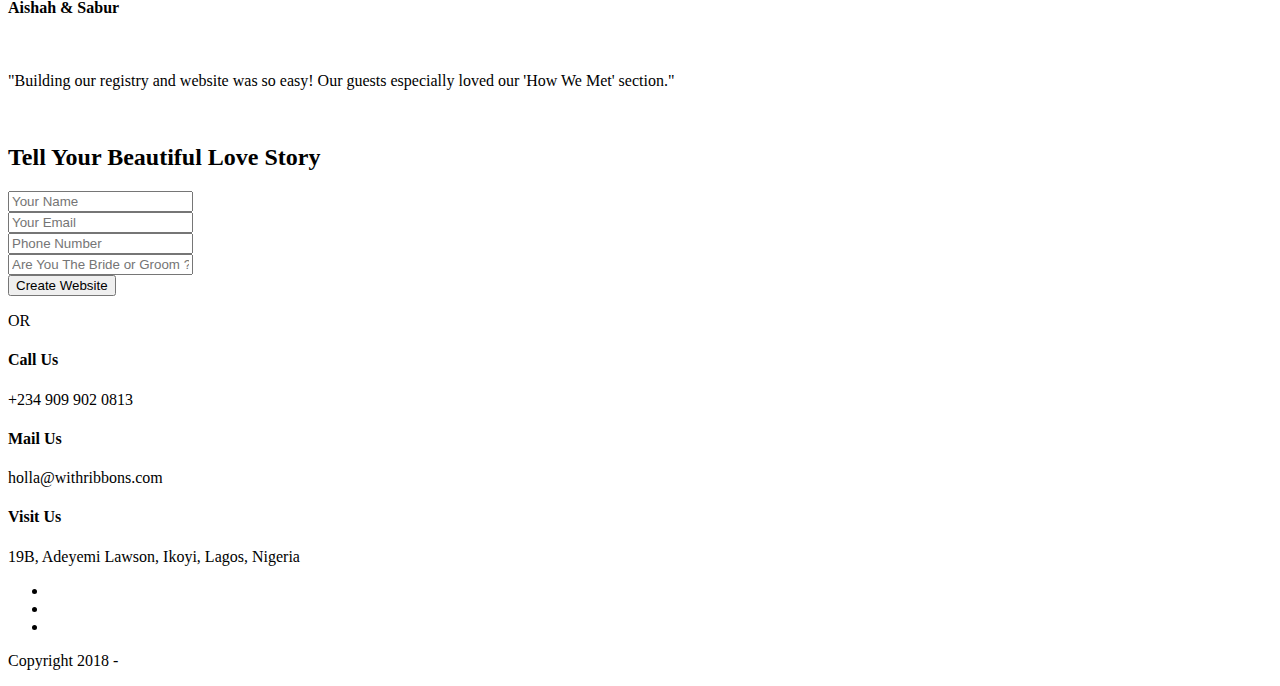
==== commit b560945e: "new updates" ====
--- a/index.html
+++ b/index.html
@@ -128,7 +128,7 @@
     
                         <div class="header-content-inner text_left">
     
-                            <h1>Get A Beautiful <br> Wedding Website</h1><br>
+                            <h1>Your Own Beautiful <br> Wedding Website</h1><br>
                             
                             <p>- Choose from 10 beautifully designed templates</p>
                             <p>- Customize it to fit your taste</p>
@@ -364,6 +364,21 @@
                 </div>
                 <div class="col-md-3"></div>
             </div>
+            
+            <br>
+            <div class="row">
+                
+                <div class="col-md-3"></div>
+
+                <div class="col-md-6 text-center">
+                    <p>Yes, the website and all the tools are free. “How do we make money?” 
+                        We make money by charging only 10% on all gifts bought through the couple's gift wishlist when converted to cash.</p>
+                </div>
+
+                <div class="col-md-3"></div>
+
+            </div>
+
         </div>
     </section>
 
